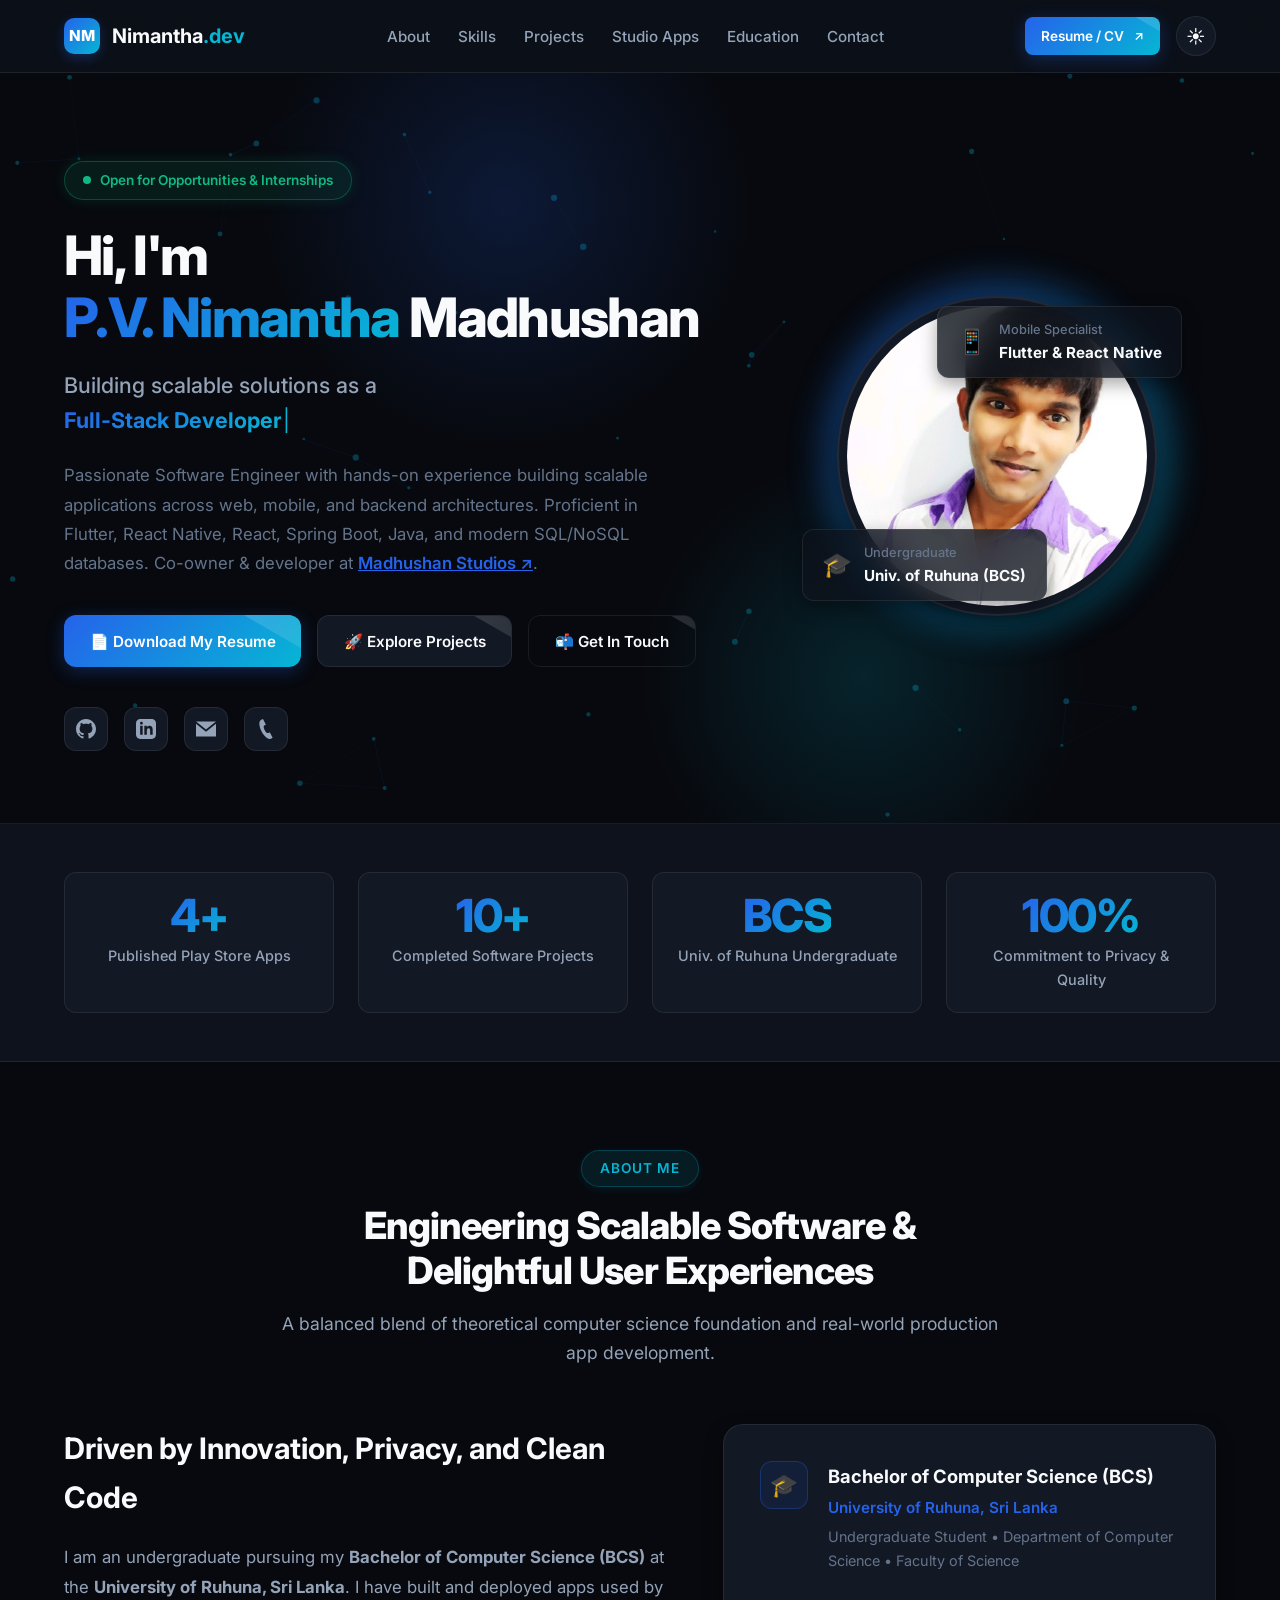
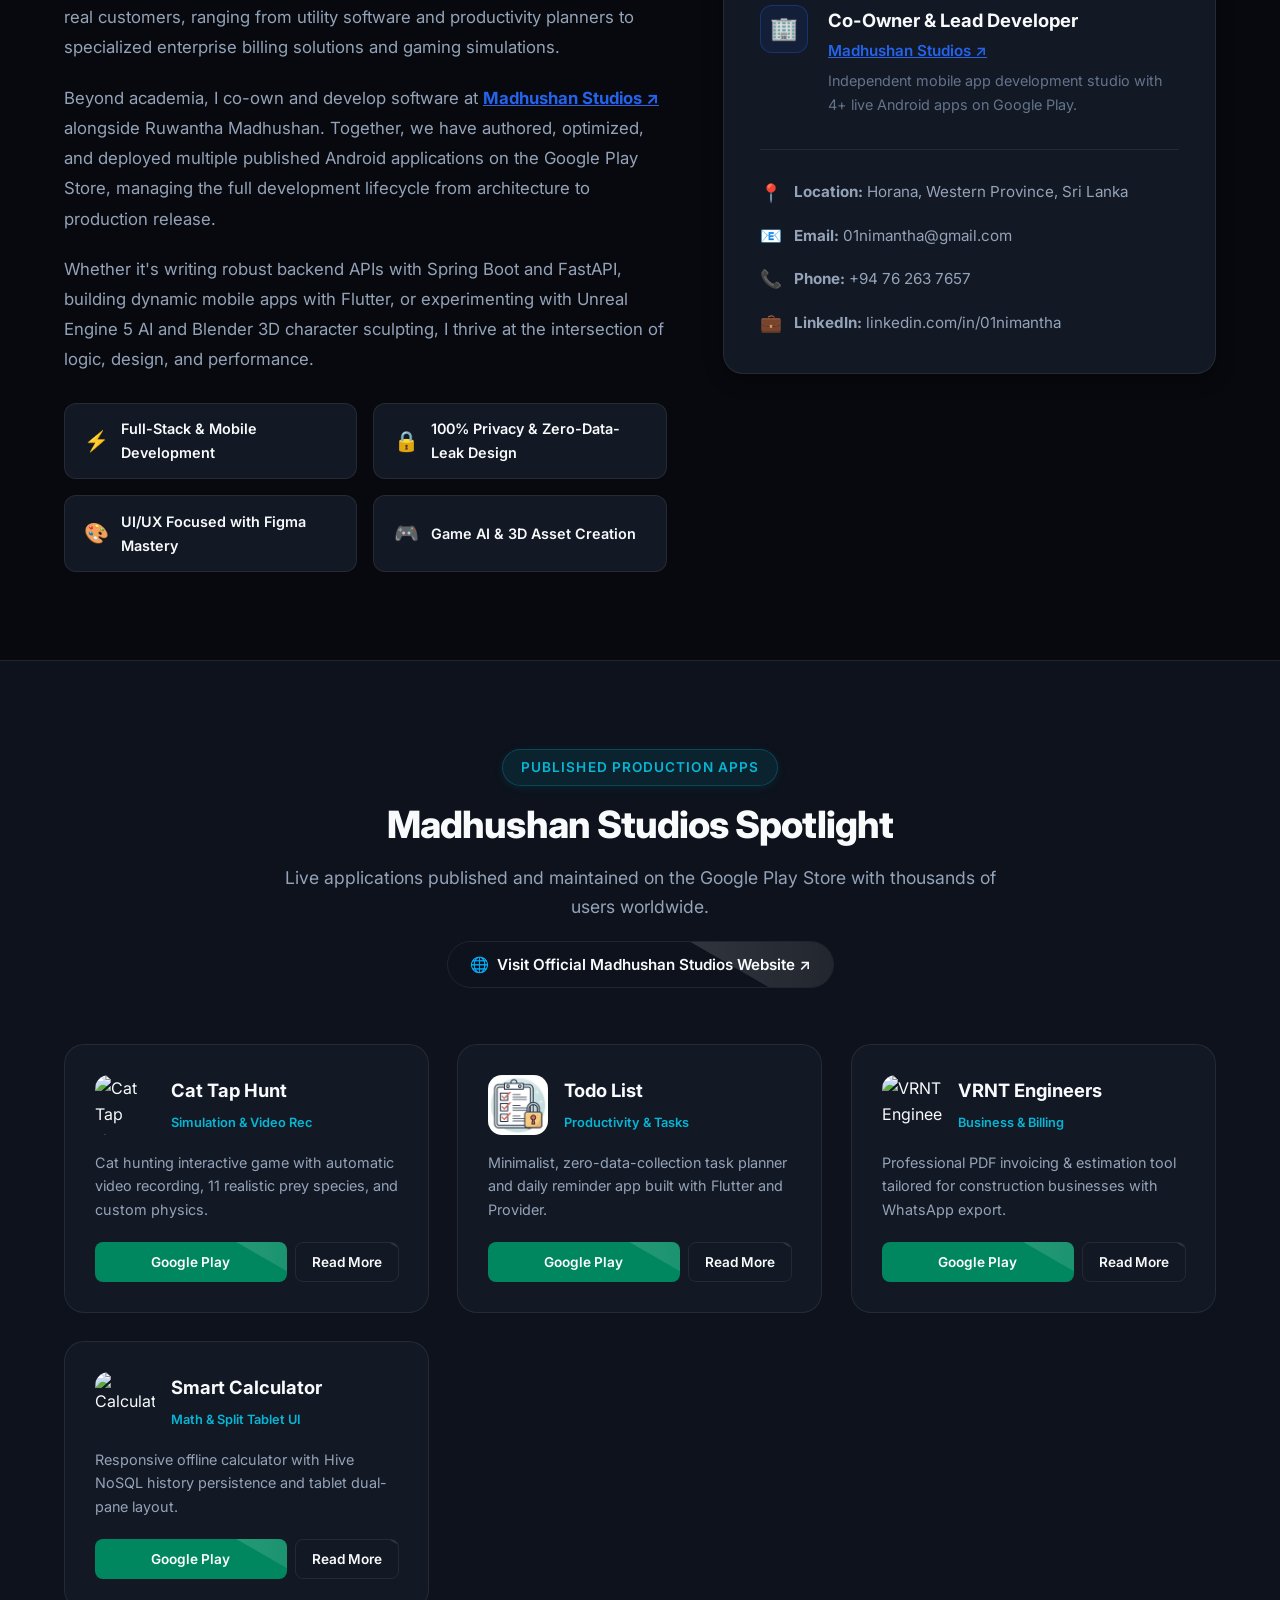
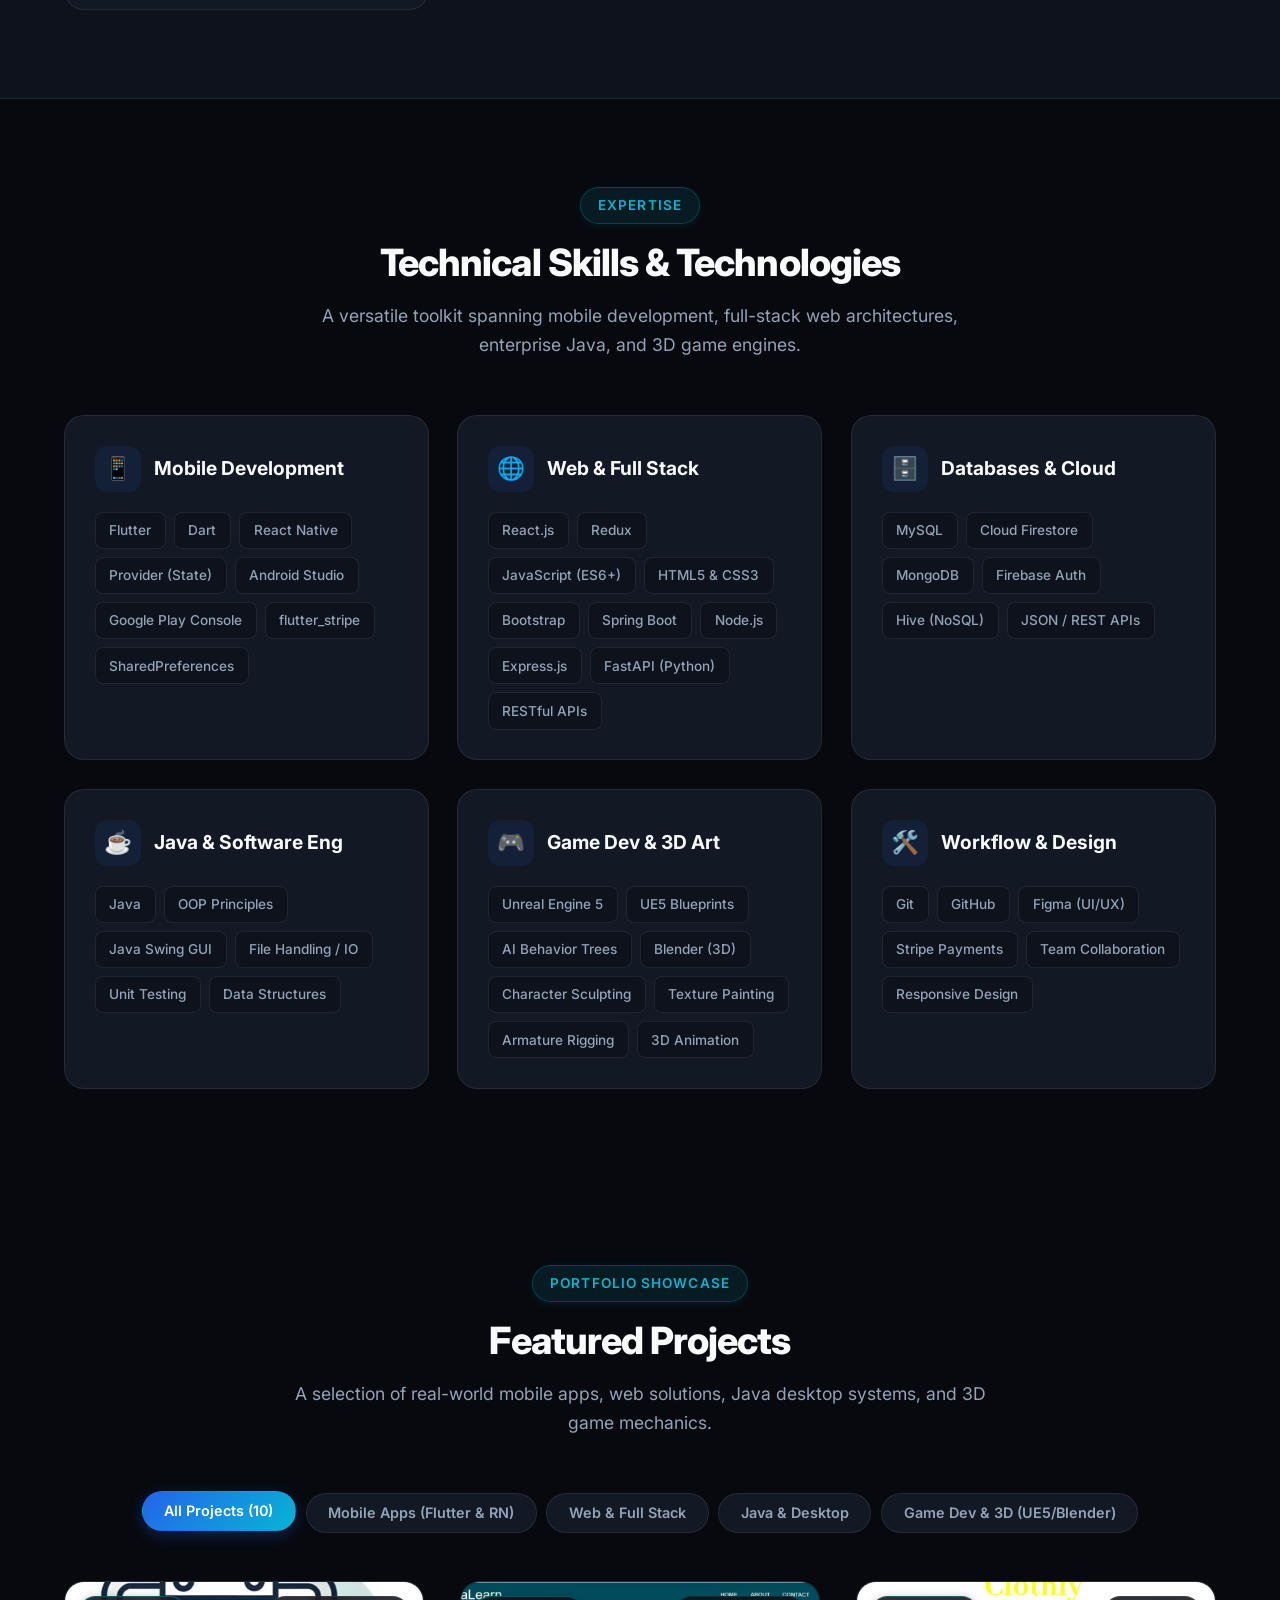
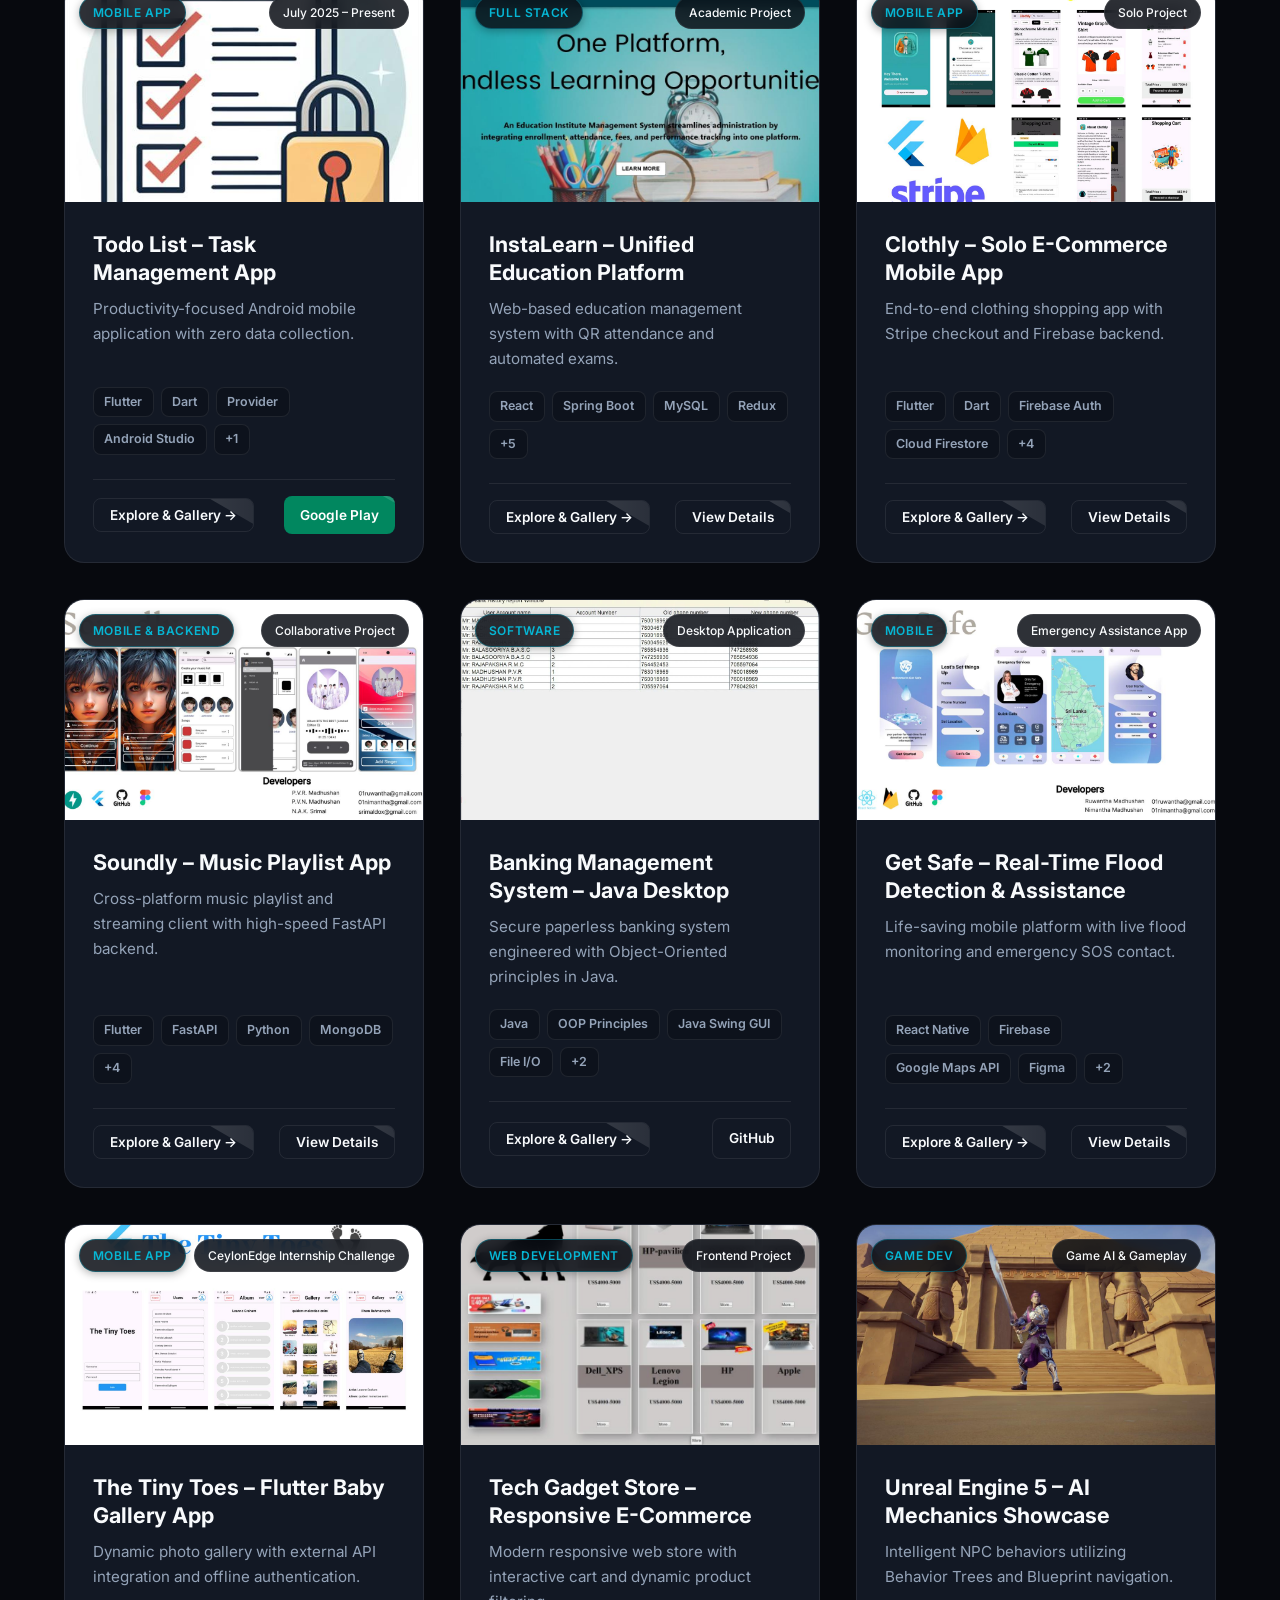
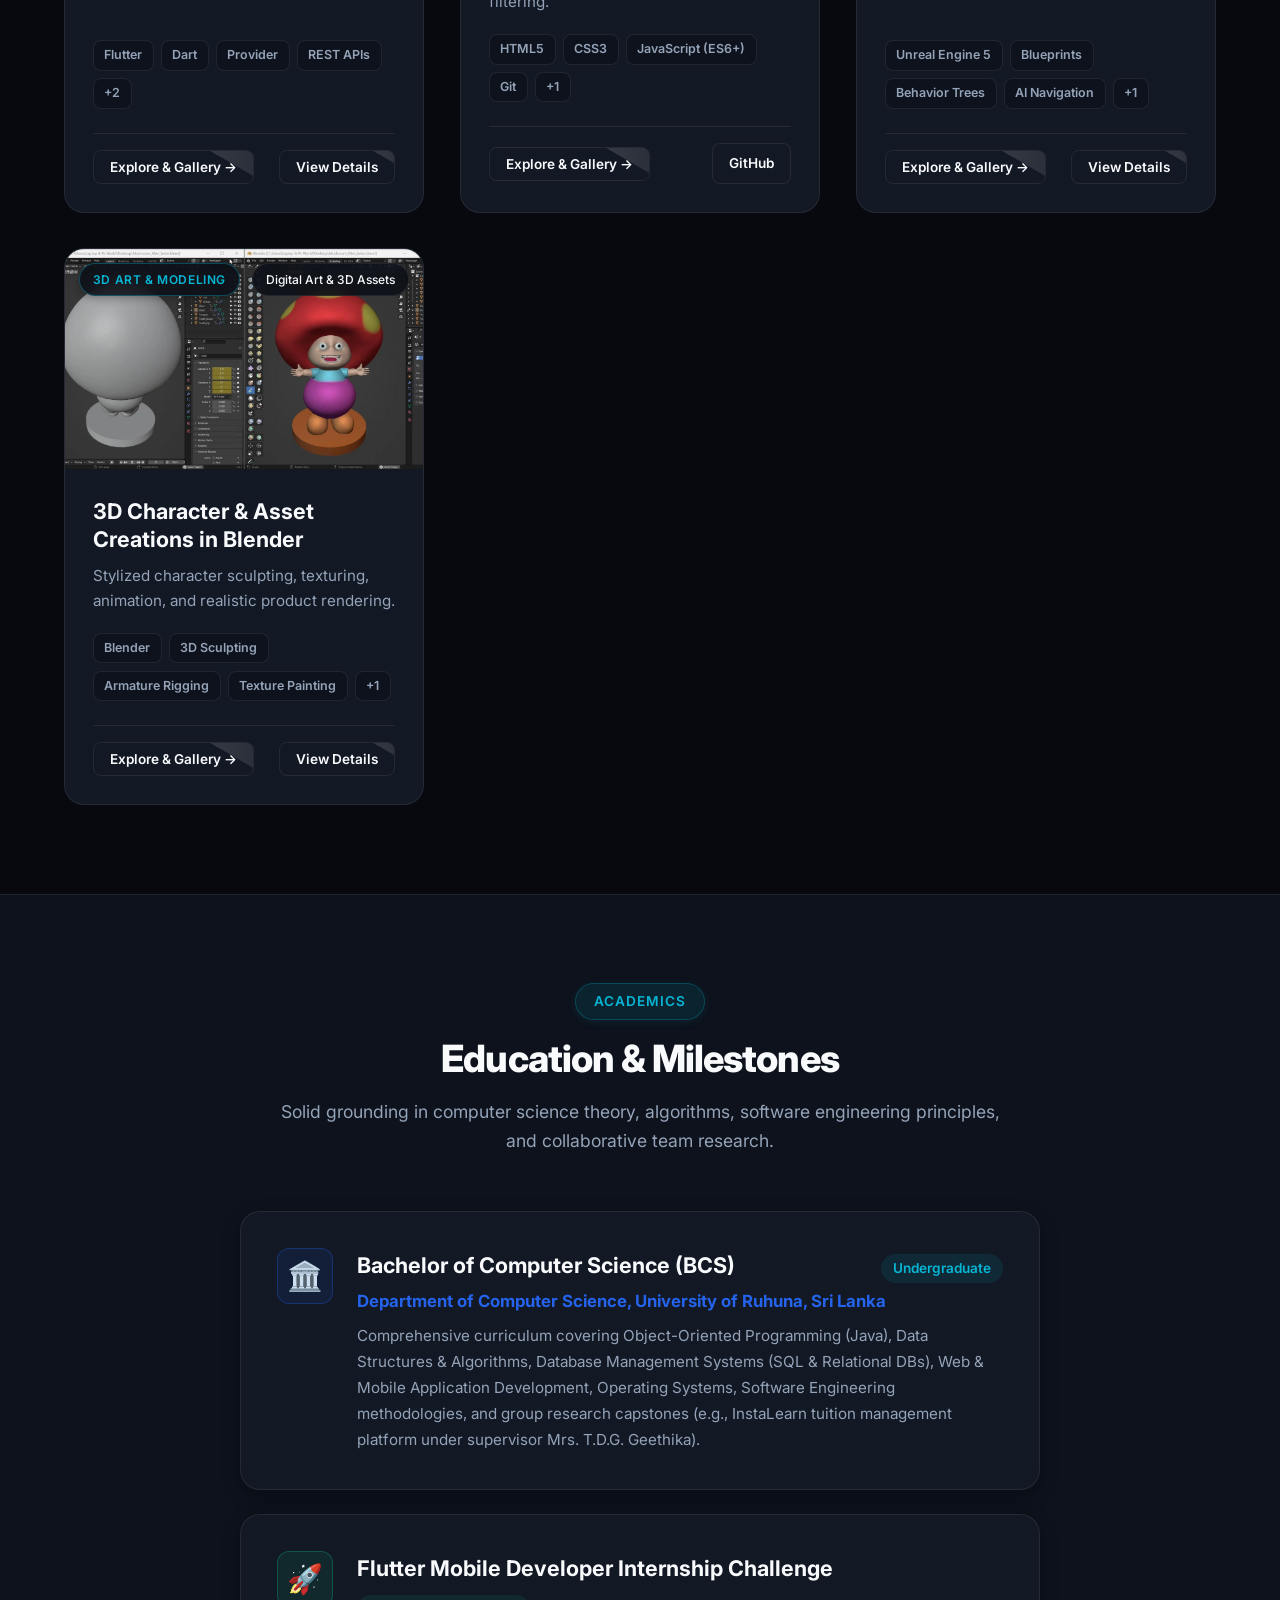
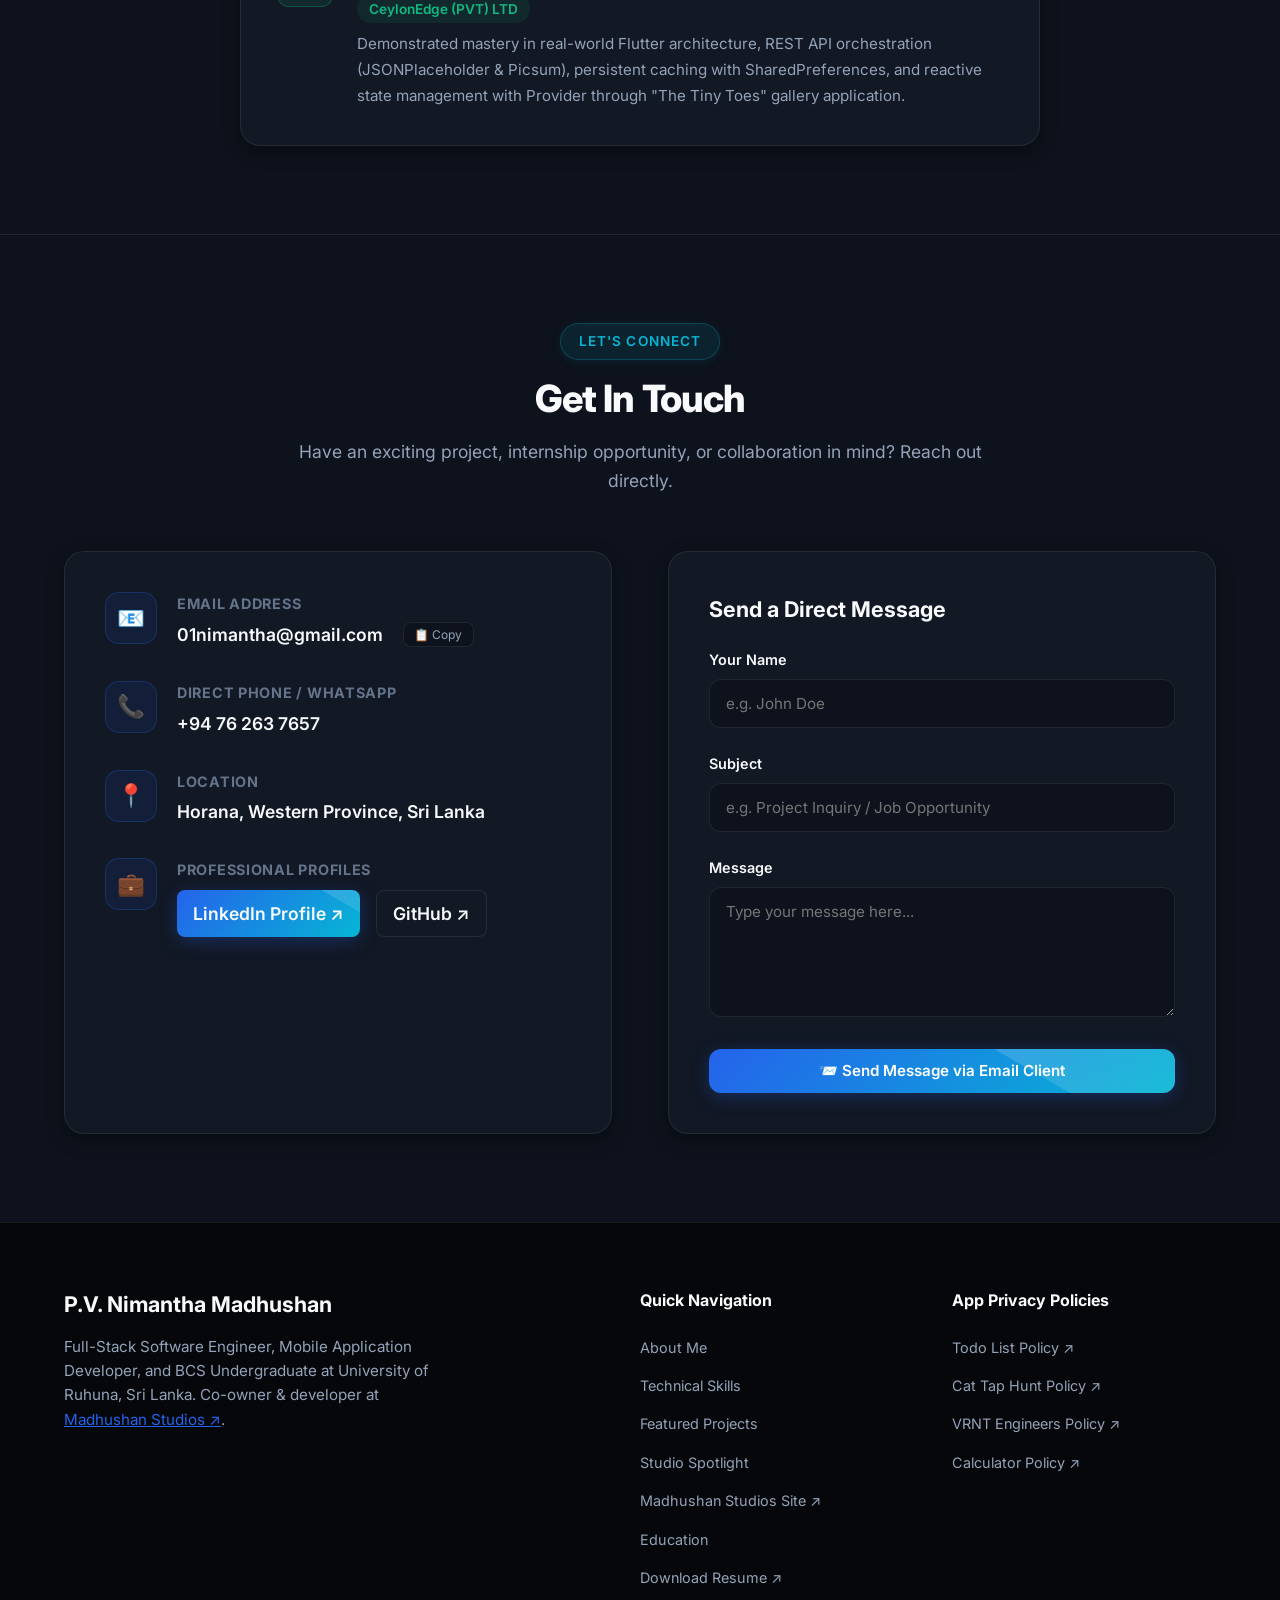
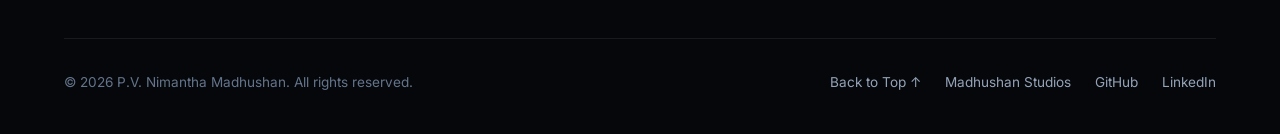
==== index.html @ 8c99e62e "fix portfolio" ====
<!DOCTYPE html>
<html lang="en" data-theme="dark">
<head>
  <meta charset="UTF-8" />
  <meta name="viewport" content="width=device-width, initial-scale=1.0" />
  <title>P.V. Nimantha Madhushan | Software Developer & Full Stack Engineer</title>
  
  <meta name="description" content="Portfolio of P.V. Nimantha Madhushan - Bachelor of Computer Science (BCS) Undergraduate at University of Ruhuna. Full Stack Developer, Mobile App Specialist (Flutter, React Native), Java Developer, Game & 3D Artist." />
  <meta name="keywords" content="Nimantha Madhushan, P.V. Nimantha Madhushan, Portfolio, Full Stack Developer, Flutter Developer, React Native, Spring Boot, Java, University of Ruhuna, Madhushan Studios, Sri Lanka" />
  <meta name="author" content="P.V. Nimantha Madhushan" />

  <!-- Open Graph / Social Sharing -->
  <meta property="og:type" content="website" />
  <meta property="og:title" content="P.V. Nimantha Madhushan | Software Developer & Full Stack Engineer" />
  <meta property="og:description" content="Passionate Full-Stack Developer & Mobile Engineer. Skilled in Flutter, React, Spring Boot, Java, and Unreal Engine." />
  <meta property="og:image" content="assets/images/Profile photo/1691471467073.jpeg" />

  <!-- Google Fonts -->
  <link rel="preconnect" href="https://fonts.googleapis.com" />
  <link rel="preconnect" href="https://fonts.gstatic.com" crossorigin />
  <link href="https://fonts.googleapis.com/css2?family=Inter:wght@300;400;500;600;700;800&family=Plus+Jakarta+Sans:wght@500;600;700;800&display=swap" rel="stylesheet" />

  <!-- Custom Stylesheet -->
  <link rel="stylesheet" href="assets/css/style.css" />

  <link rel="icon" href="data:image/svg+xml,<svg xmlns=%22http://www.w3.org/2000/svg%22 viewBox=%220 0 100 100%22><text y=%22.9em%22 font-size=%2290%22>⚡</text></svg>">
</head>
<body>

  <!-- Top Scroll Progress Bar -->
  <div class="scroll-progress-bar" id="scrollProgressBar"></div>

  <!-- Navigation Bar -->
  <header class="navbar">
    <div class="nav-container">
      <a href="#hero" class="nav-logo">
        <div class="nav-logo-badge">NM</div>
        <span>Nimantha<span style="color: var(--accent-cyan);">.dev</span></span>
      </a>

      <ul class="nav-links" id="navLinks">
        <li><a href="#about">About</a></li>
        <li><a href="#skills">Skills</a></li>
        <li><a href="#projects">Projects</a></li>
        <li><a href="#studio">Studio Apps</a></li>
        <li><a href="#education">Education</a></li>
        <li><a href="#contact">Contact</a></li>
      </ul>

      <div class="nav-actions">
        <!-- Resume / CV Download Button -->
        <a href="https://01nimantha.github.io/CV/" target="_blank" class="btn btn-sm btn-primary">
          <span>Resume / CV</span>
          <span style="font-size: 0.8rem;">↗</span>
        </a>

        <!-- Theme Toggle -->
        <button class="theme-toggle" id="themeToggle" aria-label="Toggle Color Theme">☀️</button>

        <!-- Mobile Menu Hamburger -->
        <button class="mobile-menu-btn" id="mobileMenuBtn" aria-label="Open Navigation Menu">☰</button>
      </div>
    </div>
  </header>

  <!-- Hero Section with Interactive Tech Node Canvas -->
  <section class="hero-section" id="hero">
    <canvas id="heroCanvas" class="hero-canvas"></canvas>
    <div class="hero-glow-1"></div>
    <div class="hero-glow-2"></div>

    <div class="container hero-grid">
      <!-- Left Content -->
      <div class="hero-content reveal">
        <div class="status-badge">
          <span class="status-dot"></span>
          <span>Open for Opportunities & Internships</span>
        </div>

        <h1 class="hero-title">
          Hi, I'm <br />
          <span class="gradient-text">P.V. Nimantha</span> Madhushan
        </h1>

        <p class="hero-headline">
          Building scalable solutions as a <br />
          <span class="typing-role gradient-text" id="typingRole">Full-Stack Developer</span><span class="typing-cursor">|</span>
        </p>

        <p class="hero-bio">
          Passionate Software Engineer with hands-on experience building scalable applications across 
          web, mobile, and backend architectures. Proficient in Flutter, React Native, React, Spring Boot, Java, and modern SQL/NoSQL databases. Co-owner & developer at <a href="https://01nimantha.github.io/madhushan-studios/" target="_blank" rel="noopener noreferrer" style="color: var(--accent-primary); font-weight: 600; text-decoration: underline;">Madhushan Studios ↗</a>.
        </p>

        <!-- Call to Actions -->
        <div class="hero-actions">
          <a href="https://01nimantha.github.io/CV/" target="_blank" class="btn btn-primary">
            <span>📄 Download My Resume</span>
          </a>
          <a href="#projects" class="btn btn-secondary">
            <span>🚀 Explore Projects</span>
          </a>
          <a href="#contact" class="btn btn-outline">
            <span>📬 Get In Touch</span>
          </a>
        </div>

        <!-- Social Media / Connect Icons -->
        <div class="hero-socials">
          <a href="https://github.com/01nimantha" target="_blank" class="social-link" title="GitHub Profile">
            <svg width="20" height="20" fill="currentColor" viewBox="0 0 24 24"><path d="M12 0c-6.626 0-12 5.373-12 12 0 5.302 3.438 9.8 8.207 11.387.599.111.793-.261.793-.577v-2.234c-3.338.726-4.033-1.416-4.033-1.416-.546-1.387-1.333-1.756-1.333-1.756-1.089-.745.083-.729.083-.729 1.205.084 1.839 1.237 1.839 1.237 1.07 1.834 2.807 1.304 3.492.997.107-.775.418-1.305.762-1.604-2.665-.305-5.467-1.334-5.467-5.931 0-1.311.469-2.381 1.236-3.221-.124-.303-.535-1.524.117-3.176 0 0 1.008-.322 3.301 1.23.957-.266 1.983-.399 3.003-.404 1.02.005 2.047.138 3.006.404 2.291-1.552 3.297-1.23 3.297-1.23.653 1.653.242 2.874.118 3.176.77.84 1.235 1.911 1.235 3.221 0 4.609-2.807 5.624-5.479 5.921.43.372.823 1.102.823 2.222v3.293c0 .319.192.694.801.576 4.765-1.589 8.199-6.086 8.199-11.386 0-6.627-5.373-12-12-12z"/></svg>
          </a>
          <a href="https://www.linkedin.com/in/01nimantha/" target="_blank" class="social-link" title="LinkedIn Profile">
            <svg width="20" height="20" fill="currentColor" viewBox="0 0 24 24"><path d="M19 0h-14c-2.761 0-5 2.239-5 5v14c0 2.761 2.239 5 5 5h14c2.762 0 5-2.239 5-5v-14c0-2.761-2.238-5-5-5zm-11 19h-3v-11h3v11zm-1.5-12.268c-.966 0-1.75-.79-1.75-1.764s.784-1.764 1.75-1.764 1.75.79 1.75 1.764-.783 1.764-1.75 1.764zm13.5 12.268h-3v-5.604c0-3.368-4-3.113-4 0v5.604h-3v-11h3v1.765c1.396-2.586 7-2.777 7 2.476v6.759z"/></svg>
          </a>
          <a href="mailto:01nimantha@gmail.com" class="social-link" title="Email Nimantha">
            <svg width="20" height="20" fill="currentColor" viewBox="0 0 24 24"><path d="M12 12.713l-11.985-9.713h23.97l-11.985 9.713zm0 2.574l-12-9.725v15.438h24v-15.438l-12 9.725z"/></svg>
          </a>
          <a href="tel:+94762637657" class="social-link" title="Call / WhatsApp">
            <svg width="20" height="20" fill="currentColor" viewBox="0 0 24 24"><path d="M20 22.621l-3.521-6.795c-.008.004-1.974.97-2.064 1.011-2.24 1.086-6.799-7.82-4.609-8.994l2.083-1.026-3.493-6.817-2.106 1.039c-7.202 3.755 4.233 25.982 11.6 22.615l2.104-1.033z"/></svg>
          </a>
        </div>
      </div>

      <!-- Right Avatar Visual -->
      <div class="hero-visual reveal reveal-delay-2">
        <div class="avatar-wrapper">
          <div class="avatar-ring"></div>
          <div class="avatar-container">
            <img 
              src="assets/images/Profile photo/1691471467073.jpeg" 
              alt="P.V. Nimantha Madhushan" 
              class="avatar-img"
              loading="eager"
            />
          </div>

          <!-- Floating Badges -->
          <div class="hero-float-card top-right">
            <span class="float-icon">📱</span>
            <div>
              <div class="float-title">Mobile Specialist</div>
              <div class="float-val">Flutter & React Native</div>
            </div>
          </div>

          <div class="hero-float-card bottom-left">
            <span class="float-icon">🎓</span>
            <div>
              <div class="float-title">Undergraduate</div>
              <div class="float-val">Univ. of Ruhuna (BCS)</div>
            </div>
          </div>
        </div>
      </div>
    </div>
  </section>

  <!-- Quick Metrics / Stats Bar with Counter Animation -->
  <div class="stats-section">
    <div class="container stats-grid">
      <div class="stat-card reveal">
        <div class="stat-number gradient-text" data-count="4" data-suffix="+">4+</div>
        <div class="stat-label">Published Play Store Apps</div>
      </div>
      <div class="stat-card reveal reveal-delay-1">
        <div class="stat-number gradient-text" data-count="10" data-suffix="+">10+</div>
        <div class="stat-label">Completed Software Projects</div>
      </div>
      <div class="stat-card reveal reveal-delay-2">
        <div class="stat-number gradient-text" data-text="BCS">BCS</div>
        <div class="stat-label">Univ. of Ruhuna Undergraduate</div>
      </div>
      <div class="stat-card reveal reveal-delay-3">
        <div class="stat-number gradient-text" data-count="100" data-suffix="%">100%</div>
        <div class="stat-label">Commitment to Privacy & Quality</div>
      </div>
    </div>
  </div>

  <!-- About Me Section -->
  <section id="about">
    <div class="container">
      <div class="section-header reveal">
        <span class="section-tag">About Me</span>
        <h2 class="section-title">Engineering Scalable Software & Delightful User Experiences</h2>
        <p class="section-description">
          A balanced blend of theoretical computer science foundation and real-world production app development.
        </p>
      </div>

      <div class="about-grid">
        <!-- Bio & Philosophy -->
        <div class="about-content reveal">
          <h3>Driven by Innovation, Privacy, and Clean Code</h3>
          <p>
            I am an undergraduate pursuing my <strong>Bachelor of Computer Science (BCS)</strong> at the 
            <strong>University of Ruhuna, Sri Lanka</strong>. I have built and deployed apps used by real customers, ranging from utility software and productivity planners to specialized enterprise billing solutions and gaming simulations.
          </p>
          <p>
            Beyond academia, I co-own and develop software at <strong><a href="https://01nimantha.github.io/madhushan-studios/" target="_blank" rel="noopener noreferrer" style="color: var(--accent-primary); text-decoration: underline;">Madhushan Studios ↗</a></strong> alongside Ruwantha Madhushan. Together, we have authored, optimized, and deployed multiple published Android applications on the Google Play Store, managing the full development lifecycle from architecture to production release.
          </p>
          <p>
            Whether it's writing robust backend APIs with Spring Boot and FastAPI, building dynamic mobile apps with Flutter, or experimenting with Unreal Engine 5 AI and Blender 3D character sculpting, I thrive at the intersection of logic, design, and performance.
          </p>

          <div class="about-highlights">
            <div class="about-pill">
              <span class="pill-icon">⚡</span>
              <span>Full-Stack & Mobile Development</span>
            </div>
            <div class="about-pill">
              <span class="pill-icon">🔒</span>
              <span>100% Privacy & Zero-Data-Leak Design</span>
            </div>
            <div class="about-pill">
              <span class="pill-icon">🎨</span>
              <span>UI/UX Focused with Figma Mastery</span>
            </div>
            <div class="about-pill">
              <span class="pill-icon">🎮</span>
              <span>Game AI & 3D Asset Creation</span>
            </div>
          </div>
        </div>

        <!-- Academic & Quick Details Card -->
        <div class="about-card-box reveal reveal-delay-2">
          <div class="edu-item">
            <div class="edu-icon">🎓</div>
            <div class="edu-details">
              <h4>Bachelor of Computer Science (BCS)</h4>
              <div class="edu-school">University of Ruhuna, Sri Lanka</div>
              <div class="edu-desc">Undergraduate Student • Department of Computer Science • Faculty of Science</div>
            </div>
          </div>

          <div class="edu-item">
            <div class="edu-icon">🏢</div>
            <div class="edu-details">
              <h4>Co-Owner & Lead Developer</h4>
              <div class="edu-school"><a href="https://01nimantha.github.io/madhushan-studios/" target="_blank" rel="noopener noreferrer" style="color: inherit; text-decoration: underline;">Madhushan Studios ↗</a></div>
              <div class="edu-desc">Independent mobile app development studio with 4+ live Android apps on Google Play.</div>
            </div>
          </div>

          <div class="contact-quick-list">
            <div class="contact-quick-item">
              <span class="item-icon">📍</span>
              <span><strong>Location:</strong> Horana, Western Province, Sri Lanka</span>
            </div>
            <div class="contact-quick-item">
              <span class="item-icon">📧</span>
              <span><strong>Email:</strong> <a href="mailto:01nimantha@gmail.com">01nimantha@gmail.com</a></span>
            </div>
            <div class="contact-quick-item">
              <span class="item-icon">📞</span>
              <span><strong>Phone:</strong> <a href="tel:+94762637657">+94 76 263 7657</a></span>
            </div>
            <div class="contact-quick-item">
              <span class="item-icon">💼</span>
              <span><strong>LinkedIn:</strong> <a href="https://www.linkedin.com/in/01nimantha/" target="_blank">linkedin.com/in/01nimantha</a></span>
            </div>
          </div>
        </div>
      </div>
    </div>
  </section>

  <!-- Madhushan Studios Published Apps Spotlight -->
  <section id="studio" style="background: var(--bg-secondary); border-top: 1px solid var(--border-color); border-bottom: 1px solid var(--border-color);">
    <div class="container">
      <div class="section-header reveal">
        <span class="section-tag">Published Production Apps</span>
        <h2 class="section-title">Madhushan Studios Spotlight</h2>
        <p class="section-description">
          Live applications published and maintained on the Google Play Store with thousands of users worldwide.
        </p>
        <div style="margin-top: 1.25rem;">
          <a href="https://01nimantha.github.io/madhushan-studios/" target="_blank" rel="noopener noreferrer" class="btn btn-outline" style="display: inline-flex; align-items: center; gap: 8px; padding: 10px 22px; font-weight: 600; border-radius: var(--radius-full);">
            <span>🌐</span> Visit Official Madhushan Studios Website ↗
          </a>
        </div>
      </div>

      <!-- Studio Apps Grid -->
      <div class="skills-grid" style="grid-template-columns: repeat(auto-fit, minmax(270px, 1fr));">
        
        <!-- App 1: Cat Tap Hunt -->
        <div class="skill-category-card reveal reveal-delay-1">
          <div style="display: flex; gap: 1rem; align-items: center; margin-bottom: 1rem;">
            <img src="https://play-lh.googleusercontent.com/gN1oqKE8nEvq8OIjdAtISeunBxRYI-Ml1g57eKESDc8C-OZGkPZ-DJiLQkNEncwmNgzqjTQRo-6cKK5vfy3j=w480-h960-rw" alt="Cat Tap Hunt" style="width: 60px; height: 60px; border-radius: 14px; object-fit: cover;" />
            <div>
              <h4 style="font-size: 1.15rem; color: var(--text-primary); margin-bottom: 0.2rem;">Cat Tap Hunt</h4>
              <span style="font-size: 0.8rem; color: var(--accent-cyan); font-weight: 600;">Simulation & Video Rec</span>
            </div>
          </div>
          <p style="font-size: 0.9rem; color: var(--text-secondary); margin-bottom: 1.25rem;">
            Cat hunting interactive game with automatic video recording, 11 realistic prey species, and custom physics.
          </p>
          <div style="display: flex; gap: 0.5rem; flex-wrap: wrap;">
            <a href="https://play.google.com/store/apps/details?id=com.vrnt.cat_tap_hunt_kitty_game" target="_blank" class="btn btn-sm btn-playstore" style="flex:1;">Google Play</a>
            <a href="cat-tap-hunt.html" class="btn btn-sm btn-outline">Read More</a>
          </div>
        </div>

        <!-- App 2: Todo List -->
        <div class="skill-category-card reveal reveal-delay-2">
          <div style="display: flex; gap: 1rem; align-items: center; margin-bottom: 1rem;">
            <img src="assets/images/Todo List/1754559609910.jpeg" alt="Todo List" style="width: 60px; height: 60px; border-radius: 14px; object-fit: cover;" onerror="this.onerror=null; this.src='https://play-lh.googleusercontent.com/VMR6_UUwS9ABCM4vSwOJ-vAzoeyW_CvWBXtwa_FwvtP8-VIpZjMp_d6HTRlzdtipg4bOJ2V2gnKrwXPkAV-R=w480-h960-rw';" />
            <div>
              <h4 style="font-size: 1.15rem; color: var(--text-primary); margin-bottom: 0.2rem;">Todo List</h4>
              <span style="font-size: 0.8rem; color: var(--accent-cyan); font-weight: 600;">Productivity & Tasks</span>
            </div>
          </div>
          <p style="font-size: 0.9rem; color: var(--text-secondary); margin-bottom: 1.25rem;">
            Minimalist, zero-data-collection task planner and daily reminder app built with Flutter and Provider.
          </p>
          <div style="display: flex; gap: 0.5rem; flex-wrap: wrap;">
            <a href="https://play.google.com/store/apps/details?id=com.todolist.todo_list" target="_blank" class="btn btn-sm btn-playstore" style="flex:1;">Google Play</a>
            <a href="todo-list.html" class="btn btn-sm btn-outline">Read More</a>
          </div>
        </div>

        <!-- App 3: VRNT Engineers -->
        <div class="skill-category-card reveal reveal-delay-3">
          <div style="display: flex; gap: 1rem; align-items: center; margin-bottom: 1rem;">
            <img src="https://play-lh.googleusercontent.com/yTdKci_R2glOmmrDUkj8o8CcdIXVUa71w2Qwu2hYG4BSekzktZvcxeFp7NBDb1IisqE8-wZqx0t-JGCyQ2YQ6w=w480-h960-rw" alt="VRNT Engineers" style="width: 60px; height: 60px; border-radius: 14px; object-fit: cover;" />
            <div>
              <h4 style="font-size: 1.15rem; color: var(--text-primary); margin-bottom: 0.2rem;">VRNT Engineers</h4>
              <span style="font-size: 0.8rem; color: var(--accent-cyan); font-weight: 600;">Business & Billing</span>
            </div>
          </div>
          <p style="font-size: 0.9rem; color: var(--text-secondary); margin-bottom: 1.25rem;">
            Professional PDF invoicing & estimation tool tailored for construction businesses with WhatsApp export.
          </p>
          <div style="display: flex; gap: 0.5rem; flex-wrap: wrap;">
            <a href="https://play.google.com/store/apps/details?id=com.vrnt.engineers" target="_blank" class="btn btn-sm btn-playstore" style="flex:1;">Google Play</a>
            <a href="vrnt-engineers.html" class="btn btn-sm btn-outline">Read More</a>
          </div>
        </div>

        <!-- App 4: Calculator -->
        <div class="skill-category-card reveal reveal-delay-4">
          <div style="display: flex; gap: 1rem; align-items: center; margin-bottom: 1rem;">
            <img src="https://play-lh.googleusercontent.com/PtxNgNKT23-IsUpOwoau_nxvtO8b5XHUNEH9175s--U64Wd_5QungrkMrY_1Y2QB9esIhLaWr0MbjTyLMNNI=w480-h960-rw" alt="Calculator" style="width: 60px; height: 60px; border-radius: 14px; object-fit: cover;" />
            <div>
              <h4 style="font-size: 1.15rem; color: var(--text-primary); margin-bottom: 0.2rem;">Smart Calculator</h4>
              <span style="font-size: 0.8rem; color: var(--accent-cyan); font-weight: 600;">Math & Split Tablet UI</span>
            </div>
          </div>
          <p style="font-size: 0.9rem; color: var(--text-secondary); margin-bottom: 1.25rem;">
            Responsive offline calculator with Hive NoSQL history persistence and tablet dual-pane layout.
          </p>
          <div style="display: flex; gap: 0.5rem; flex-wrap: wrap;">
            <a href="https://play.google.com/store/apps/details?id=com.ceynext.calculator_app" target="_blank" class="btn btn-sm btn-playstore" style="flex:1;">Google Play</a>
            <a href="calculator.html" class="btn btn-sm btn-outline">Read More</a>
          </div>
        </div>

      </div>
    </div>
  </section>

  <!-- Technical Skills Section -->
  <section id="skills">
    <div class="container">
      <div class="section-header reveal">
        <span class="section-tag">Expertise</span>
        <h2 class="section-title">Technical Skills & Technologies</h2>
        <p class="section-description">
          A versatile toolkit spanning mobile development, full-stack web architectures, enterprise Java, and 3D game engines.
        </p>
      </div>

      <div class="skills-grid">
        <!-- Mobile App Development -->
        <div class="skill-category-card reveal reveal-delay-1">
          <div class="skill-cat-header">
            <div class="skill-cat-icon">📱</div>
            <h4>Mobile Development</h4>
          </div>
          <div class="skill-tags">
            <span class="skill-tag">Flutter</span>
            <span class="skill-tag">Dart</span>
            <span class="skill-tag">React Native</span>
            <span class="skill-tag">Provider (State)</span>
            <span class="skill-tag">Android Studio</span>
            <span class="skill-tag">Google Play Console</span>
            <span class="skill-tag">flutter_stripe</span>
            <span class="skill-tag">SharedPreferences</span>
          </div>
        </div>

        <!-- Full Stack & Web -->
        <div class="skill-category-card reveal reveal-delay-2">
          <div class="skill-cat-header">
            <div class="skill-cat-icon">🌐</div>
            <h4>Web & Full Stack</h4>
          </div>
          <div class="skill-tags">
            <span class="skill-tag">React.js</span>
            <span class="skill-tag">Redux</span>
            <span class="skill-tag">JavaScript (ES6+)</span>
            <span class="skill-tag">HTML5 & CSS3</span>
            <span class="skill-tag">Bootstrap</span>
            <span class="skill-tag">Spring Boot</span>
            <span class="skill-tag">Node.js</span>
            <span class="skill-tag">Express.js</span>
            <span class="skill-tag">FastAPI (Python)</span>
            <span class="skill-tag">RESTful APIs</span>
          </div>
        </div>

        <!-- Databases & Cloud Backend -->
        <div class="skill-category-card reveal reveal-delay-3">
          <div class="skill-cat-header">
            <div class="skill-cat-icon">🗄️</div>
            <h4>Databases & Cloud</h4>
          </div>
          <div class="skill-tags">
            <span class="skill-tag">MySQL</span>
            <span class="skill-tag">Cloud Firestore</span>
            <span class="skill-tag">MongoDB</span>
            <span class="skill-tag">Firebase Auth</span>
            <span class="skill-tag">Hive (NoSQL)</span>
            <span class="skill-tag">JSON / REST APIs</span>
          </div>
        </div>

        <!-- Software Engineering & Java -->
        <div class="skill-category-card reveal reveal-delay-1">
          <div class="skill-cat-header">
            <div class="skill-cat-icon">☕</div>
            <h4>Java & Software Eng</h4>
          </div>
          <div class="skill-tags">
            <span class="skill-tag">Java</span>
            <span class="skill-tag">OOP Principles</span>
            <span class="skill-tag">Java Swing GUI</span>
            <span class="skill-tag">File Handling / IO</span>
            <span class="skill-tag">Unit Testing</span>
            <span class="skill-tag">Data Structures</span>
          </div>
        </div>

        <!-- Game Dev & 3D Art -->
        <div class="skill-category-card reveal reveal-delay-2">
          <div class="skill-cat-header">
            <div class="skill-cat-icon">🎮</div>
            <h4>Game Dev & 3D Art</h4>
          </div>
          <div class="skill-tags">
            <span class="skill-tag">Unreal Engine 5</span>
            <span class="skill-tag">UE5 Blueprints</span>
            <span class="skill-tag">AI Behavior Trees</span>
            <span class="skill-tag">Blender (3D)</span>
            <span class="skill-tag">Character Sculpting</span>
            <span class="skill-tag">Texture Painting</span>
            <span class="skill-tag">Armature Rigging</span>
            <span class="skill-tag">3D Animation</span>
          </div>
        </div>

        <!-- Engineering Workflow & Tools -->
        <div class="skill-category-card reveal reveal-delay-3">
          <div class="skill-cat-header">
            <div class="skill-cat-icon">🛠️</div>
            <h4>Workflow & Design</h4>
          </div>
          <div class="skill-tags">
            <span class="skill-tag">Git</span>
            <span class="skill-tag">GitHub</span>
            <span class="skill-tag">Figma (UI/UX)</span>
            <span class="skill-tag">Stripe Payments</span>
            <span class="skill-tag">Team Collaboration</span>
            <span class="skill-tag">Responsive Design</span>
          </div>
        </div>
      </div>
    </div>
  </section>

  <!-- Projects Showcase Section -->
  <section id="projects">
    <div class="container">
      <div class="section-header reveal">
        <span class="section-tag">Portfolio Showcase</span>
        <h2 class="section-title">Featured Projects</h2>
        <p class="section-description">
          A selection of real-world mobile apps, web solutions, Java desktop systems, and 3D game mechanics.
        </p>
      </div>

      <!-- Filter Tabs -->
      <div class="projects-filter-bar reveal">
        <button class="filter-btn active" data-filter="all">All Projects (10)</button>
        <button class="filter-btn" data-filter="mobile">Mobile Apps (Flutter & RN)</button>
        <button class="filter-btn" data-filter="web">Web & Full Stack</button>
        <button class="filter-btn" data-filter="software">Java & Desktop</button>
        <button class="filter-btn" data-filter="gamedev">Game Dev & 3D (UE5/Blender)</button>
      </div>

      <!-- Projects Grid (Populated dynamically via main.js) -->
      <div class="projects-grid" id="projectsContainer">
        <!-- Rendered via main.js -->
      </div>
    </div>
  </section>

  <!-- Education & Academic Foundation -->
  <section id="education" style="background: var(--bg-secondary); border-top: 1px solid var(--border-color);">
    <div class="container">
      <div class="section-header reveal">
        <span class="section-tag">Academics</span>
        <h2 class="section-title">Education & Milestones</h2>
        <p class="section-description">
          Solid grounding in computer science theory, algorithms, software engineering principles, and collaborative team research.
        </p>
      </div>

      <div style="max-width: 800px; margin: 0 auto; display: flex; flex-direction: column; gap: 1.5rem;">
        
        <!-- University Degree -->
        <div class="about-card-box reveal" style="display: flex; gap: 1.5rem; align-items: flex-start;">
          <div class="edu-icon" style="width: 56px; height: 56px; font-size: 1.8rem;">🏛️</div>
          <div style="flex-grow: 1;">
            <div style="display: flex; justify-content: space-between; align-items: baseline; flex-wrap: wrap; gap: 0.5rem; margin-bottom: 0.25rem;">
              <h3 style="font-size: 1.35rem; color: var(--text-primary);">Bachelor of Computer Science (BCS)</h3>
              <span style="font-size: 0.85rem; font-weight: 600; color: var(--accent-cyan); background: rgba(6, 182, 212, 0.1); padding: 0.2rem 0.75rem; border-radius: var(--radius-full);">Undergraduate</span>
            </div>
            <h4 style="font-size: 1.05rem; color: var(--accent-primary); margin-bottom: 0.5rem;">Department of Computer Science, University of Ruhuna, Sri Lanka</h4>
            <p style="color: var(--text-secondary); line-height: 1.7; font-size: 0.95rem;">
              Comprehensive curriculum covering Object-Oriented Programming (Java), Data Structures & Algorithms, Database Management Systems (SQL & Relational DBs), Web & Mobile Application Development, Operating Systems, Software Engineering methodologies, and group research capstones (e.g., InstaLearn tuition management platform under supervisor Mrs. T.D.G. Geethika).
            </p>
          </div>
        </div>

        <!-- CeylonEdge Internship Challenge -->
        <div class="about-card-box reveal reveal-delay-1" style="display: flex; gap: 1.5rem; align-items: flex-start;">
          <div class="edu-icon" style="width: 56px; height: 56px; font-size: 1.8rem; background: rgba(16, 185, 129, 0.1); border-color: rgba(16, 185, 129, 0.3); color: var(--accent-emerald);">🚀</div>
          <div style="flex-grow: 1;">
            <div style="display: flex; justify-content: space-between; align-items: baseline; flex-wrap: wrap; gap: 0.5rem; margin-bottom: 0.25rem;">
              <h3 style="font-size: 1.35rem; color: var(--text-primary);">Flutter Mobile Developer Internship Challenge</h3>
              <span style="font-size: 0.85rem; font-weight: 600; color: var(--accent-emerald); background: rgba(16, 185, 129, 0.1); padding: 0.2rem 0.75rem; border-radius: var(--radius-full);">CeylonEdge (PVT) LTD</span>
            </div>
            <p style="color: var(--text-secondary); line-height: 1.7; font-size: 0.95rem; margin-top: 0.5rem;">
              Demonstrated mastery in real-world Flutter architecture, REST API orchestration (JSONPlaceholder & Picsum), persistent caching with SharedPreferences, and reactive state management with Provider through "The Tiny Toes" gallery application.
            </p>
          </div>
        </div>

      </div>
    </div>
  </section>

  <!-- Contact & Connect Section -->
  <section id="contact" class="contact-section">
    <div class="container">
      <div class="section-header reveal">
        <span class="section-tag">Let's Connect</span>
        <h2 class="section-title">Get In Touch</h2>
        <p class="section-description">
          Have an exciting project, internship opportunity, or collaboration in mind? Reach out directly.
        </p>
      </div>

      <div class="contact-grid">
        <!-- Direct Contact Details -->
        <div class="contact-info-card reveal">
          <div class="contact-item">
            <div class="contact-icon-box">📧</div>
            <div class="contact-text">
              <h5>Email Address</h5>
              <div style="display: flex; align-items: center; flex-wrap: wrap; gap: 0.5rem;">
                <a href="mailto:01nimantha@gmail.com">01nimantha@gmail.com</a>
                <button class="copy-btn" id="copyEmailBtn" title="Copy to clipboard">📋 Copy</button>
              </div>
            </div>
          </div>

          <div class="contact-item">
            <div class="contact-icon-box">📞</div>
            <div class="contact-text">
              <h5>Direct Phone / WhatsApp</h5>
              <p><a href="tel:+94762637657">+94 76 263 7657</a></p>
            </div>
          </div>

          <div class="contact-item">
            <div class="contact-icon-box">📍</div>
            <div class="contact-text">
              <h5>Location</h5>
              <p>Horana, Western Province, Sri Lanka</p>
            </div>
          </div>

          <div class="contact-item" style="margin-bottom: 0;">
            <div class="contact-icon-box">💼</div>
            <div class="contact-text">
              <h5>Professional Profiles</h5>
              <div style="display: flex; gap: 1rem; margin-top: 0.5rem;">
                <a href="https://www.linkedin.com/in/01nimantha/" target="_blank" class="btn btn-sm btn-primary">LinkedIn Profile ↗</a>
                <a href="https://github.com/01nimantha" target="_blank" class="btn btn-sm btn-secondary">GitHub ↗</a>
              </div>
            </div>
          </div>
        </div>

        <!-- Quick Email Form -->
        <div class="contact-form-box reveal reveal-delay-2">
          <h3 style="font-size: 1.35rem; color: var(--text-primary); margin-bottom: 1.25rem;">Send a Direct Message</h3>
          <form id="quickContactForm">
            <div class="form-group">
              <label for="formName">Your Name</label>
              <input type="text" id="formName" class="form-control" placeholder="e.g. John Doe" required />
            </div>
            <div class="form-group">
              <label for="formSubject">Subject</label>
              <input type="text" id="formSubject" class="form-control" placeholder="e.g. Project Inquiry / Job Opportunity" required />
            </div>
            <div class="form-group">
              <label for="formMessage">Message</label>
              <textarea id="formMessage" class="form-control" placeholder="Type your message here..." required></textarea>
            </div>
            <button type="submit" class="btn btn-primary" style="width: 100%;">
              <span>📨 Send Message via Email Client</span>
            </button>
          </form>
        </div>
      </div>
    </div>
  </section>

  <!-- Project Deep View Modal -->
  <div class="modal-overlay" id="projectModalOverlay">
    <div class="modal-container">
      <div class="modal-header">
        <div>
          <h3 id="modalTitle" style="font-size: 1.35rem; color: var(--text-primary);">Project Title</h3>
          <span id="modalCategory" style="font-size: 0.85rem; color: var(--accent-cyan); font-weight: 500;">Category</span>
        </div>
        <button class="modal-close-btn" id="modalCloseBtn" aria-label="Close Project Modal">✕</button>
      </div>
      <div class="modal-body" id="modalBodyContent">
        <!-- Injected via JavaScript -->
      </div>
    </div>
  </div>

  <!-- Fullscreen Image Lightbox with Left & Right Arrows -->
  <div class="image-lightbox" id="imageLightbox">
    <span class="lightbox-close" id="lightboxClose">&times;</span>
    <button class="lightbox-nav-btn lightbox-prev" id="lightboxPrev" aria-label="Previous image">‹</button>
    <img src="" alt="" class="image-lightbox-img" id="lightboxImg" referrerpolicy="no-referrer" />
    <button class="lightbox-nav-btn lightbox-next" id="lightboxNext" aria-label="Next image">›</button>
  </div>

  <!-- Toast Notification -->
  <div class="toast-notice" id="toastNotice">
    <span>✓</span>
    <span class="toast-text">Notification</span>
  </div>

  <!-- Floating Back to Top Button -->
  <button class="back-to-top" id="backToTop" aria-label="Back to top" title="Scroll to top">↑</button>

  <!-- Footer -->
  <footer>
    <div class="container">
      <div class="footer-grid">
        <div class="footer-brand">
          <h4>P.V. Nimantha Madhushan</h4>
          <p>
            Full-Stack Software Engineer, Mobile Application Developer, and BCS Undergraduate at University of Ruhuna, Sri Lanka. Co-owner & developer at <a href="https://01nimantha.github.io/madhushan-studios/" target="_blank" rel="noopener noreferrer" style="color: var(--accent-primary); text-decoration: underline;">Madhushan Studios ↗</a>.
          </p>
        </div>

        <div class="footer-col">
          <h5>Quick Navigation</h5>
          <ul class="footer-links">
            <li><a href="#about">About Me</a></li>
            <li><a href="#skills">Technical Skills</a></li>
            <li><a href="#projects">Featured Projects</a></li>
            <li><a href="#studio">Studio Spotlight</a></li>
            <li><a href="https://01nimantha.github.io/madhushan-studios/" target="_blank" rel="noopener noreferrer">Madhushan Studios Site ↗</a></li>
            <li><a href="#education">Education</a></li>
            <li><a href="https://01nimantha.github.io/CV/" target="_blank">Download Resume ↗</a></li>
          </ul>
        </div>

        <div class="footer-col">
          <h5>App Privacy Policies</h5>
          <ul class="footer-links">
            <li><a href="https://01nimantha.github.io/Todo-List-Privacy-Policy/" target="_blank">Todo List Policy ↗</a></li>
            <li><a href="https://01nimantha.github.io/Cat-Tap-Hunt-Kitty-Game-Privacy-Policy/" target="_blank">Cat Tap Hunt Policy ↗</a></li>
            <li><a href="https://01nimantha.github.io/VRNT-Engineers-Privacy-Policy/" target="_blank">VRNT Engineers Policy ↗</a></li>
            <li><a href="https://01ruwantha.github.io/calculator-privacy-policy/" target="_blank">Calculator Policy ↗</a></li>
          </ul>
        </div>
      </div>

      <div class="footer-bottom">
        <div>
          &copy; <span id="currentYear">2026</span> P.V. Nimantha Madhushan. All rights reserved.
        </div>
        <div style="display: flex; gap: 1.5rem; flex-wrap: wrap;">
          <a href="#hero">Back to Top ↑</a>
          <a href="https://01nimantha.github.io/madhushan-studios/" target="_blank" rel="noopener noreferrer">Madhushan Studios</a>
          <a href="https://github.com/01nimantha" target="_blank" rel="noopener noreferrer">GitHub</a>
          <a href="https://www.linkedin.com/in/01nimantha/" target="_blank" rel="noopener noreferrer">LinkedIn</a>
        </div>
      </div>
    </div>
  </footer>

  <!-- Main JavaScript File -->
  <script src="assets/js/main.js"></script>
</body>
</html>
---- assets/css/style.css ----
/* ===================================================================
   P.V. Nimantha Madhushan - Portfolio Stylesheet
   Modern, Sleek, Responsive, Performance-Optimized & Animated
   =================================================================== */

:root,
[data-theme="dark"] {
  /* Color Palette - Dark Mode Default (Tech Modern Obsidian) */
  --bg-primary: #07090e;
  --bg-secondary: #0d121c;
  --bg-card: #121824;
  --bg-card-hover: #182234;
  --bg-glass: rgba(13, 18, 28, 0.78);
  --border-color: rgba(255, 255, 255, 0.08);
  --border-hover: rgba(59, 130, 246, 0.55);

  --text-primary: #f8fafc;
  --text-secondary: #94a3b8;
  --text-muted: #64748b;

  --footer-bg: #05070a;
  --footer-border: rgba(255, 255, 255, 0.08);

  --accent-primary: #2563eb;
  --accent-primary-hover: #1d4ed8;
  --accent-glow: rgba(37, 99, 235, 0.3);
  --accent-cyan: #06b6d4;
  --accent-emerald: #10b981;
  --accent-amber: #f59e0b;
  --accent-purple: #8b5cf6;

  --gradient-brand: linear-gradient(135deg, #2563eb 0%, #06b6d4 100%);
  --gradient-accent: linear-gradient(135deg, #8b5cf6 0%, #ec4899 100%);
  --gradient-shine: linear-gradient(120deg, rgba(255,255,255,0) 0%, rgba(255,255,255,0.06) 50%, rgba(255,255,255,0) 100%);
  --gradient-card: linear-gradient(180deg, rgba(255, 255, 255, 0.03) 0%, rgba(255, 255, 255, 0) 100%);

  --shadow-sm: 0 2px 6px rgba(0, 0, 0, 0.25);
  --shadow-md: 0 6px 18px rgba(0, 0, 0, 0.35);
  --shadow-lg: 0 14px 35px -5px rgba(0, 0, 0, 0.5), 0 8px 12px -6px rgba(0, 0, 0, 0.4);
  --shadow-glow: 0 0 30px rgba(37, 99, 235, 0.35);

  --radius-sm: 8px;
  --radius-md: 12px;
  --radius-lg: 20px;
  --radius-full: 9999px;

  --font-sans: 'Inter', -apple-system, BlinkMacSystemFont, 'Segoe UI', Roboto, sans-serif;
  --transition: all 0.3s cubic-bezier(0.16, 1, 0.3, 1);
  --transition-fast: all 0.15s ease;
}

/* Light Mode Overrides */
[data-theme="light"] {
  --bg-primary: #f8fafc;
  --bg-secondary: #ffffff;
  --bg-card: #ffffff;
  --bg-card-hover: #f1f5f9;
  --bg-glass: rgba(255, 255, 255, 0.88);
  --border-color: #e2e8f0;
  --border-hover: rgba(37, 99, 235, 0.45);

  --text-primary: #0f172a;
  --text-secondary: #475569;
  --text-muted: #64748b;

  --footer-bg: #f1f5f9;
  --footer-border: #e2e8f0;

  --accent-glow: rgba(37, 99, 235, 0.15);
  --shadow-sm: 0 2px 6px rgba(0, 0, 0, 0.04);
  --shadow-md: 0 6px 16px rgba(0, 0, 0, 0.06);
  --shadow-lg: 0 14px 30px -5px rgba(0, 0, 0, 0.08);
  --shadow-glow: 0 0 25px rgba(37, 99, 235, 0.18);
}

/* Base Reset & Smooth Scroll */
*, *::before, *::after {
  margin: 0;
  padding: 0;
  box-sizing: border-box;
}

html {
  scroll-behavior: smooth;
  font-size: 16px;
}

body {
  font-family: var(--font-sans);
  background-color: var(--bg-primary);
  color: var(--text-primary);
  line-height: 1.65;
  overflow-x: hidden;
  transition: background-color 0.4s ease, color 0.4s ease;
  -webkit-font-smoothing: antialiased;
}

/* Custom Sleek Scrollbar */
::-webkit-scrollbar {
  width: 9px;
}

::-webkit-scrollbar-track {
  background: var(--bg-primary);
}

::-webkit-scrollbar-thumb {
  background: var(--bg-card-hover);
  border-radius: var(--radius-full);
  border: 2px solid var(--bg-primary);
}

::-webkit-scrollbar-thumb:hover {
  background: var(--accent-primary);
}

/* Top Scroll Progress Bar */
.scroll-progress-bar {
  position: fixed;
  top: 0;
  left: 0;
  height: 3px;
  width: 0%;
  background: var(--gradient-brand);
  z-index: 9999;
  transition: width 0.1s ease-out;
  box-shadow: 0 0 10px rgba(6, 182, 212, 0.7);
}

a {
  text-decoration: none;
  color: inherit;
  transition: var(--transition);
}

img {
  max-width: 100%;
  height: auto;
  display: block;
}

button {
  font-family: inherit;
  cursor: pointer;
  border: none;
  background: none;
  outline: none;
}

/* Container */
.container {
  max-width: 1200px;
  margin: 0 auto;
  padding: 0 1.5rem;
}

/* Typography Helpers */
.gradient-text {
  background: var(--gradient-brand);
  -webkit-background-clip: text;
  -webkit-text-fill-color: transparent;
  display: inline-block;
}

.gradient-text-alt {
  background: var(--gradient-accent);
  -webkit-background-clip: text;
  -webkit-text-fill-color: transparent;
  display: inline-block;
}

.section-header {
  text-align: center;
  max-width: 720px;
  margin: 0 auto 3.5rem auto;
}

.section-tag {
  display: inline-flex;
  align-items: center;
  gap: 0.5rem;
  font-size: 0.85rem;
  font-weight: 600;
  text-transform: uppercase;
  letter-spacing: 0.08em;
  color: var(--accent-cyan);
  background: rgba(6, 182, 212, 0.1);
  padding: 0.4rem 1.1rem;
  border-radius: var(--radius-full);
  margin-bottom: 1rem;
  border: 1px solid rgba(6, 182, 212, 0.25);
  box-shadow: 0 2px 10px rgba(6, 182, 212, 0.1);
}

.section-title {
  font-size: 2.35rem;
  font-weight: 800;
  letter-spacing: -0.025em;
  margin-bottom: 1rem;
  color: var(--text-primary);
  line-height: 1.2;
}

.section-description {
  font-size: 1.1rem;
  color: var(--text-secondary);
}

/* Scroll Reveal Animation Framework */
.reveal {
  opacity: 0;
  transform: translateY(32px);
  transition: opacity 0.75s cubic-bezier(0.16, 1, 0.3, 1), transform 0.75s cubic-bezier(0.16, 1, 0.3, 1);
  will-change: opacity, transform;
}

.reveal.active {
  opacity: 1;
  transform: translateY(0);
}

.reveal-delay-1 { transition-delay: 0.1s; }
.reveal-delay-2 { transition-delay: 0.2s; }
.reveal-delay-3 { transition-delay: 0.3s; }
.reveal-delay-4 { transition-delay: 0.4s; }

/* Buttons */
.btn {
  display: inline-flex;
  align-items: center;
  justify-content: center;
  gap: 0.6rem;
  padding: 0.8rem 1.6rem;
  border-radius: var(--radius-md);
  font-weight: 600;
  font-size: 0.95rem;
  transition: var(--transition);
  cursor: pointer;
  white-space: nowrap;
  position: relative;
  overflow: hidden;
}

.btn::after {
  content: '';
  position: absolute;
  top: -50%;
  left: -50%;
  width: 200%;
  height: 200%;
  background: linear-gradient(60deg, transparent, rgba(255,255,255,0.15), transparent);
  transform: rotate(30deg) translateY(-100%);
  transition: transform 0.6s ease;
  pointer-events: none;
}

.btn:hover::after {
  transform: rotate(30deg) translateY(100%);
}

.btn-primary {
  background: var(--gradient-brand);
  color: #ffffff;
  box-shadow: 0 4px 18px var(--accent-glow);
}

.btn-primary:hover {
  transform: translateY(-2px);
  box-shadow: 0 8px 25px rgba(37, 99, 235, 0.45);
  color: #ffffff;
}

.btn-secondary {
  background: var(--bg-card);
  color: var(--text-primary);
  border: 1px solid var(--border-color);
}

.btn-secondary:hover {
  background: var(--bg-card-hover);
  border-color: var(--border-hover);
  transform: translateY(-2px);
  box-shadow: var(--shadow-sm);
}

.btn-outline {
  background: transparent;
  color: var(--text-primary);
  border: 1px solid var(--border-color);
}

.btn-outline:hover {
  border-color: var(--accent-primary);
  color: var(--accent-primary);
  background: rgba(37, 99, 235, 0.08);
  transform: translateY(-2px);
}

.btn-sm {
  padding: 0.5rem 1rem;
  font-size: 0.85rem;
  border-radius: var(--radius-sm);
}

.btn-playstore {
  background: #01875f;
  color: #ffffff;
}

.btn-playstore:hover {
  background: #00704e;
  color: #ffffff;
  transform: translateY(-2px);
  box-shadow: 0 6px 18px rgba(1, 135, 95, 0.4);
}

/* Header & Navigation */
.navbar {
  position: sticky;
  top: 0;
  left: 0;
  right: 0;
  background: var(--bg-glass);
  backdrop-filter: blur(14px);
  -webkit-backdrop-filter: blur(14px);
  border-bottom: 1px solid var(--border-color);
  z-index: 1000;
  transition: var(--transition);
}

.nav-container {
  display: flex;
  align-items: center;
  justify-content: space-between;
  padding: 1rem 1.5rem;
  max-width: 1200px;
  margin: 0 auto;
}

.nav-logo {
  display: flex;
  align-items: center;
  gap: 0.75rem;
  font-weight: 700;
  font-size: 1.25rem;
  color: var(--text-primary);
}

.nav-logo-badge {
  background: var(--gradient-brand);
  color: #ffffff;
  width: 36px;
  height: 36px;
  border-radius: 10px;
  display: flex;
  align-items: center;
  justify-content: center;
  font-size: 0.95rem;
  font-weight: 800;
  box-shadow: 0 4px 12px var(--accent-glow);
  transition: var(--transition);
}

.nav-logo:hover .nav-logo-badge {
  transform: rotate(8deg) scale(1.08);
}

.nav-links {
  display: flex;
  align-items: center;
  gap: 1.75rem;
  list-style: none;
}

.nav-links a {
  color: var(--text-secondary);
  font-weight: 500;
  font-size: 0.95rem;
  position: relative;
  padding: 0.35rem 0;
}

.nav-links a:hover,
.nav-links a.active {
  color: var(--text-primary);
}

.nav-links a::after {
  content: '';
  position: absolute;
  bottom: 0;
  left: 0;
  width: 0%;
  height: 2px;
  background: var(--gradient-brand);
  border-radius: 2px;
  transition: var(--transition);
}

.nav-links a:hover::after,
.nav-links a.active::after {
  width: 100%;
}

.nav-actions {
  display: flex;
  align-items: center;
  gap: 1rem;
}

.theme-toggle {
  width: 40px;
  height: 40px;
  border-radius: 50%;
  background: var(--bg-card);
  border: 1px solid var(--border-color);
  color: var(--text-primary);
  display: flex;
  align-items: center;
  justify-content: center;
  font-size: 1.15rem;
  transition: var(--transition);
}

.theme-toggle:hover {
  background: var(--bg-card-hover);
  border-color: var(--border-hover);
  color: var(--accent-primary);
  transform: rotate(25deg);
}

.mobile-menu-btn {
  display: none;
  width: 40px;
  height: 40px;
  border-radius: var(--radius-sm);
  background: var(--bg-card);
  border: 1px solid var(--border-color);
  color: var(--text-primary);
  font-size: 1.25rem;
}

/* Hero Section */
.hero-section {
  position: relative;
  padding: 5.5rem 0 4.5rem 0;
  overflow: hidden;
  border-bottom: 1px solid var(--border-color);
}

/* Interactive Background Particle Canvas */
.hero-canvas {
  position: absolute;
  inset: 0;
  width: 100%;
  height: 100%;
  pointer-events: none;
  z-index: 0;
  opacity: 0.45;
}

.hero-glow-1 {
  position: absolute;
  top: -120px;
  left: 20%;
  width: 500px;
  height: 500px;
  background: radial-gradient(circle, rgba(37, 99, 235, 0.18) 0%, rgba(0,0,0,0) 70%);
  pointer-events: none;
  z-index: 0;
  animation: pulseGlow 8s ease-in-out infinite alternate;
}

.hero-glow-2 {
  position: absolute;
  bottom: -80px;
  right: 15%;
  width: 450px;
  height: 450px;
  background: radial-gradient(circle, rgba(6, 182, 212, 0.15) 0%, rgba(0,0,0,0) 70%);
  pointer-events: none;
  z-index: 0;
  animation: pulseGlow 10s ease-in-out infinite alternate-reverse;
}

@keyframes pulseGlow {
  0% { transform: scale(0.9); opacity: 0.6; }
  100% { transform: scale(1.15); opacity: 1; }
}

.hero-grid {
  display: grid;
  grid-template-columns: 1.2fr 0.8fr;
  gap: 3.5rem;
  align-items: center;
  position: relative;
  z-index: 1;
}

.status-badge {
  display: inline-flex;
  align-items: center;
  gap: 0.6rem;
  background: rgba(16, 185, 129, 0.1);
  border: 1px solid rgba(16, 185, 129, 0.3);
  color: var(--accent-emerald);
  padding: 0.45rem 1.1rem;
  border-radius: var(--radius-full);
  font-size: 0.85rem;
  font-weight: 600;
  margin-bottom: 1.5rem;
  box-shadow: 0 0 15px rgba(16, 185, 129, 0.15);
}

.status-dot {
  width: 8px;
  height: 8px;
  background-color: var(--accent-emerald);
  border-radius: 50%;
  animation: pulse 2s infinite;
}

@keyframes pulse {
  0% { transform: scale(0.95); box-shadow: 0 0 0 0 rgba(16, 185, 129, 0.7); }
  70% { transform: scale(1); box-shadow: 0 0 0 8px rgba(16, 185, 129, 0); }
  100% { transform: scale(0.95); box-shadow: 0 0 0 0 rgba(16, 185, 129, 0); }
}

.hero-title {
  font-size: 3.4rem;
  font-weight: 800;
  line-height: 1.15;
  letter-spacing: -0.03em;
  margin-bottom: 1.2rem;
}

.hero-headline {
  font-size: 1.35rem;
  font-weight: 500;
  color: var(--text-secondary);
  line-height: 1.6;
  margin-bottom: 1.5rem;
  min-height: 2.2rem;
}

.typing-role {
  font-weight: 700;
  display: inline-block;
  color: var(--accent-cyan);
}

.typing-cursor {
  display: inline-block;
  color: var(--accent-cyan);
  font-weight: 400;
  animation: blink 0.8s infinite;
  margin-left: 2px;
}

@keyframes blink {
  0%, 100% { opacity: 1; }
  50% { opacity: 0; }
}

.hero-bio {
  font-size: 1.05rem;
  color: var(--text-muted);
  line-height: 1.75;
  margin-bottom: 2.25rem;
  max-width: 600px;
}

.hero-actions {
  display: flex;
  flex-wrap: wrap;
  gap: 1rem;
  margin-bottom: 2.5rem;
}

.hero-socials {
  display: flex;
  align-items: center;
  gap: 1rem;
}

.social-link {
  width: 44px;
  height: 44px;
  border-radius: var(--radius-md);
  background: var(--bg-card);
  border: 1px solid var(--border-color);
  color: var(--text-secondary);
  display: flex;
  align-items: center;
  justify-content: center;
  font-size: 1.2rem;
  transition: var(--transition);
}

.social-link:hover {
  color: var(--accent-primary);
  border-color: var(--border-hover);
  background: var(--bg-card-hover);
  transform: translateY(-4px) scale(1.05);
  box-shadow: 0 6px 16px var(--accent-glow);
}

/* Hero Avatar Card */
.hero-visual {
  display: flex;
  justify-content: center;
  align-items: center;
}

.avatar-wrapper {
  position: relative;
  width: 320px;
  height: 320px;
  perspective: 1000px;
}

.avatar-ring {
  position: absolute;
  inset: -14px;
  border-radius: 50%;
  background: var(--gradient-brand);
  opacity: 0.45;
  filter: blur(18px);
  animation: spin 16s linear infinite;
}

@keyframes spin {
  from { transform: rotate(0deg); }
  to { transform: rotate(360deg); }
}

.avatar-container {
  position: relative;
  width: 100%;
  height: 100%;
  border-radius: 50%;
  padding: 8px;
  background: var(--bg-card);
  border: 2px solid var(--border-color);
  box-shadow: var(--shadow-lg);
  overflow: hidden;
  transition: transform 0.4s ease;
}

.avatar-container:hover {
  transform: scale(1.03);
}

.avatar-img {
  width: 100%;
  height: 100%;
  object-fit: cover;
  border-radius: 50%;
  background-color: var(--bg-secondary);
}

.hero-float-card {
  position: absolute;
  background: var(--bg-glass);
  backdrop-filter: blur(16px);
  -webkit-backdrop-filter: blur(16px);
  padding: 0.75rem 1.2rem;
  border-radius: var(--radius-md);
  border: 1px solid var(--border-color);
  box-shadow: var(--shadow-md);
  display: flex;
  align-items: center;
  gap: 0.75rem;
  z-index: 2;
  animation: float 4.5s ease-in-out infinite alternate;
  transition: transform 0.3s ease;
}

.hero-float-card:hover {
  transform: scale(1.08) translateY(-5px);
  border-color: var(--border-hover);
  box-shadow: var(--shadow-glow);
}

.hero-float-card.top-right {
  top: 10px;
  right: -25px;
}

.hero-float-card.bottom-left {
  bottom: 15px;
  left: -35px;
  animation-delay: -2.25s;
}

@keyframes float {
  from { transform: translateY(0px); }
  to { transform: translateY(-12px); }
}

.float-icon {
  font-size: 1.5rem;
}

.float-title {
  font-size: 0.8rem;
  color: var(--text-muted);
  font-weight: 500;
}

.float-val {
  font-size: 0.95rem;
  font-weight: 700;
  color: var(--text-primary);
}

/* Quick Stats Bar */
.stats-section {
  padding: 3rem 0;
  background: var(--bg-secondary);
  border-bottom: 1px solid var(--border-color);
  position: relative;
}

.stats-grid {
  display: grid;
  grid-template-columns: repeat(4, 1fr);
  gap: 1.5rem;
}

.stat-card {
  text-align: center;
  padding: 1.25rem;
  border-radius: var(--radius-md);
  background: var(--bg-card);
  border: 1px solid var(--border-color);
  transition: var(--transition);
}

.stat-card:hover {
  transform: translateY(-4px);
  border-color: var(--border-hover);
  box-shadow: var(--shadow-md);
}

.stat-number {
  font-size: 2.85rem;
  font-weight: 800;
  letter-spacing: -0.03em;
  color: var(--text-primary);
  margin-bottom: 0.35rem;
  line-height: 1;
}

.stat-label {
  font-size: 0.9rem;
  color: var(--text-secondary);
  font-weight: 500;
}

/* Studio Highlight Banner */
.studio-highlight {
  margin: 3.5rem 0 2rem 0;
  background: linear-gradient(135deg, rgba(37, 99, 235, 0.12) 0%, rgba(6, 182, 212, 0.09) 100%);
  border: 1px solid rgba(37, 99, 235, 0.3);
  border-radius: var(--radius-lg);
  padding: 2.25rem 2.75rem;
  display: flex;
  align-items: center;
  justify-content: space-between;
  gap: 2rem;
  box-shadow: var(--shadow-sm);
  position: relative;
  overflow: hidden;
}

.studio-highlight::after {
  content: '';
  position: absolute;
  top: 0;
  right: -50px;
  width: 250px;
  height: 250px;
  background: radial-gradient(circle, rgba(37, 99, 235, 0.15) 0%, transparent 70%);
  pointer-events: none;
}

.studio-info {
  display: flex;
  align-items: center;
  gap: 1.5rem;
}

.studio-badge {
  font-size: 2.5rem;
  background: var(--bg-card);
  width: 72px;
  height: 72px;
  border-radius: 20px;
  display: flex;
  align-items: center;
  justify-content: center;
  border: 1px solid var(--border-color);
  flex-shrink: 0;
  box-shadow: var(--shadow-sm);
}

.studio-text h4 {
  font-size: 1.35rem;
  margin-bottom: 0.35rem;
  color: var(--text-primary);
}

.studio-text p {
  color: var(--text-secondary);
  font-size: 0.95rem;
  max-width: 650px;
}

/* Sections Common */
section {
  padding: 5.5rem 0;
}

/* About Section */
.about-grid {
  display: grid;
  grid-template-columns: 1.1fr 0.9fr;
  gap: 3.5rem;
  align-items: start;
}

.about-content h3 {
  font-size: 1.85rem;
  font-weight: 700;
  margin-bottom: 1.25rem;
  color: var(--text-primary);
}

.about-content p {
  color: var(--text-secondary);
  font-size: 1.05rem;
  line-height: 1.8;
  margin-bottom: 1.25rem;
}

.about-highlights {
  display: grid;
  grid-template-columns: repeat(2, 1fr);
  gap: 1rem;
  margin-top: 1.75rem;
}

.about-pill {
  background: var(--bg-card);
  border: 1px solid var(--border-color);
  padding: 0.85rem 1.2rem;
  border-radius: var(--radius-md);
  display: flex;
  align-items: center;
  gap: 0.75rem;
  font-weight: 600;
  font-size: 0.9rem;
  color: var(--text-primary);
  transition: var(--transition);
}

.about-pill:hover {
  transform: translateY(-3px);
  border-color: var(--accent-cyan);
  box-shadow: 0 4px 14px rgba(6, 182, 212, 0.15);
}

.about-pill .pill-icon {
  font-size: 1.25rem;
  color: var(--accent-cyan);
}

/* Education & Info Card */
.about-card-box {
  background: var(--bg-card);
  border: 1px solid var(--border-color);
  border-radius: var(--radius-lg);
  padding: 2.25rem;
  box-shadow: var(--shadow-md);
  position: relative;
  overflow: hidden;
  transition: var(--transition);
}

.about-card-box:hover {
  border-color: var(--border-hover);
  box-shadow: var(--shadow-lg);
}

.edu-item {
  display: flex;
  gap: 1.25rem;
  margin-bottom: 2rem;
}

.edu-icon {
  width: 48px;
  height: 48px;
  background: rgba(37, 99, 235, 0.1);
  border: 1px solid rgba(37, 99, 235, 0.3);
  color: var(--accent-primary);
  border-radius: 12px;
  display: flex;
  align-items: center;
  justify-content: center;
  font-size: 1.4rem;
  flex-shrink: 0;
  transition: var(--transition);
}

.edu-item:hover .edu-icon {
  transform: scale(1.1) rotate(5deg);
}

.edu-details h4 {
  font-size: 1.15rem;
  font-weight: 700;
  color: var(--text-primary);
  margin-bottom: 0.2rem;
}

.edu-school {
  color: var(--accent-primary);
  font-weight: 600;
  font-size: 0.95rem;
  margin-bottom: 0.35rem;
}

.edu-desc {
  font-size: 0.9rem;
  color: var(--text-muted);
}

.contact-quick-list {
  border-top: 1px solid var(--border-color);
  padding-top: 1.75rem;
  display: flex;
  flex-direction: column;
  gap: 0.9rem;
}

.contact-quick-item {
  display: flex;
  align-items: center;
  gap: 0.75rem;
  font-size: 0.95rem;
  color: var(--text-secondary);
}

.contact-quick-item .item-icon {
  font-size: 1.1rem;
  color: var(--accent-cyan);
}

/* Skills Section */
.skills-grid {
  display: grid;
  grid-template-columns: repeat(auto-fit, minmax(280px, 1fr));
  gap: 1.75rem;
}

.skill-category-card {
  background: var(--bg-card);
  border: 1px solid var(--border-color);
  border-radius: var(--radius-lg);
  padding: 1.85rem;
  transition: var(--transition);
  position: relative;
  overflow: hidden;
}

.skill-category-card::before {
  content: '';
  position: absolute;
  top: 0;
  left: 0;
  width: 100%;
  height: 3px;
  background: var(--gradient-brand);
  opacity: 0;
  transition: var(--transition);
}

.skill-category-card:hover {
  transform: translateY(-5px);
  border-color: var(--border-hover);
  box-shadow: var(--shadow-lg);
}

.skill-category-card:hover::before {
  opacity: 1;
}

.skill-cat-header {
  display: flex;
  align-items: center;
  gap: 0.85rem;
  margin-bottom: 1.25rem;
}

.skill-cat-icon {
  width: 46px;
  height: 46px;
  border-radius: 12px;
  background: rgba(37, 99, 235, 0.1);
  color: var(--accent-primary);
  display: flex;
  align-items: center;
  justify-content: center;
  font-size: 1.4rem;
  transition: var(--transition);
}

.skill-category-card:hover .skill-cat-icon {
  transform: scale(1.1);
  background: rgba(37, 99, 235, 0.2);
}

.skill-cat-header h4 {
  font-size: 1.2rem;
  font-weight: 700;
  color: var(--text-primary);
}

.skill-tags {
  display: flex;
  flex-wrap: wrap;
  gap: 0.5rem;
}

.skill-tag {
  background: var(--bg-secondary);
  border: 1px solid var(--border-color);
  color: var(--text-secondary);
  padding: 0.4rem 0.85rem;
  border-radius: var(--radius-sm);
  font-size: 0.85rem;
  font-weight: 500;
  transition: var(--transition);
}

.skill-tag:hover {
  color: var(--accent-primary);
  border-color: var(--accent-primary);
  background: rgba(37, 99, 235, 0.08);
  transform: translateY(-2px);
}

/* Projects Section & Filter Tabs */
.projects-filter-bar {
  display: flex;
  justify-content: center;
  flex-wrap: wrap;
  gap: 0.6rem;
  margin-bottom: 3rem;
}

.filter-btn {
  padding: 0.65rem 1.35rem;
  border-radius: var(--radius-full);
  font-size: 0.9rem;
  font-weight: 600;
  background: var(--bg-card);
  border: 1px solid var(--border-color);
  color: var(--text-secondary);
  transition: var(--transition);
  cursor: pointer;
}

.filter-btn:hover {
  color: var(--text-primary);
  border-color: var(--border-hover);
  transform: translateY(-2px);
}

.filter-btn.active {
  background: var(--gradient-brand);
  color: #ffffff;
  border-color: transparent;
  box-shadow: 0 4px 15px var(--accent-glow);
  transform: translateY(-2px);
}

/* Project Cards Grid with 3D Tilt Support */
.projects-grid {
  display: grid;
  grid-template-columns: repeat(auto-fill, minmax(360px, 1fr));
  gap: 2.25rem;
  perspective: 1200px;
}

.project-card {
  background: var(--bg-card);
  border: 1px solid var(--border-color);
  border-radius: var(--radius-lg);
  overflow: hidden;
  display: flex;
  flex-direction: column;
  transition: transform 0.4s cubic-bezier(0.16, 1, 0.3, 1), box-shadow 0.4s ease, border-color 0.4s ease;
  position: relative;
  transform-style: preserve-3d;
}

.project-card:hover {
  transform: translateY(-8px);
  border-color: var(--border-hover);
  box-shadow: var(--shadow-lg), var(--shadow-glow);
}

.project-card.fade-in {
  animation: cardPop 0.45s cubic-bezier(0.16, 1, 0.3, 1) forwards;
}

@keyframes cardPop {
  0% { opacity: 0; transform: scale(0.95) translateY(15px); }
  100% { opacity: 1; transform: scale(1) translateY(0); }
}

.project-thumb-box {
  position: relative;
  width: 100%;
  height: 220px;
  background: var(--bg-secondary);
  overflow: hidden;
}

.project-thumb-img {
  width: 100%;
  height: 100%;
  object-fit: cover;
  transition: transform 0.6s cubic-bezier(0.16, 1, 0.3, 1);
}

.project-card:hover .project-thumb-img {
  transform: scale(1.07);
}

.project-category-badge {
  position: absolute;
  top: 14px;
  left: 14px;
  background: rgba(10, 13, 20, 0.85);
  backdrop-filter: blur(8px);
  color: var(--accent-cyan);
  border: 1px solid rgba(6, 182, 212, 0.35);
  font-size: 0.75rem;
  font-weight: 600;
  padding: 0.35rem 0.8rem;
  border-radius: var(--radius-full);
  text-transform: uppercase;
  letter-spacing: 0.05em;
  z-index: 2;
  box-shadow: 0 2px 8px rgba(0,0,0,0.3);
}

.project-meta-pill {
  position: absolute;
  top: 14px;
  right: 14px;
  background: rgba(10, 13, 20, 0.85);
  backdrop-filter: blur(8px);
  color: var(--text-primary);
  border: 1px solid var(--border-color);
  font-size: 0.75rem;
  font-weight: 500;
  padding: 0.35rem 0.8rem;
  border-radius: var(--radius-full);
  z-index: 2;
}

.project-body {
  padding: 1.75rem;
  display: flex;
  flex-direction: column;
  flex-grow: 1;
}

.project-title {
  font-size: 1.35rem;
  font-weight: 700;
  margin-bottom: 0.6rem;
  color: var(--text-primary);
  line-height: 1.3;
  transition: color 0.25s ease;
}

.project-title:hover {
  color: var(--accent-cyan);
}

.project-desc {
  font-size: 0.95rem;
  color: var(--text-secondary);
  line-height: 1.65;
  margin-bottom: 1.25rem;
  display: -webkit-box;
  -webkit-line-clamp: 3;
  -webkit-box-orient: vertical;
  overflow: hidden;
  flex-grow: 1;
}

.project-tech-stack {
  display: flex;
  flex-wrap: wrap;
  gap: 0.45rem;
  margin-bottom: 1.5rem;
}

.tech-tag {
  font-size: 0.78rem;
  font-weight: 600;
  color: var(--text-secondary);
  background: var(--bg-secondary);
  border: 1px solid var(--border-color);
  padding: 0.25rem 0.65rem;
  border-radius: var(--radius-sm);
  transition: var(--transition);
}

.tech-tag:hover {
  border-color: var(--accent-primary);
  color: var(--text-primary);
}

.project-footer {
  display: flex;
  align-items: center;
  justify-content: space-between;
  gap: 0.75rem;
  padding-top: 1rem;
  border-top: 1px solid var(--border-color);
  margin-top: auto;
}

.project-links {
  display: flex;
  align-items: center;
  gap: 0.6rem;
}

/* Modals for Project Deep View */
.modal-overlay {
  position: fixed;
  inset: 0;
  background: rgba(0, 0, 0, 0.78);
  backdrop-filter: blur(10px);
  -webkit-backdrop-filter: blur(10px);
  z-index: 2000;
  display: flex;
  align-items: center;
  justify-content: center;
  padding: 1.5rem;
  opacity: 0;
  visibility: hidden;
  transition: opacity 0.35s ease, visibility 0.35s ease;
}

.modal-overlay.active {
  opacity: 1;
  visibility: visible;
}

.modal-container {
  background: var(--bg-card);
  border: 1px solid var(--border-color);
  border-radius: var(--radius-lg);
  max-width: 860px;
  width: 100%;
  max-height: 90vh;
  overflow-y: auto;
  position: relative;
  box-shadow: 0 25px 60px rgba(0, 0, 0, 0.6);
  transform: translateY(30px) scale(0.96);
  transition: transform 0.4s cubic-bezier(0.34, 1.56, 0.64, 1);
}

.modal-overlay.active .modal-container {
  transform: translateY(0) scale(1);
}

.modal-header {
  position: sticky;
  top: 0;
  background: var(--bg-glass);
  backdrop-filter: blur(14px);
  -webkit-backdrop-filter: blur(14px);
  border-bottom: 1px solid var(--border-color);
  padding: 1.25rem 1.75rem;
  display: flex;
  align-items: center;
  justify-content: space-between;
  z-index: 10;
}

.modal-close-btn {
  width: 36px;
  height: 36px;
  border-radius: 50%;
  background: var(--bg-secondary);
  border: 1px solid var(--border-color);
  color: var(--text-primary);
  display: flex;
  align-items: center;
  justify-content: center;
  font-size: 1.25rem;
  transition: var(--transition);
}

.modal-close-btn:hover {
  background: rgba(239, 68, 68, 0.2);
  color: #ef4444;
  border-color: rgba(239, 68, 68, 0.4);
  transform: rotate(90deg);
}

.modal-body {
  padding: 2rem 1.75rem;
}

/* Lightbox Gallery Inside Modal */
.gallery-section-title {
  font-size: 1.15rem;
  font-weight: 700;
  margin: 1.75rem 0 1rem 0;
  color: var(--text-primary);
}

.modal-screenshots-scroll {
  display: flex;
  gap: 1rem;
  overflow-x: auto;
  padding: 0.5rem 0 1rem 0;
  scroll-snap-type: x mandatory;
}

.modal-screenshots-scroll::-webkit-scrollbar {
  height: 8px;
}

.modal-screenshots-scroll::-webkit-scrollbar-track {
  background: var(--bg-secondary);
  border-radius: 4px;
}

.modal-screenshots-scroll::-webkit-scrollbar-thumb {
  background: var(--border-hover);
  border-radius: 4px;
}

.modal-shot-card {
  flex: 0 0 auto;
  height: 280px;
  border-radius: var(--radius-md);
  overflow: hidden;
  border: 1px solid var(--border-color);
  background: var(--bg-secondary);
  cursor: pointer;
  transition: var(--transition);
}

.modal-shot-card:hover {
  transform: translateY(-5px) scale(1.02);
  border-color: var(--accent-cyan);
  box-shadow: 0 8px 24px rgba(6, 182, 212, 0.25);
}

.modal-shot-card img {
  height: 100%;
  width: auto;
  object-fit: contain;
  display: block;
}

/* Image Fullscreen Lightbox */
.image-lightbox {
  position: fixed;
  inset: 0;
  background: rgba(0, 0, 0, 0.94);
  backdrop-filter: blur(8px);
  z-index: 3000;
  display: flex;
  align-items: center;
  justify-content: center;
  opacity: 0;
  visibility: hidden;
  transition: opacity 0.3s ease;
  padding: 2rem;
}

.image-lightbox.active {
  opacity: 1;
  visibility: visible;
}

.image-lightbox-img {
  max-width: 90vw;
  max-height: 85vh;
  object-fit: contain;
  border-radius: var(--radius-md);
  box-shadow: 0 15px 50px rgba(0, 0, 0, 0.8);
  animation: zoomIn 0.3s cubic-bezier(0.16, 1, 0.3, 1);
}

@keyframes zoomIn {
  from { transform: scale(0.92); opacity: 0; }
  to { transform: scale(1); opacity: 1; }
}

.lightbox-close {
  position: absolute;
  top: 25px;
  right: 30px;
  color: #ffffff;
  font-size: 2.2rem;
  cursor: pointer;
  transition: var(--transition);
}

.lightbox-close:hover {
  color: #ef4444;
  transform: scale(1.15);
}

.lightbox-nav-btn {
  position: absolute;
  top: 50%;
  transform: translateY(-50%);
  background: rgba(255, 255, 255, 0.1);
  border: 1px solid rgba(255, 255, 255, 0.2);
  color: #ffffff;
  width: 50px;
  height: 50px;
  border-radius: 50%;
  display: flex;
  align-items: center;
  justify-content: center;
  font-size: 1.5rem;
  cursor: pointer;
  transition: var(--transition);
  backdrop-filter: blur(6px);
}

.lightbox-nav-btn:hover {
  background: var(--accent-primary);
  transform: translateY(-50%) scale(1.1);
}

.lightbox-prev { left: 25px; }
.lightbox-next { right: 25px; }

/* Contact Section */
.contact-section {
  background: var(--bg-secondary);
  border-top: 1px solid var(--border-color);
}

.contact-grid {
  display: grid;
  grid-template-columns: 1fr 1fr;
  gap: 3.5rem;
}

.contact-info-card {
  background: var(--bg-card);
  border: 1px solid var(--border-color);
  border-radius: var(--radius-lg);
  padding: 2.5rem;
  box-shadow: var(--shadow-md);
}

.contact-item {
  display: flex;
  align-items: flex-start;
  gap: 1.25rem;
  margin-bottom: 2rem;
}

.contact-icon-box {
  width: 52px;
  height: 52px;
  border-radius: 14px;
  background: rgba(37, 99, 235, 0.1);
  color: var(--accent-primary);
  display: flex;
  align-items: center;
  justify-content: center;
  font-size: 1.4rem;
  flex-shrink: 0;
  border: 1px solid rgba(37, 99, 235, 0.25);
  transition: var(--transition);
}

.contact-item:hover .contact-icon-box {
  transform: scale(1.1) rotate(6deg);
  background: rgba(37, 99, 235, 0.2);
}

.contact-text h5 {
  font-size: 0.9rem;
  color: var(--text-muted);
  text-transform: uppercase;
  letter-spacing: 0.05em;
  margin-bottom: 0.25rem;
}

.contact-text a, .contact-text p {
  font-size: 1.1rem;
  font-weight: 600;
  color: var(--text-primary);
}

.contact-text a:hover {
  color: var(--accent-primary);
}

.copy-btn {
  margin-left: 0.75rem;
  padding: 0.25rem 0.65rem;
  font-size: 0.75rem;
  background: var(--bg-secondary);
  border: 1px solid var(--border-color);
  border-radius: var(--radius-sm);
  color: var(--text-secondary);
  cursor: pointer;
  transition: var(--transition);
}

.copy-btn:hover {
  color: var(--accent-primary);
  border-color: var(--accent-primary);
  transform: scale(1.05);
}

/* Contact Form / Quick Message */
.contact-form-box {
  background: var(--bg-card);
  border: 1px solid var(--border-color);
  border-radius: var(--radius-lg);
  padding: 2.5rem;
  box-shadow: var(--shadow-md);
}

.form-group {
  margin-bottom: 1.5rem;
}

.form-group label {
  display: block;
  font-size: 0.9rem;
  font-weight: 600;
  margin-bottom: 0.5rem;
  color: var(--text-primary);
}

.form-control {
  width: 100%;
  padding: 0.85rem 1rem;
  border-radius: var(--radius-md);
  background: var(--bg-secondary);
  border: 1px solid var(--border-color);
  color: var(--text-primary);
  font-family: inherit;
  font-size: 0.95rem;
  transition: var(--transition);
}

.form-control:focus {
  border-color: var(--accent-primary);
  outline: none;
  box-shadow: 0 0 0 3px rgba(37, 99, 235, 0.18);
  background: var(--bg-card);
}

textarea.form-control {
  resize: vertical;
  min-height: 130px;
}

/* Toast Notification */
.toast-notice {
  position: fixed;
  bottom: 25px;
  right: 25px;
  background: #10b981;
  color: #ffffff;
  padding: 0.85rem 1.5rem;
  border-radius: var(--radius-md);
  font-weight: 600;
  font-size: 0.95rem;
  box-shadow: var(--shadow-lg);
  display: flex;
  align-items: center;
  gap: 0.6rem;
  transform: translateY(100px);
  opacity: 0;
  transition: transform 0.35s cubic-bezier(0.16, 1, 0.3, 1), opacity 0.35s ease;
  z-index: 4000;
}

.toast-notice.show {
  transform: translateY(0);
  opacity: 1;
}

/* Floating Back to Top Button */
.back-to-top {
  position: fixed;
  bottom: 30px;
  right: 30px;
  width: 46px;
  height: 46px;
  border-radius: 50%;
  background: var(--bg-card);
  border: 1px solid var(--border-color);
  color: var(--text-primary);
  display: flex;
  align-items: center;
  justify-content: center;
  font-size: 1.25rem;
  box-shadow: var(--shadow-md);
  opacity: 0;
  visibility: hidden;
  transform: translateY(20px);
  transition: all 0.35s cubic-bezier(0.16, 1, 0.3, 1);
  z-index: 1500;
}

.back-to-top.visible {
  opacity: 1;
  visibility: visible;
  transform: translateY(0);
}

.back-to-top:hover {
  background: var(--gradient-brand);
  color: #ffffff;
  border-color: transparent;
  transform: translateY(-4px);
  box-shadow: 0 8px 20px var(--accent-glow);
}

/* Footer */
footer {
  background: var(--footer-bg);
  border-top: 1px solid var(--footer-border);
  padding: 4rem 0 2.5rem 0;
  color: var(--text-muted);
  transition: background-color 0.4s ease, border-color 0.4s ease, color 0.4s ease;
}

.footer-grid {
  display: grid;
  grid-template-columns: 2fr 1fr 1fr;
  gap: 3rem;
  margin-bottom: 3rem;
}

.footer-brand h4 {
  font-size: 1.35rem;
  color: var(--text-primary);
  margin-bottom: 0.75rem;
  transition: color 0.4s ease;
}

.footer-brand p {
  color: var(--text-secondary);
  font-size: 0.95rem;
  max-width: 400px;
  line-height: 1.6;
  transition: color 0.4s ease;
}

.footer-col h5 {
  font-size: 1rem;
  font-weight: 700;
  color: var(--text-primary);
  margin-bottom: 1.25rem;
  transition: color 0.4s ease;
}

.footer-links {
  list-style: none;
  display: flex;
  flex-direction: column;
  gap: 0.75rem;
}

.footer-links a {
  color: var(--text-secondary);
  font-size: 0.9rem;
  transition: color 0.25s ease, transform 0.25s ease;
}

.footer-links a:hover {
  color: var(--accent-primary);
  transform: translateX(4px);
}

.footer-bottom {
  border-top: 1px solid var(--footer-border);
  padding-top: 2rem;
  display: flex;
  align-items: center;
  justify-content: space-between;
  flex-wrap: wrap;
  gap: 1rem;
  font-size: 0.85rem;
  color: var(--text-muted);
  transition: border-color 0.4s ease, color 0.4s ease;
}

.footer-bottom a {
  color: var(--text-secondary);
  transition: color 0.25s ease;
}

.footer-bottom a:hover {
  color: var(--accent-primary);
}

/* Responsive Media Queries */
@media (max-width: 1024px) {
  .hero-title {
    font-size: 2.75rem;
  }
  .about-grid, .contact-grid {
    grid-template-columns: 1fr;
    gap: 2.5rem;
  }
  .stats-grid {
    grid-template-columns: repeat(2, 1fr);
  }
  .footer-grid {
    grid-template-columns: 1fr;
    gap: 2rem;
  }
}

@media (max-width: 768px) {
  .hero-grid {
    grid-template-columns: 1fr;
    text-align: center;
    gap: 2.5rem;
  }
  .hero-actions, .hero-socials {
    justify-content: center;
  }
  .hero-bio {
    margin-left: auto;
    margin-right: auto;
  }
  .hero-visual {
    order: -1;
  }
  .avatar-wrapper {
    width: 250px;
    height: 250px;
  }
  .hero-float-card.top-right {
    right: -10px;
  }
  .hero-float-card.bottom-left {
    left: -10px;
  }
  .nav-links {
    position: fixed;
    top: 72px;
    left: 0;
    right: 0;
    background: var(--bg-card);
    border-bottom: 1px solid var(--border-color);
    flex-direction: column;
    padding: 1.5rem;
    gap: 1.25rem;
    transform: translateY(-150%);
    transition: transform 0.3s ease;
    box-shadow: var(--shadow-lg);
  }
  .nav-links.active {
    transform: translateY(0);
  }
  .mobile-menu-btn {
    display: flex;
    align-items: center;
    justify-content: center;
  }
  .studio-highlight {
    flex-direction: column;
    text-align: center;
    padding: 1.75rem 1.25rem;
  }
  .studio-info {
    flex-direction: column;
  }
  .projects-grid {
    grid-template-columns: 1fr;
  }
  .section-title {
    font-size: 2rem;
  }
}

@media (max-width: 480px) {
  .hero-title {
    font-size: 2.2rem;
  }
  .stats-grid {
    grid-template-columns: 1fr;
  }
  .about-highlights {
    grid-template-columns: 1fr;
  }
}
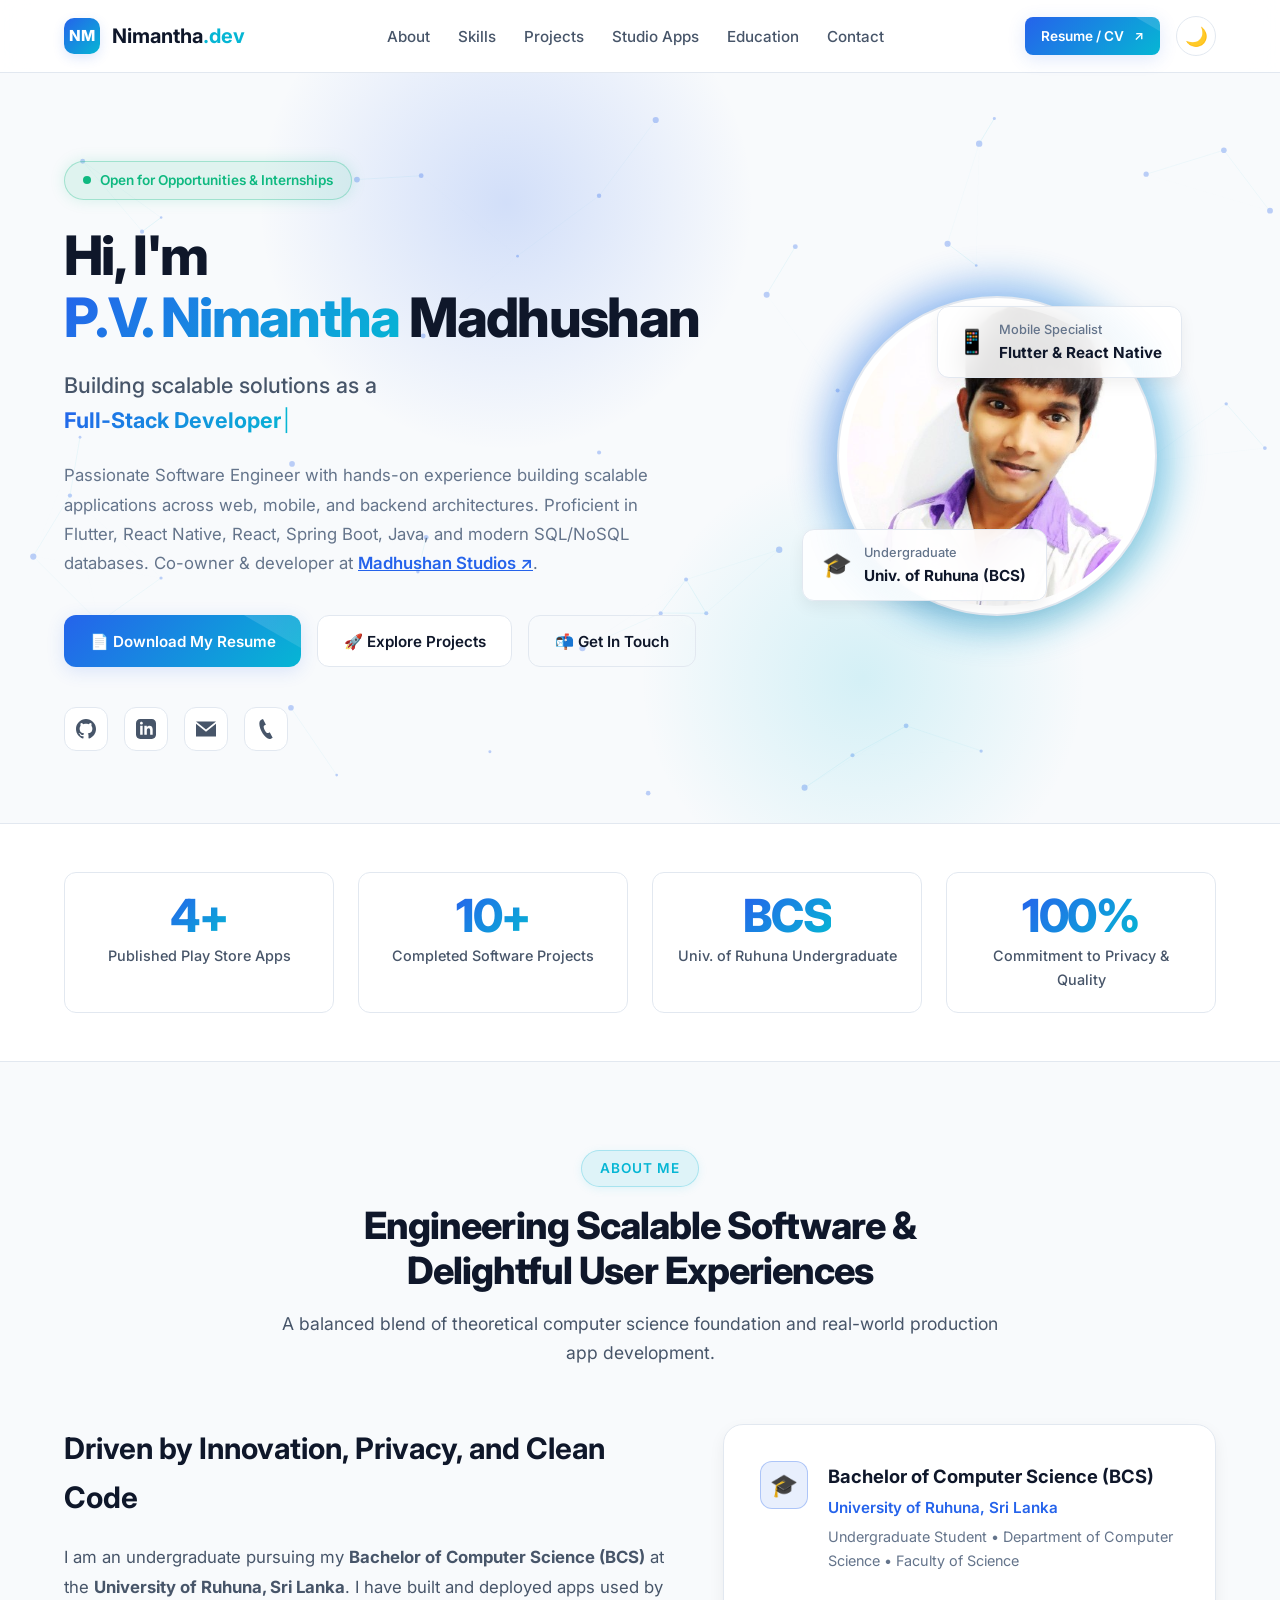
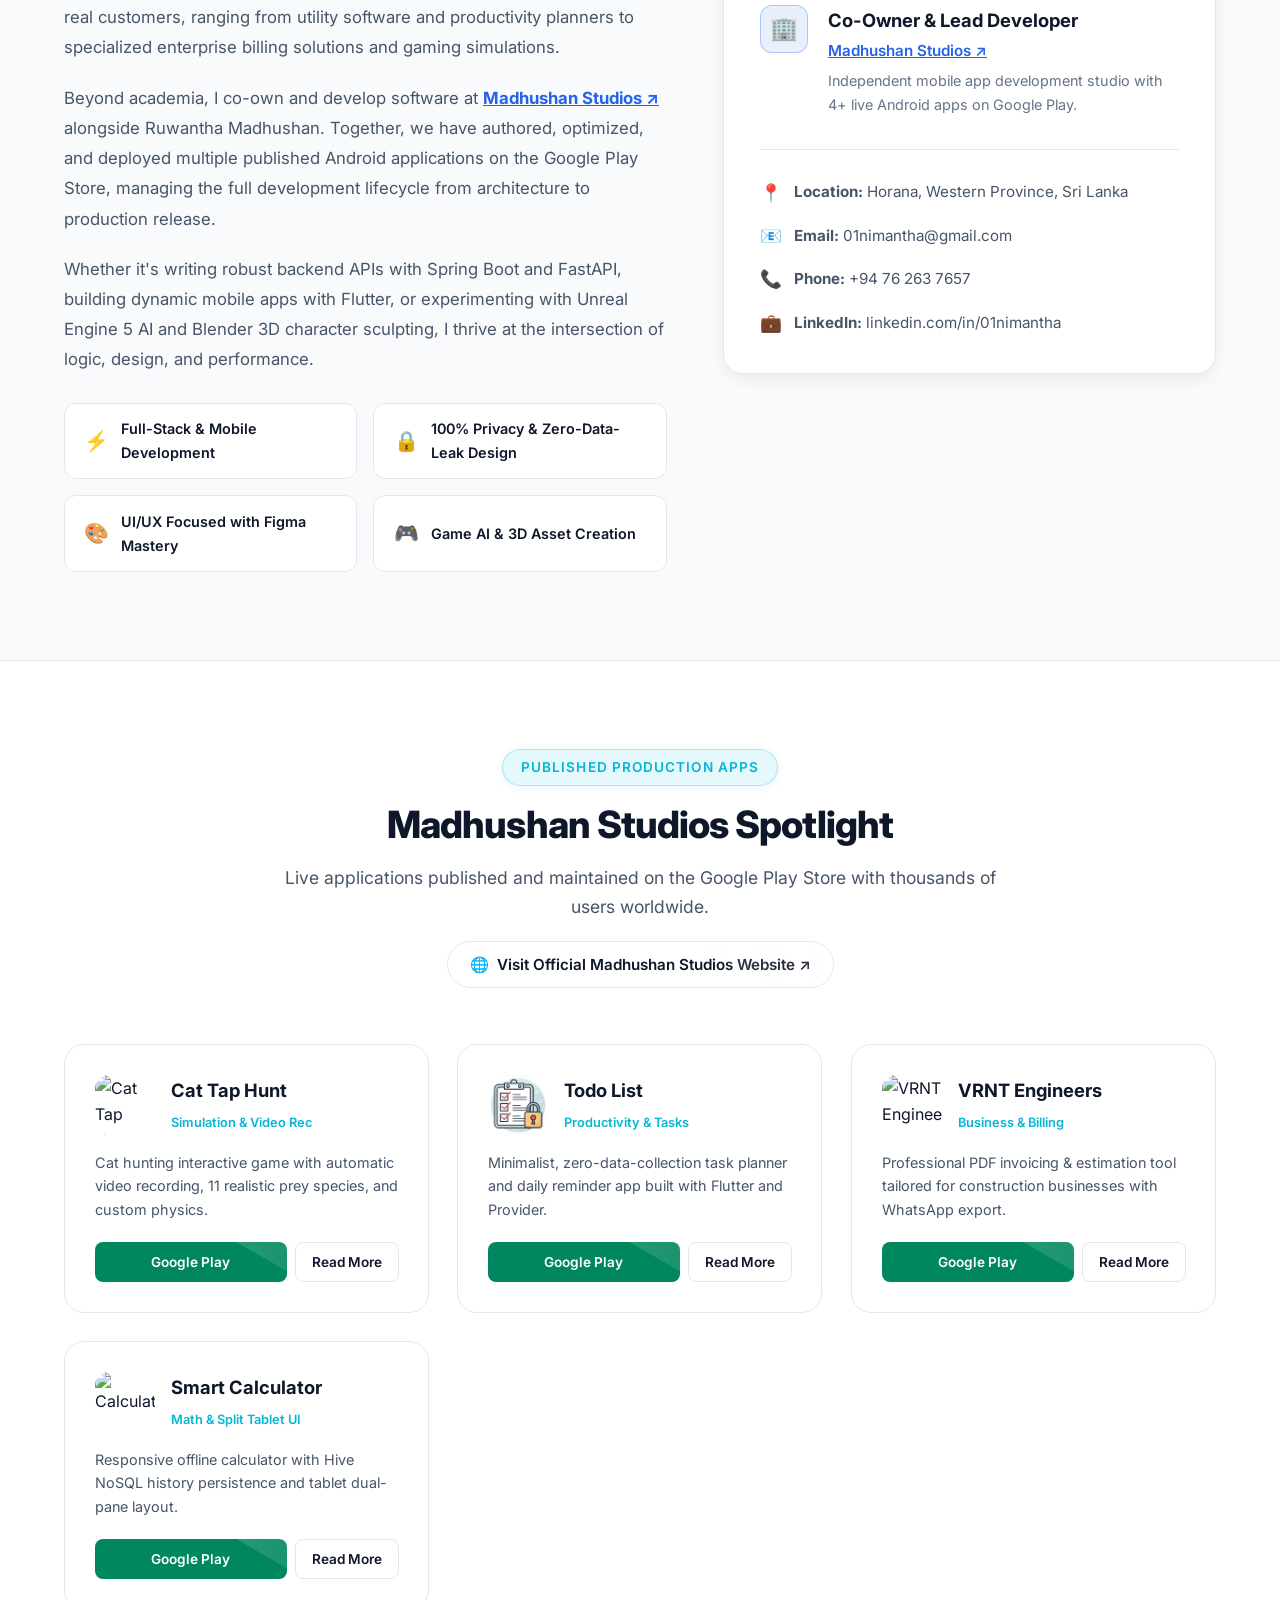
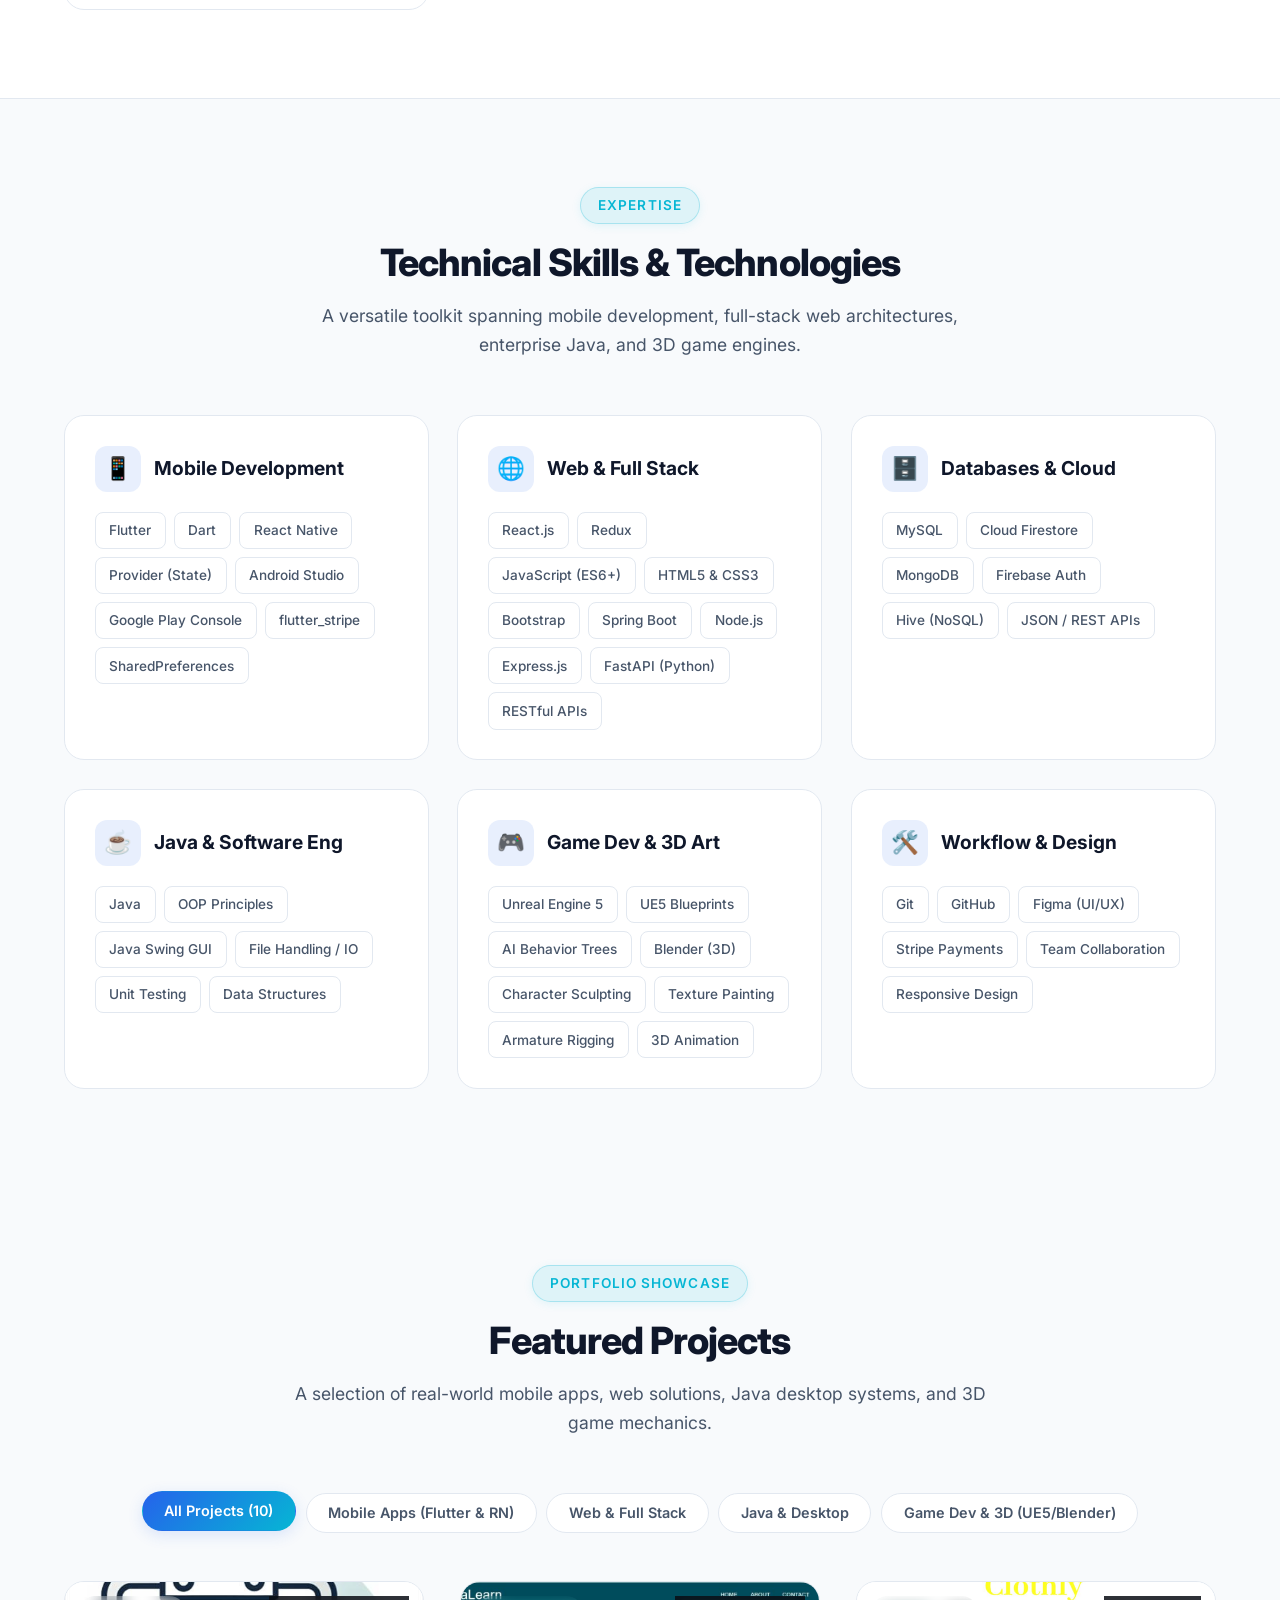
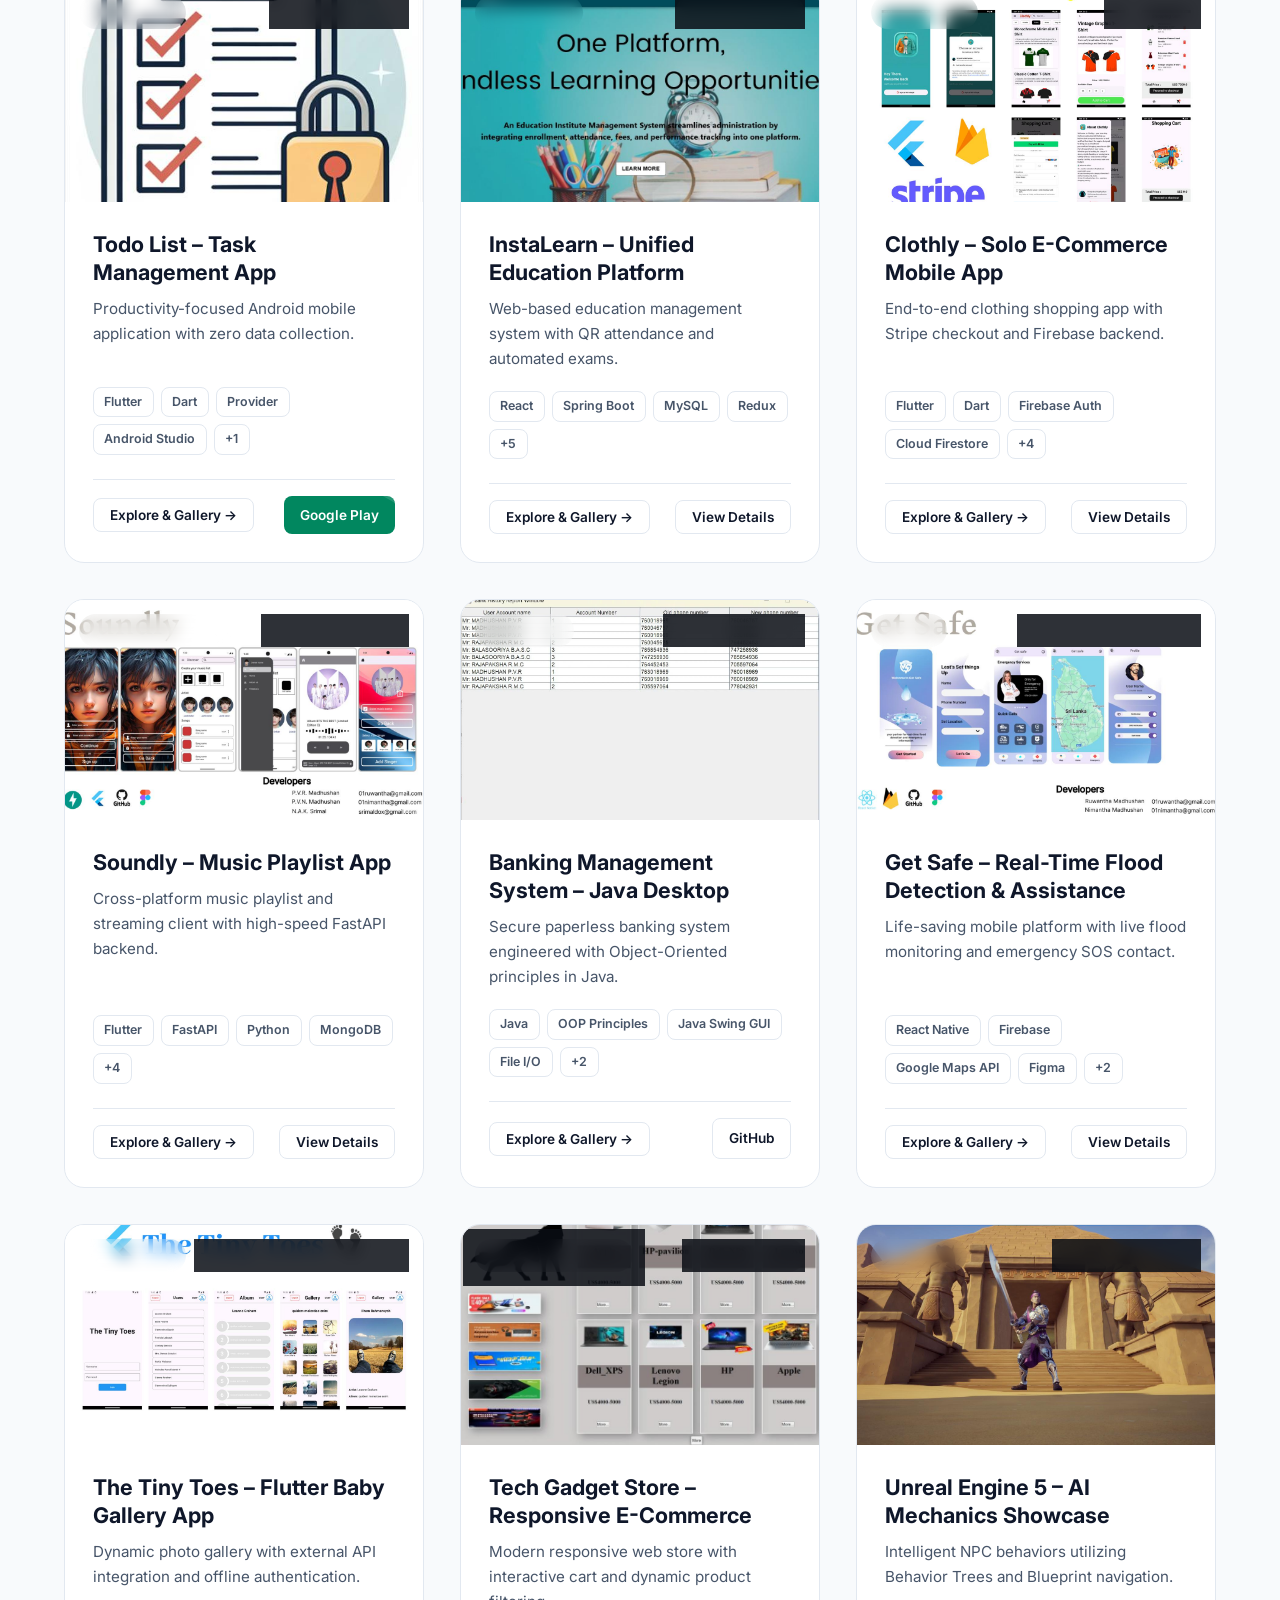
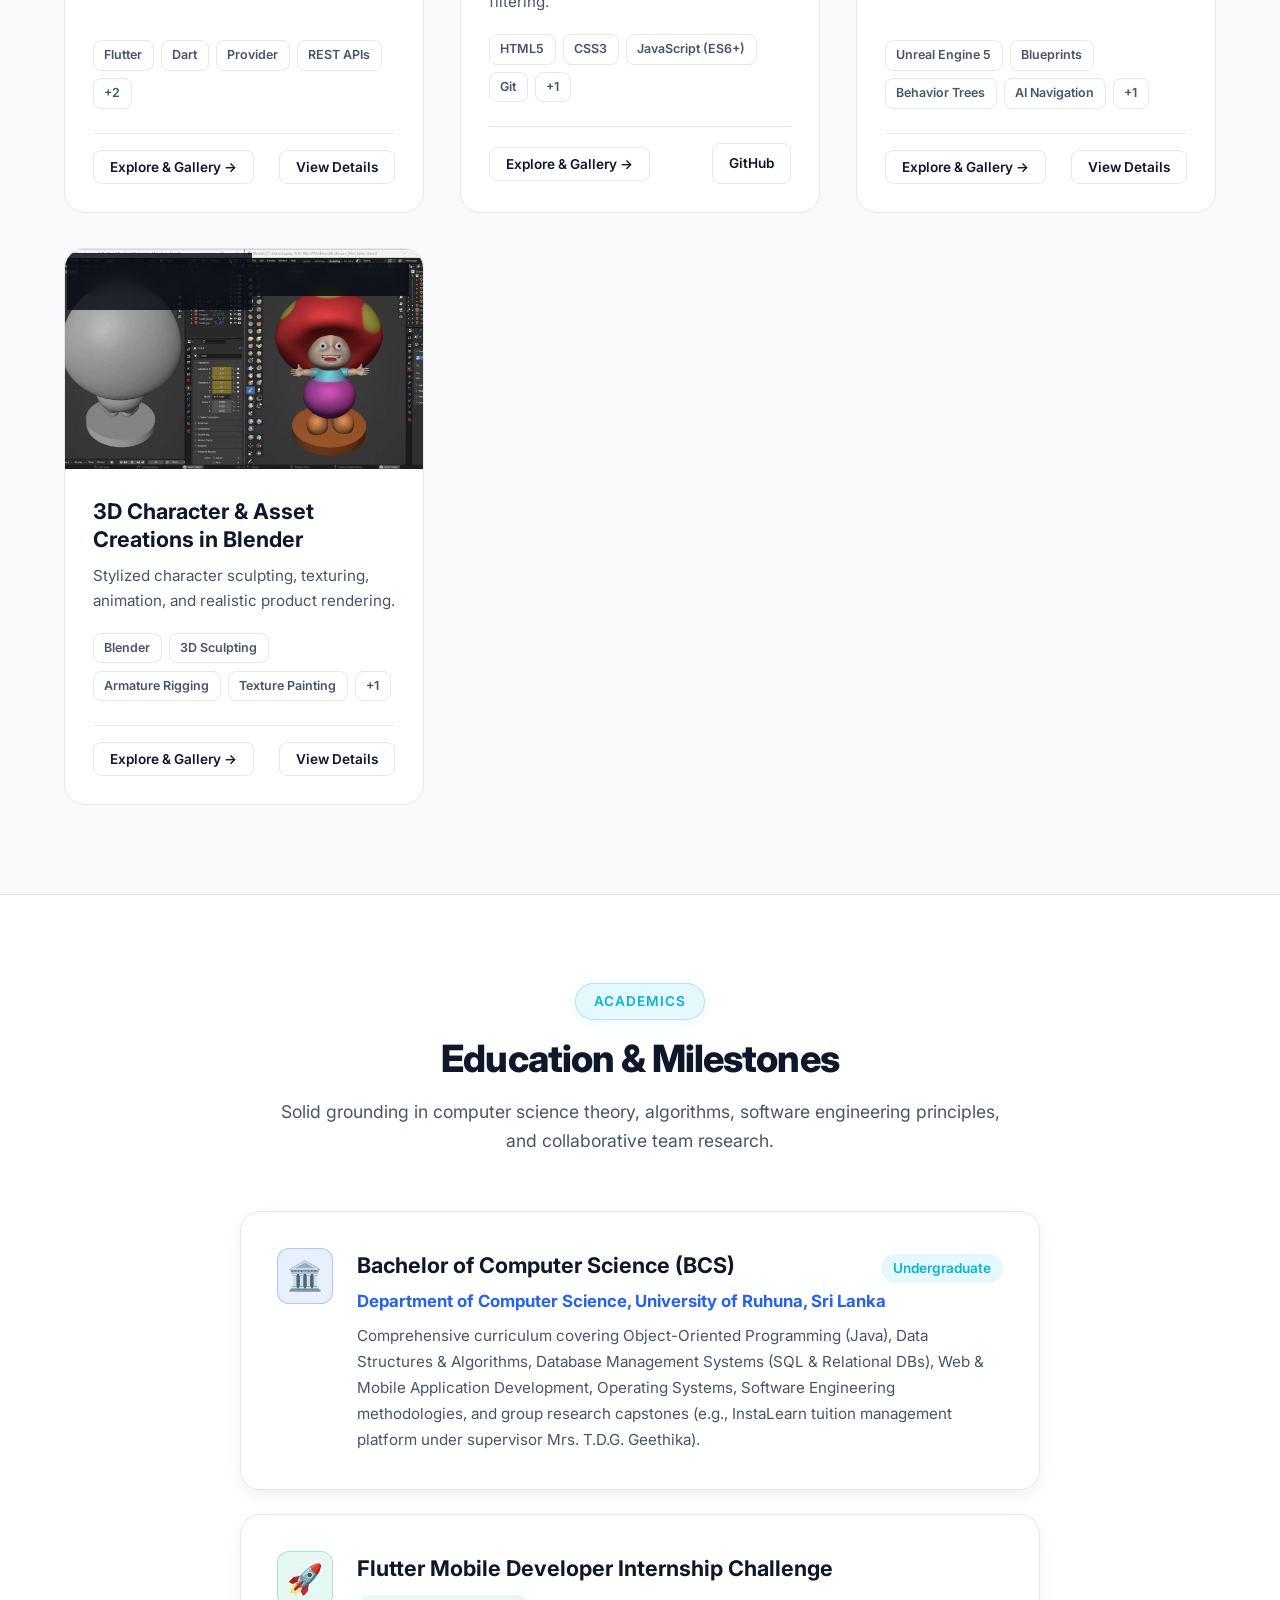
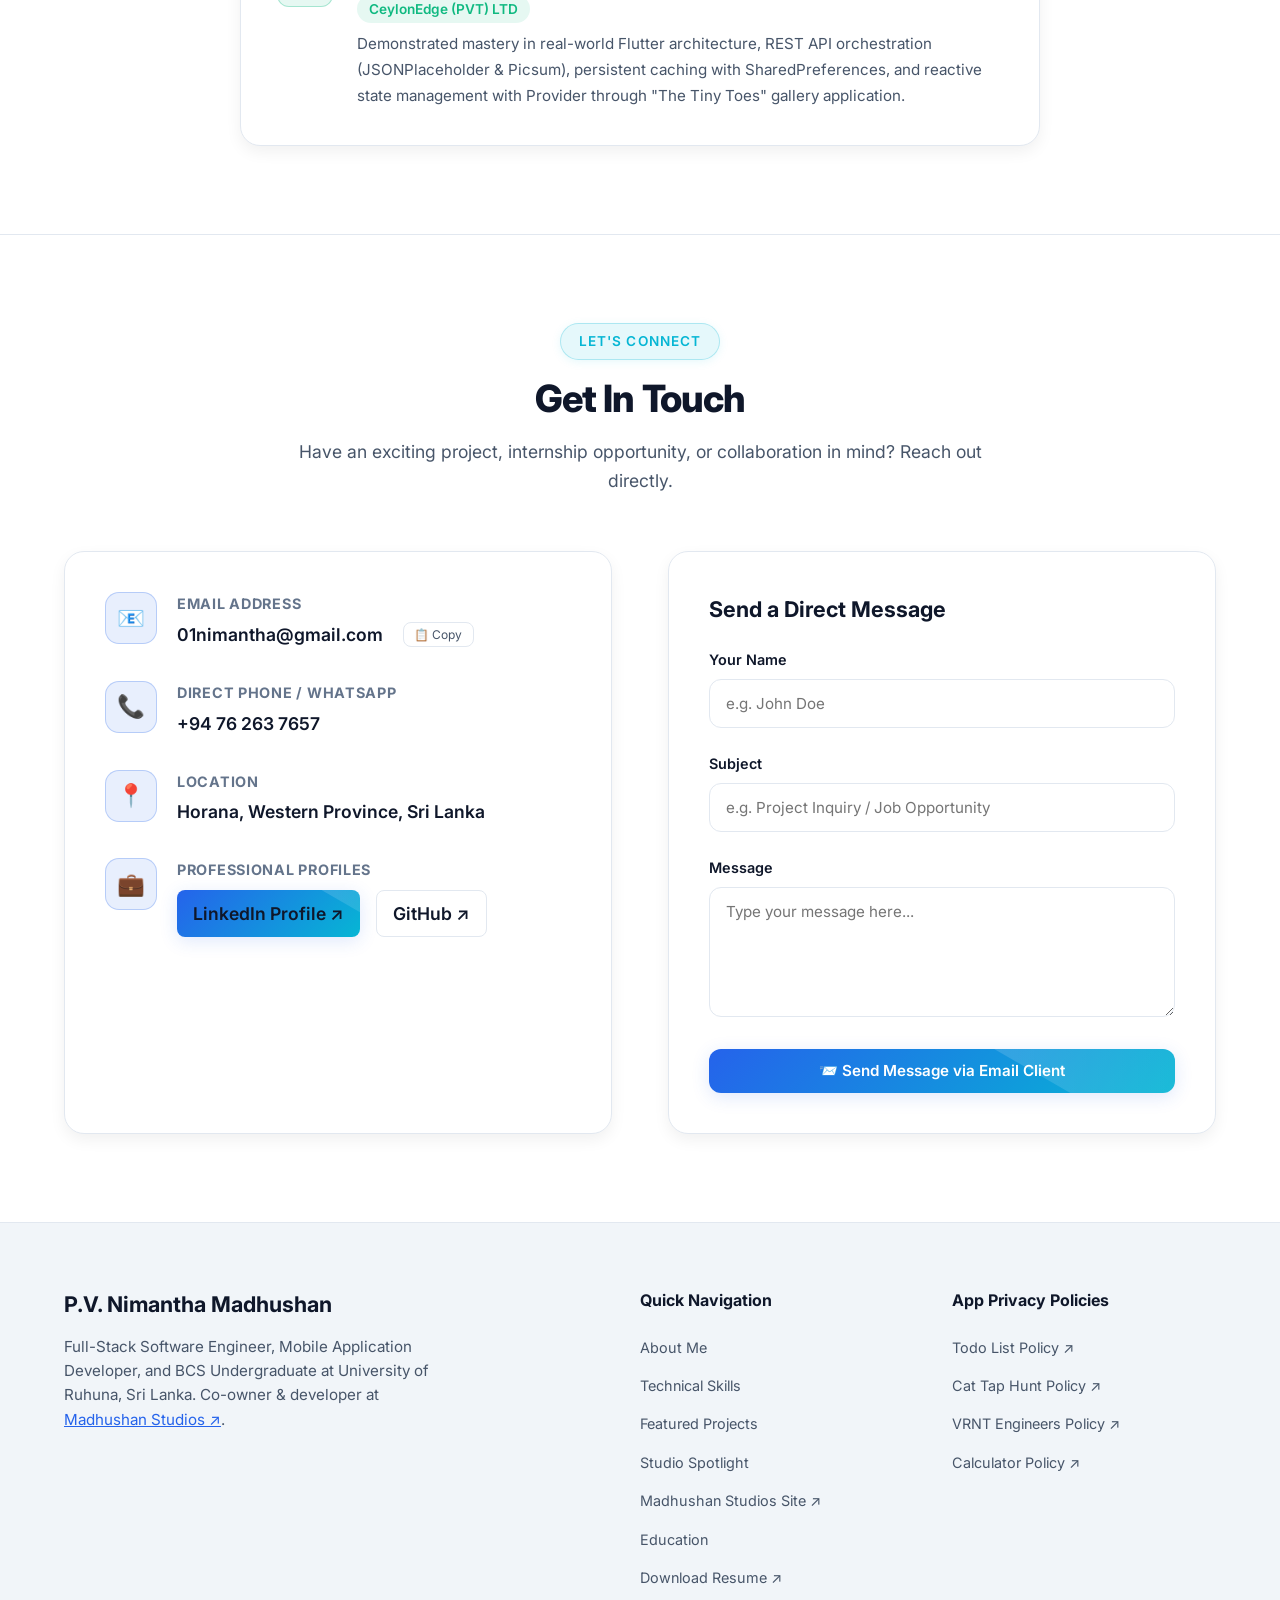
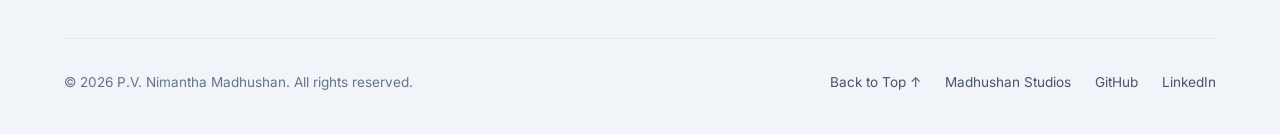
==== commit 7ddd2093: "fix light mode is always displayed first" ====
--- a/index.html
+++ b/index.html
@@ -1,720 +1,1405 @@
-<!DOCTYPE html>
-<html lang="en" data-theme="dark">
-<head>
-  <meta charset="UTF-8" />
-  <meta name="viewport" content="width=device-width, initial-scale=1.0" />
-  <title>P.V. Nimantha Madhushan | Software Developer & Full Stack Engineer</title>
-  
-  <meta name="description" content="Portfolio of P.V. Nimantha Madhushan - Bachelor of Computer Science (BCS) Undergraduate at University of Ruhuna. Full Stack Developer, Mobile App Specialist (Flutter, React Native), Java Developer, Game & 3D Artist." />
-  <meta name="keywords" content="Nimantha Madhushan, P.V. Nimantha Madhushan, Portfolio, Full Stack Developer, Flutter Developer, React Native, Spring Boot, Java, University of Ruhuna, Madhushan Studios, Sri Lanka" />
-  <meta name="author" content="P.V. Nimantha Madhushan" />
-
-  <!-- Open Graph / Social Sharing -->
-  <meta property="og:type" content="website" />
-  <meta property="og:title" content="P.V. Nimantha Madhushan | Software Developer & Full Stack Engineer" />
-  <meta property="og:description" content="Passionate Full-Stack Developer & Mobile Engineer. Skilled in Flutter, React, Spring Boot, Java, and Unreal Engine." />
-  <meta property="og:image" content="assets/images/Profile photo/1691471467073.jpeg" />
-
-  <!-- Google Fonts -->
-  <link rel="preconnect" href="https://fonts.googleapis.com" />
-  <link rel="preconnect" href="https://fonts.gstatic.com" crossorigin />
-  <link href="https://fonts.googleapis.com/css2?family=Inter:wght@300;400;500;600;700;800&family=Plus+Jakarta+Sans:wght@500;600;700;800&display=swap" rel="stylesheet" />
-
-  <!-- Custom Stylesheet -->
-  <link rel="stylesheet" href="assets/css/style.css" />
-
-  <link rel="icon" href="data:image/svg+xml,<svg xmlns=%22http://www.w3.org/2000/svg%22 viewBox=%220 0 100 100%22><text y=%22.9em%22 font-size=%2290%22>⚡</text></svg>">
-</head>
-<body>
-
-  <!-- Top Scroll Progress Bar -->
-  <div class="scroll-progress-bar" id="scrollProgressBar"></div>
-
-  <!-- Navigation Bar -->
-  <header class="navbar">
-    <div class="nav-container">
-      <a href="#hero" class="nav-logo">
-        <div class="nav-logo-badge">NM</div>
-        <span>Nimantha<span style="color: var(--accent-cyan);">.dev</span></span>
-      </a>
-
-      <ul class="nav-links" id="navLinks">
-        <li><a href="#about">About</a></li>
-        <li><a href="#skills">Skills</a></li>
-        <li><a href="#projects">Projects</a></li>
-        <li><a href="#studio">Studio Apps</a></li>
-        <li><a href="#education">Education</a></li>
-        <li><a href="#contact">Contact</a></li>
-      </ul>
-
-      <div class="nav-actions">
-        <!-- Resume / CV Download Button -->
-        <a href="https://01nimantha.github.io/CV/" target="_blank" class="btn btn-sm btn-primary">
-          <span>Resume / CV</span>
-          <span style="font-size: 0.8rem;">↗</span>
+<!doctype html>
+<html lang="en" data-theme="light">
+  <head>
+    <meta charset="UTF-8" />
+    <meta name="viewport" content="width=device-width, initial-scale=1.0" />
+    <title>
+      P.V. Nimantha Madhushan | Software Developer & Full Stack Engineer
+    </title>
+
+    <meta
+      name="description"
+      content="Portfolio of P.V. Nimantha Madhushan - Bachelor of Computer Science (BCS) Undergraduate at University of Ruhuna. Full Stack Developer, Mobile App Specialist (Flutter, React Native), Java Developer, Game & 3D Artist."
+    />
+    <meta
+      name="keywords"
+      content="Nimantha Madhushan, P.V. Nimantha Madhushan, Portfolio, Full Stack Developer, Flutter Developer, React Native, Spring Boot, Java, University of Ruhuna, Madhushan Studios, Sri Lanka"
+    />
+    <meta name="author" content="P.V. Nimantha Madhushan" />
+
+    <!-- Open Graph / Social Sharing -->
+    <meta property="og:type" content="website" />
+    <meta
+      property="og:title"
+      content="P.V. Nimantha Madhushan | Software Developer & Full Stack Engineer"
+    />
+    <meta
+      property="og:description"
+      content="Passionate Full-Stack Developer & Mobile Engineer. Skilled in Flutter, React, Spring Boot, Java, and Unreal Engine."
+    />
+    <meta
+      property="og:image"
+      content="assets/images/Profile photo/1691471467073.jpeg"
+    />
+
+    <!-- Google Fonts -->
+    <link rel="preconnect" href="https://fonts.googleapis.com" />
+    <link rel="preconnect" href="https://fonts.gstatic.com" crossorigin />
+    <link
+      href="https://fonts.googleapis.com/css2?family=Inter:wght@300;400;500;600;700;800&family=Plus+Jakarta+Sans:wght@500;600;700;800&display=swap"
+      rel="stylesheet"
+    />
+
+    <!-- Custom Stylesheet -->
+    <link rel="stylesheet" href="assets/css/style.css" />
+
+    <link
+      rel="icon"
+      href="data:image/svg+xml,<svg xmlns=%22http://www.w3.org/2000/svg%22 viewBox=%220 0 100 100%22><text y=%22.9em%22 font-size=%2290%22>⚡</text></svg>"
+    />
+
+    <!-- Immediate Light Mode Enforcer (Prevents Theme Flash) -->
+    <script>
+      (function () {
+        try {
+          var sessionTheme = sessionStorage.getItem("theme");
+          if (sessionTheme === "dark") {
+            document.documentElement.setAttribute("data-theme", "dark");
+          } else {
+            document.documentElement.setAttribute("data-theme", "light");
+          }
+        } catch (e) {
+          document.documentElement.setAttribute("data-theme", "light");
+        }
+      })();
+    </script>
+  </head>
+  <body>
+    <!-- Top Scroll Progress Bar -->
+    <div class="scroll-progress-bar" id="scrollProgressBar"></div>
+
+    <!-- Navigation Bar -->
+    <header class="navbar">
+      <div class="nav-container">
+        <a href="#hero" class="nav-logo">
+          <div class="nav-logo-badge">NM</div>
+          <span
+            >Nimantha<span style="color: var(--accent-cyan)">.dev</span></span
+          >
         </a>
 
-        <!-- Theme Toggle -->
-        <button class="theme-toggle" id="themeToggle" aria-label="Toggle Color Theme">☀️</button>
-
-        <!-- Mobile Menu Hamburger -->
-        <button class="mobile-menu-btn" id="mobileMenuBtn" aria-label="Open Navigation Menu">☰</button>
+        <ul class="nav-links" id="navLinks">
+          <li><a href="#about">About</a></li>
+          <li><a href="#skills">Skills</a></li>
+          <li><a href="#projects">Projects</a></li>
+          <li><a href="#studio">Studio Apps</a></li>
+          <li><a href="#education">Education</a></li>
+          <li><a href="#contact">Contact</a></li>
+        </ul>
+
+        <div class="nav-actions">
+          <!-- Resume / CV Download Button -->
+          <a
+            href="https://01nimantha.github.io/CV/"
+            target="_blank"
+            class="btn btn-sm btn-primary"
+          >
+            <span>Resume / CV</span>
+            <span style="font-size: 0.8rem">↗</span>
+          </a>
+
+          <!-- Theme Toggle (Defaults to Moon icon for Light Mode) -->
+          <button
+            class="theme-toggle"
+            id="themeToggle"
+            aria-label="Switch to Dark Mode"
+            title="Switch to Dark Mode"
+          >
+            🌙
+          </button>
+
+          <!-- Mobile Menu Hamburger -->
+          <button
+            class="mobile-menu-btn"
+            id="mobileMenuBtn"
+            aria-label="Open Navigation Menu"
+          >
+            ☰
+          </button>
+        </div>
+      </div>
+    </header>
+
+    <!-- Hero Section with Interactive Tech Node Canvas -->
+    <section class="hero-section" id="hero">
+      <canvas id="heroCanvas" class="hero-canvas"></canvas>
+      <div class="hero-glow-1"></div>
+      <div class="hero-glow-2"></div>
+
+      <div class="container hero-grid">
+        <!-- Left Content -->
+        <div class="hero-content reveal">
+          <div class="status-badge">
+            <span class="status-dot"></span>
+            <span>Open for Opportunities & Internships</span>
+          </div>
+
+          <h1 class="hero-title">
+            Hi, I'm <br />
+            <span class="gradient-text">P.V. Nimantha</span> Madhushan
+          </h1>
+
+          <p class="hero-headline">
+            Building scalable solutions as a <br />
+            <span class="typing-role gradient-text" id="typingRole"
+              >Full-Stack Developer</span
+            ><span class="typing-cursor">|</span>
+          </p>
+
+          <p class="hero-bio">
+            Passionate Software Engineer with hands-on experience building
+            scalable applications across web, mobile, and backend architectures.
+            Proficient in Flutter, React Native, React, Spring Boot, Java, and
+            modern SQL/NoSQL databases. Co-owner & developer at
+            <a
+              href="https://01nimantha.github.io/madhushan-studios/"
+              target="_blank"
+              rel="noopener noreferrer"
+              style="
+                color: var(--accent-primary);
+                font-weight: 600;
+                text-decoration: underline;
+              "
+              >Madhushan Studios ↗</a
+            >.
+          </p>
+
+          <!-- Call to Actions -->
+          <div class="hero-actions">
+            <a
+              href="https://01nimantha.github.io/CV/"
+              target="_blank"
+              class="btn btn-primary"
+            >
+              <span>📄 Download My Resume</span>
+            </a>
+            <a href="#projects" class="btn btn-secondary">
+              <span>🚀 Explore Projects</span>
+            </a>
+            <a href="#contact" class="btn btn-outline">
+              <span>📬 Get In Touch</span>
+            </a>
+          </div>
+
+          <!-- Social Media / Connect Icons -->
+          <div class="hero-socials">
+            <a
+              href="https://github.com/01nimantha"
+              target="_blank"
+              class="social-link"
+              title="GitHub Profile"
+            >
+              <svg
+                width="20"
+                height="20"
+                fill="currentColor"
+                viewBox="0 0 24 24"
+              >
+                <path
+                  d="M12 0c-6.626 0-12 5.373-12 12 0 5.302 3.438 9.8 8.207 11.387.599.111.793-.261.793-.577v-2.234c-3.338.726-4.033-1.416-4.033-1.416-.546-1.387-1.333-1.756-1.333-1.756-1.089-.745.083-.729.083-.729 1.205.084 1.839 1.237 1.839 1.237 1.07 1.834 2.807 1.304 3.492.997.107-.775.418-1.305.762-1.604-2.665-.305-5.467-1.334-5.467-5.931 0-1.311.469-2.381 1.236-3.221-.124-.303-.535-1.524.117-3.176 0 0 1.008-.322 3.301 1.23.957-.266 1.983-.399 3.003-.404 1.02.005 2.047.138 3.006.404 2.291-1.552 3.297-1.23 3.297-1.23.653 1.653.242 2.874.118 3.176.77.84 1.235 1.911 1.235 3.221 0 4.609-2.807 5.624-5.479 5.921.43.372.823 1.102.823 2.222v3.293c0 .319.192.694.801.576 4.765-1.589 8.199-6.086 8.199-11.386 0-6.627-5.373-12-12-12z"
+                />
+              </svg>
+            </a>
+            <a
+              href="https://www.linkedin.com/in/01nimantha/"
+              target="_blank"
+              class="social-link"
+              title="LinkedIn Profile"
+            >
+              <svg
+                width="20"
+                height="20"
+                fill="currentColor"
+                viewBox="0 0 24 24"
+              >
+                <path
+                  d="M19 0h-14c-2.761 0-5 2.239-5 5v14c0 2.761 2.239 5 5 5h14c2.762 0 5-2.239 5-5v-14c0-2.761-2.238-5-5-5zm-11 19h-3v-11h3v11zm-1.5-12.268c-.966 0-1.75-.79-1.75-1.764s.784-1.764 1.75-1.764 1.75.79 1.75 1.764-.783 1.764-1.75 1.764zm13.5 12.268h-3v-5.604c0-3.368-4-3.113-4 0v5.604h-3v-11h3v1.765c1.396-2.586 7-2.777 7 2.476v6.759z"
+                />
+              </svg>
+            </a>
+            <a
+              href="mailto:01nimantha@gmail.com"
+              class="social-link"
+              title="Email Nimantha"
+            >
+              <svg
+                width="20"
+                height="20"
+                fill="currentColor"
+                viewBox="0 0 24 24"
+              >
+                <path
+                  d="M12 12.713l-11.985-9.713h23.97l-11.985 9.713zm0 2.574l-12-9.725v15.438h24v-15.438l-12 9.725z"
+                />
+              </svg>
+            </a>
+            <a
+              href="tel:+94762637657"
+              class="social-link"
+              title="Call / WhatsApp"
+            >
+              <svg
+                width="20"
+                height="20"
+                fill="currentColor"
+                viewBox="0 0 24 24"
+              >
+                <path
+                  d="M20 22.621l-3.521-6.795c-.008.004-1.974.97-2.064 1.011-2.24 1.086-6.799-7.82-4.609-8.994l2.083-1.026-3.493-6.817-2.106 1.039c-7.202 3.755 4.233 25.982 11.6 22.615l2.104-1.033z"
+                />
+              </svg>
+            </a>
+          </div>
+        </div>
+
+        <!-- Right Avatar Visual -->
+        <div class="hero-visual reveal reveal-delay-2">
+          <div class="avatar-wrapper">
+            <div class="avatar-ring"></div>
+            <div class="avatar-container">
+              <img
+                src="assets/images/Profile photo/1691471467073.jpeg"
+                alt="P.V. Nimantha Madhushan"
+                class="avatar-img"
+                loading="eager"
+              />
+            </div>
+
+            <!-- Floating Badges -->
+            <div class="hero-float-card top-right">
+              <span class="float-icon">📱</span>
+              <div>
+                <div class="float-title">Mobile Specialist</div>
+                <div class="float-val">Flutter & React Native</div>
+              </div>
+            </div>
+
+            <div class="hero-float-card bottom-left">
+              <span class="float-icon">🎓</span>
+              <div>
+                <div class="float-title">Undergraduate</div>
+                <div class="float-val">Univ. of Ruhuna (BCS)</div>
+              </div>
+            </div>
+          </div>
+        </div>
+      </div>
+    </section>
+
+    <!-- Quick Metrics / Stats Bar with Counter Animation -->
+    <div class="stats-section">
+      <div class="container stats-grid">
+        <div class="stat-card reveal">
+          <div class="stat-number gradient-text" data-count="4" data-suffix="+">
+            4+
+          </div>
+          <div class="stat-label">Published Play Store Apps</div>
+        </div>
+        <div class="stat-card reveal reveal-delay-1">
+          <div
+            class="stat-number gradient-text"
+            data-count="10"
+            data-suffix="+"
+          >
+            10+
+          </div>
+          <div class="stat-label">Completed Software Projects</div>
+        </div>
+        <div class="stat-card reveal reveal-delay-2">
+          <div class="stat-number gradient-text" data-text="BCS">BCS</div>
+          <div class="stat-label">Univ. of Ruhuna Undergraduate</div>
+        </div>
+        <div class="stat-card reveal reveal-delay-3">
+          <div
+            class="stat-number gradient-text"
+            data-count="100"
+            data-suffix="%"
+          >
+            100%
+          </div>
+          <div class="stat-label">Commitment to Privacy & Quality</div>
+        </div>
       </div>
     </div>
-  </header>
-
-  <!-- Hero Section with Interactive Tech Node Canvas -->
-  <section class="hero-section" id="hero">
-    <canvas id="heroCanvas" class="hero-canvas"></canvas>
-    <div class="hero-glow-1"></div>
-    <div class="hero-glow-2"></div>
-
-    <div class="container hero-grid">
-      <!-- Left Content -->
-      <div class="hero-content reveal">
-        <div class="status-badge">
-          <span class="status-dot"></span>
-          <span>Open for Opportunities & Internships</span>
-        </div>
-
-        <h1 class="hero-title">
-          Hi, I'm <br />
-          <span class="gradient-text">P.V. Nimantha</span> Madhushan
-        </h1>
-
-        <p class="hero-headline">
-          Building scalable solutions as a <br />
-          <span class="typing-role gradient-text" id="typingRole">Full-Stack Developer</span><span class="typing-cursor">|</span>
-        </p>
-
-        <p class="hero-bio">
-          Passionate Software Engineer with hands-on experience building scalable applications across 
-          web, mobile, and backend architectures. Proficient in Flutter, React Native, React, Spring Boot, Java, and modern SQL/NoSQL databases. Co-owner & developer at <a href="https://01nimantha.github.io/madhushan-studios/" target="_blank" rel="noopener noreferrer" style="color: var(--accent-primary); font-weight: 600; text-decoration: underline;">Madhushan Studios ↗</a>.
-        </p>
-
-        <!-- Call to Actions -->
-        <div class="hero-actions">
-          <a href="https://01nimantha.github.io/CV/" target="_blank" class="btn btn-primary">
-            <span>📄 Download My Resume</span>
-          </a>
-          <a href="#projects" class="btn btn-secondary">
-            <span>🚀 Explore Projects</span>
-          </a>
-          <a href="#contact" class="btn btn-outline">
-            <span>📬 Get In Touch</span>
-          </a>
-        </div>
-
-        <!-- Social Media / Connect Icons -->
-        <div class="hero-socials">
-          <a href="https://github.com/01nimantha" target="_blank" class="social-link" title="GitHub Profile">
-            <svg width="20" height="20" fill="currentColor" viewBox="0 0 24 24"><path d="M12 0c-6.626 0-12 5.373-12 12 0 5.302 3.438 9.8 8.207 11.387.599.111.793-.261.793-.577v-2.234c-3.338.726-4.033-1.416-4.033-1.416-.546-1.387-1.333-1.756-1.333-1.756-1.089-.745.083-.729.083-.729 1.205.084 1.839 1.237 1.839 1.237 1.07 1.834 2.807 1.304 3.492.997.107-.775.418-1.305.762-1.604-2.665-.305-5.467-1.334-5.467-5.931 0-1.311.469-2.381 1.236-3.221-.124-.303-.535-1.524.117-3.176 0 0 1.008-.322 3.301 1.23.957-.266 1.983-.399 3.003-.404 1.02.005 2.047.138 3.006.404 2.291-1.552 3.297-1.23 3.297-1.23.653 1.653.242 2.874.118 3.176.77.84 1.235 1.911 1.235 3.221 0 4.609-2.807 5.624-5.479 5.921.43.372.823 1.102.823 2.222v3.293c0 .319.192.694.801.576 4.765-1.589 8.199-6.086 8.199-11.386 0-6.627-5.373-12-12-12z"/></svg>
-          </a>
-          <a href="https://www.linkedin.com/in/01nimantha/" target="_blank" class="social-link" title="LinkedIn Profile">
-            <svg width="20" height="20" fill="currentColor" viewBox="0 0 24 24"><path d="M19 0h-14c-2.761 0-5 2.239-5 5v14c0 2.761 2.239 5 5 5h14c2.762 0 5-2.239 5-5v-14c0-2.761-2.238-5-5-5zm-11 19h-3v-11h3v11zm-1.5-12.268c-.966 0-1.75-.79-1.75-1.764s.784-1.764 1.75-1.764 1.75.79 1.75 1.764-.783 1.764-1.75 1.764zm13.5 12.268h-3v-5.604c0-3.368-4-3.113-4 0v5.604h-3v-11h3v1.765c1.396-2.586 7-2.777 7 2.476v6.759z"/></svg>
-          </a>
-          <a href="mailto:01nimantha@gmail.com" class="social-link" title="Email Nimantha">
-            <svg width="20" height="20" fill="currentColor" viewBox="0 0 24 24"><path d="M12 12.713l-11.985-9.713h23.97l-11.985 9.713zm0 2.574l-12-9.725v15.438h24v-15.438l-12 9.725z"/></svg>
-          </a>
-          <a href="tel:+94762637657" class="social-link" title="Call / WhatsApp">
-            <svg width="20" height="20" fill="currentColor" viewBox="0 0 24 24"><path d="M20 22.621l-3.521-6.795c-.008.004-1.974.97-2.064 1.011-2.24 1.086-6.799-7.82-4.609-8.994l2.083-1.026-3.493-6.817-2.106 1.039c-7.202 3.755 4.233 25.982 11.6 22.615l2.104-1.033z"/></svg>
-          </a>
+
+    <!-- About Me Section -->
+    <section id="about">
+      <div class="container">
+        <div class="section-header reveal">
+          <span class="section-tag">About Me</span>
+          <h2 class="section-title">
+            Engineering Scalable Software & Delightful User Experiences
+          </h2>
+          <p class="section-description">
+            A balanced blend of theoretical computer science foundation and
+            real-world production app development.
+          </p>
+        </div>
+
+        <div class="about-grid">
+          <!-- Bio & Philosophy -->
+          <div class="about-content reveal">
+            <h3>Driven by Innovation, Privacy, and Clean Code</h3>
+            <p>
+              I am an undergraduate pursuing my
+              <strong>Bachelor of Computer Science (BCS)</strong> at the
+              <strong>University of Ruhuna, Sri Lanka</strong>. I have built and
+              deployed apps used by real customers, ranging from utility
+              software and productivity planners to specialized enterprise
+              billing solutions and gaming simulations.
+            </p>
+            <p>
+              Beyond academia, I co-own and develop software at
+              <strong
+                ><a
+                  href="https://01nimantha.github.io/madhushan-studios/"
+                  target="_blank"
+                  rel="noopener noreferrer"
+                  style="
+                    color: var(--accent-primary);
+                    text-decoration: underline;
+                  "
+                  >Madhushan Studios ↗</a
+                ></strong
+              >
+              alongside Ruwantha Madhushan. Together, we have authored,
+              optimized, and deployed multiple published Android applications on
+              the Google Play Store, managing the full development lifecycle
+              from architecture to production release.
+            </p>
+            <p>
+              Whether it's writing robust backend APIs with Spring Boot and
+              FastAPI, building dynamic mobile apps with Flutter, or
+              experimenting with Unreal Engine 5 AI and Blender 3D character
+              sculpting, I thrive at the intersection of logic, design, and
+              performance.
+            </p>
+
+            <div class="about-highlights">
+              <div class="about-pill">
+                <span class="pill-icon">⚡</span>
+                <span>Full-Stack & Mobile Development</span>
+              </div>
+              <div class="about-pill">
+                <span class="pill-icon">🔒</span>
+                <span>100% Privacy & Zero-Data-Leak Design</span>
+              </div>
+              <div class="about-pill">
+                <span class="pill-icon">🎨</span>
+                <span>UI/UX Focused with Figma Mastery</span>
+              </div>
+              <div class="about-pill">
+                <span class="pill-icon">🎮</span>
+                <span>Game AI & 3D Asset Creation</span>
+              </div>
+            </div>
+          </div>
+
+          <!-- Academic & Quick Details Card -->
+          <div class="about-card-box reveal reveal-delay-2">
+            <div class="edu-item">
+              <div class="edu-icon">🎓</div>
+              <div class="edu-details">
+                <h4>Bachelor of Computer Science (BCS)</h4>
+                <div class="edu-school">University of Ruhuna, Sri Lanka</div>
+                <div class="edu-desc">
+                  Undergraduate Student • Department of Computer Science •
+                  Faculty of Science
+                </div>
+              </div>
+            </div>
+
+            <div class="edu-item">
+              <div class="edu-icon">🏢</div>
+              <div class="edu-details">
+                <h4>Co-Owner & Lead Developer</h4>
+                <div class="edu-school">
+                  <a
+                    href="https://01nimantha.github.io/madhushan-studios/"
+                    target="_blank"
+                    rel="noopener noreferrer"
+                    style="color: inherit; text-decoration: underline"
+                    >Madhushan Studios ↗</a
+                  >
+                </div>
+                <div class="edu-desc">
+                  Independent mobile app development studio with 4+ live Android
+                  apps on Google Play.
+                </div>
+              </div>
+            </div>
+
+            <div class="contact-quick-list">
+              <div class="contact-quick-item">
+                <span class="item-icon">📍</span>
+                <span
+                  ><strong>Location:</strong> Horana, Western Province, Sri
+                  Lanka</span
+                >
+              </div>
+              <div class="contact-quick-item">
+                <span class="item-icon">📧</span>
+                <span
+                  ><strong>Email:</strong>
+                  <a href="mailto:01nimantha@gmail.com"
+                    >01nimantha@gmail.com</a
+                  ></span
+                >
+              </div>
+              <div class="contact-quick-item">
+                <span class="item-icon">📞</span>
+                <span
+                  ><strong>Phone:</strong>
+                  <a href="tel:+94762637657">+94 76 263 7657</a></span
+                >
+              </div>
+              <div class="contact-quick-item">
+                <span class="item-icon">💼</span>
+                <span
+                  ><strong>LinkedIn:</strong>
+                  <a
+                    href="https://www.linkedin.com/in/01nimantha/"
+                    target="_blank"
+                    >linkedin.com/in/01nimantha</a
+                  ></span
+                >
+              </div>
+            </div>
+          </div>
         </div>
       </div>
-
-      <!-- Right Avatar Visual -->
-      <div class="hero-visual reveal reveal-delay-2">
-        <div class="avatar-wrapper">
-          <div class="avatar-ring"></div>
-          <div class="avatar-container">
-            <img 
-              src="assets/images/Profile photo/1691471467073.jpeg" 
-              alt="P.V. Nimantha Madhushan" 
-              class="avatar-img"
-              loading="eager"
-            />
-          </div>
-
-          <!-- Floating Badges -->
-          <div class="hero-float-card top-right">
-            <span class="float-icon">📱</span>
-            <div>
-              <div class="float-title">Mobile Specialist</div>
-              <div class="float-val">Flutter & React Native</div>
-            </div>
-          </div>
-
-          <div class="hero-float-card bottom-left">
-            <span class="float-icon">🎓</span>
-            <div>
-              <div class="float-title">Undergraduate</div>
-              <div class="float-val">Univ. of Ruhuna (BCS)</div>
-            </div>
-          </div>
+    </section>
+
+    <!-- Madhushan Studios Published Apps Spotlight -->
+    <section
+      id="studio"
+      style="
+        background: var(--bg-secondary);
+        border-top: 1px solid var(--border-color);
+        border-bottom: 1px solid var(--border-color);
+      "
+    >
+      <div class="container">
+        <div class="section-header reveal">
+          <span class="section-tag">Published Production Apps</span>
+          <h2 class="section-title">Madhushan Studios Spotlight</h2>
+          <p class="section-description">
+            Live applications published and maintained on the Google Play Store
+            with thousands of users worldwide.
+          </p>
+          <div style="margin-top: 1.25rem">
+            <a
+              href="https://01nimantha.github.io/madhushan-studios/"
+              target="_blank"
+              rel="noopener noreferrer"
+              class="btn btn-outline"
+              style="
+                display: inline-flex;
+                align-items: center;
+                gap: 8px;
+                padding: 10px 22px;
+                font-weight: 600;
+                border-radius: var(--radius-full);
+              "
+            >
+              <span>🌐</span> Visit Official Madhushan Studios Website ↗
+            </a>
+          </div>
+        </div>
+
+        <!-- Studio Apps Grid -->
+        <div
+          class="skills-grid"
+          style="grid-template-columns: repeat(auto-fit, minmax(270px, 1fr))"
+        >
+          <!-- App 1: Cat Tap Hunt -->
+          <div class="skill-category-card reveal reveal-delay-1">
+            <div
+              style="
+                display: flex;
+                gap: 1rem;
+                align-items: center;
+                margin-bottom: 1rem;
+              "
+            >
+              <img
+                src="https://play-lh.googleusercontent.com/gN1oqKE8nEvq8OIjdAtISeunBxRYI-Ml1g57eKESDc8C-OZGkPZ-DJiLQkNEncwmNgzqjTQRo-6cKK5vfy3j=w480-h960-rw"
+                alt="Cat Tap Hunt"
+                style="
+                  width: 60px;
+                  height: 60px;
+                  border-radius: 14px;
+                  object-fit: cover;
+                "
+              />
+              <div>
+                <h4
+                  style="
+                    font-size: 1.15rem;
+                    color: var(--text-primary);
+                    margin-bottom: 0.2rem;
+                  "
+                >
+                  Cat Tap Hunt
+                </h4>
+                <span
+                  style="
+                    font-size: 0.8rem;
+                    color: var(--accent-cyan);
+                    font-weight: 600;
+                  "
+                  >Simulation & Video Rec</span
+                >
+              </div>
+            </div>
+            <p
+              style="
+                font-size: 0.9rem;
+                color: var(--text-secondary);
+                margin-bottom: 1.25rem;
+              "
+            >
+              Cat hunting interactive game with automatic video recording, 11
+              realistic prey species, and custom physics.
+            </p>
+            <div style="display: flex; gap: 0.5rem; flex-wrap: wrap">
+              <a
+                href="https://play.google.com/store/apps/details?id=com.vrnt.cat_tap_hunt_kitty_game"
+                target="_blank"
+                class="btn btn-sm btn-playstore"
+                style="flex: 1"
+                >Google Play</a
+              >
+              <a href="cat-tap-hunt.html" class="btn btn-sm btn-outline"
+                >Read More</a
+              >
+            </div>
+          </div>
+
+          <!-- App 2: Todo List -->
+          <div class="skill-category-card reveal reveal-delay-2">
+            <div
+              style="
+                display: flex;
+                gap: 1rem;
+                align-items: center;
+                margin-bottom: 1rem;
+              "
+            >
+              <img
+                src="assets/images/Todo List/1754559609910.jpeg"
+                alt="Todo List"
+                style="
+                  width: 60px;
+                  height: 60px;
+                  border-radius: 14px;
+                  object-fit: cover;
+                "
+                onerror="
+                  this.onerror = null;
+                  this.src =
+                    'https://play-lh.googleusercontent.com/VMR6_UUwS9ABCM4vSwOJ-vAzoeyW_CvWBXtwa_FwvtP8-VIpZjMp_d6HTRlzdtipg4bOJ2V2gnKrwXPkAV-R=w480-h960-rw';
+                "
+              />
+              <div>
+                <h4
+                  style="
+                    font-size: 1.15rem;
+                    color: var(--text-primary);
+                    margin-bottom: 0.2rem;
+                  "
+                >
+                  Todo List
+                </h4>
+                <span
+                  style="
+                    font-size: 0.8rem;
+                    color: var(--accent-cyan);
+                    font-weight: 600;
+                  "
+                  >Productivity & Tasks</span
+                >
+              </div>
+            </div>
+            <p
+              style="
+                font-size: 0.9rem;
+                color: var(--text-secondary);
+                margin-bottom: 1.25rem;
+              "
+            >
+              Minimalist, zero-data-collection task planner and daily reminder
+              app built with Flutter and Provider.
+            </p>
+            <div style="display: flex; gap: 0.5rem; flex-wrap: wrap">
+              <a
+                href="https://play.google.com/store/apps/details?id=com.todolist.todo_list"
+                target="_blank"
+                class="btn btn-sm btn-playstore"
+                style="flex: 1"
+                >Google Play</a
+              >
+              <a href="todo-list.html" class="btn btn-sm btn-outline"
+                >Read More</a
+              >
+            </div>
+          </div>
+
+          <!-- App 3: VRNT Engineers -->
+          <div class="skill-category-card reveal reveal-delay-3">
+            <div
+              style="
+                display: flex;
+                gap: 1rem;
+                align-items: center;
+                margin-bottom: 1rem;
+              "
+            >
+              <img
+                src="https://play-lh.googleusercontent.com/yTdKci_R2glOmmrDUkj8o8CcdIXVUa71w2Qwu2hYG4BSekzktZvcxeFp7NBDb1IisqE8-wZqx0t-JGCyQ2YQ6w=w480-h960-rw"
+                alt="VRNT Engineers"
+                style="
+                  width: 60px;
+                  height: 60px;
+                  border-radius: 14px;
+                  object-fit: cover;
+                "
+              />
+              <div>
+                <h4
+                  style="
+                    font-size: 1.15rem;
+                    color: var(--text-primary);
+                    margin-bottom: 0.2rem;
+                  "
+                >
+                  VRNT Engineers
+                </h4>
+                <span
+                  style="
+                    font-size: 0.8rem;
+                    color: var(--accent-cyan);
+                    font-weight: 600;
+                  "
+                  >Business & Billing</span
+                >
+              </div>
+            </div>
+            <p
+              style="
+                font-size: 0.9rem;
+                color: var(--text-secondary);
+                margin-bottom: 1.25rem;
+              "
+            >
+              Professional PDF invoicing & estimation tool tailored for
+              construction businesses with WhatsApp export.
+            </p>
+            <div style="display: flex; gap: 0.5rem; flex-wrap: wrap">
+              <a
+                href="https://play.google.com/store/apps/details?id=com.vrnt.engineers"
+                target="_blank"
+                class="btn btn-sm btn-playstore"
+                style="flex: 1"
+                >Google Play</a
+              >
+              <a href="vrnt-engineers.html" class="btn btn-sm btn-outline"
+                >Read More</a
+              >
+            </div>
+          </div>
+
+          <!-- App 4: Calculator -->
+          <div class="skill-category-card reveal reveal-delay-4">
+            <div
+              style="
+                display: flex;
+                gap: 1rem;
+                align-items: center;
+                margin-bottom: 1rem;
+              "
+            >
+              <img
+                src="https://play-lh.googleusercontent.com/PtxNgNKT23-IsUpOwoau_nxvtO8b5XHUNEH9175s--U64Wd_5QungrkMrY_1Y2QB9esIhLaWr0MbjTyLMNNI=w480-h960-rw"
+                alt="Calculator"
+                style="
+                  width: 60px;
+                  height: 60px;
+                  border-radius: 14px;
+                  object-fit: cover;
+                "
+              />
+              <div>
+                <h4
+                  style="
+                    font-size: 1.15rem;
+                    color: var(--text-primary);
+                    margin-bottom: 0.2rem;
+                  "
+                >
+                  Smart Calculator
+                </h4>
+                <span
+                  style="
+                    font-size: 0.8rem;
+                    color: var(--accent-cyan);
+                    font-weight: 600;
+                  "
+                  >Math & Split Tablet UI</span
+                >
+              </div>
+            </div>
+            <p
+              style="
+                font-size: 0.9rem;
+                color: var(--text-secondary);
+                margin-bottom: 1.25rem;
+              "
+            >
+              Responsive offline calculator with Hive NoSQL history persistence
+              and tablet dual-pane layout.
+            </p>
+            <div style="display: flex; gap: 0.5rem; flex-wrap: wrap">
+              <a
+                href="https://play.google.com/store/apps/details?id=com.ceynext.calculator_app"
+                target="_blank"
+                class="btn btn-sm btn-playstore"
+                style="flex: 1"
+                >Google Play</a
+              >
+              <a href="calculator.html" class="btn btn-sm btn-outline"
+                >Read More</a
+              >
+            </div>
+          </div>
+        </div>
+      </div>
+    </section>
+
+    <!-- Technical Skills Section -->
+    <section id="skills">
+      <div class="container">
+        <div class="section-header reveal">
+          <span class="section-tag">Expertise</span>
+          <h2 class="section-title">Technical Skills & Technologies</h2>
+          <p class="section-description">
+            A versatile toolkit spanning mobile development, full-stack web
+            architectures, enterprise Java, and 3D game engines.
+          </p>
+        </div>
+
+        <div class="skills-grid">
+          <!-- Mobile App Development -->
+          <div class="skill-category-card reveal reveal-delay-1">
+            <div class="skill-cat-header">
+              <div class="skill-cat-icon">📱</div>
+              <h4>Mobile Development</h4>
+            </div>
+            <div class="skill-tags">
+              <span class="skill-tag">Flutter</span>
+              <span class="skill-tag">Dart</span>
+              <span class="skill-tag">React Native</span>
+              <span class="skill-tag">Provider (State)</span>
+              <span class="skill-tag">Android Studio</span>
+              <span class="skill-tag">Google Play Console</span>
+              <span class="skill-tag">flutter_stripe</span>
+              <span class="skill-tag">SharedPreferences</span>
+            </div>
+          </div>
+
+          <!-- Full Stack & Web -->
+          <div class="skill-category-card reveal reveal-delay-2">
+            <div class="skill-cat-header">
+              <div class="skill-cat-icon">🌐</div>
+              <h4>Web & Full Stack</h4>
+            </div>
+            <div class="skill-tags">
+              <span class="skill-tag">React.js</span>
+              <span class="skill-tag">Redux</span>
+              <span class="skill-tag">JavaScript (ES6+)</span>
+              <span class="skill-tag">HTML5 & CSS3</span>
+              <span class="skill-tag">Bootstrap</span>
+              <span class="skill-tag">Spring Boot</span>
+              <span class="skill-tag">Node.js</span>
+              <span class="skill-tag">Express.js</span>
+              <span class="skill-tag">FastAPI (Python)</span>
+              <span class="skill-tag">RESTful APIs</span>
+            </div>
+          </div>
+
+          <!-- Databases & Cloud Backend -->
+          <div class="skill-category-card reveal reveal-delay-3">
+            <div class="skill-cat-header">
+              <div class="skill-cat-icon">🗄️</div>
+              <h4>Databases & Cloud</h4>
+            </div>
+            <div class="skill-tags">
+              <span class="skill-tag">MySQL</span>
+              <span class="skill-tag">Cloud Firestore</span>
+              <span class="skill-tag">MongoDB</span>
+              <span class="skill-tag">Firebase Auth</span>
+              <span class="skill-tag">Hive (NoSQL)</span>
+              <span class="skill-tag">JSON / REST APIs</span>
+            </div>
+          </div>
+
+          <!-- Software Engineering & Java -->
+          <div class="skill-category-card reveal reveal-delay-1">
+            <div class="skill-cat-header">
+              <div class="skill-cat-icon">☕</div>
+              <h4>Java & Software Eng</h4>
+            </div>
+            <div class="skill-tags">
+              <span class="skill-tag">Java</span>
+              <span class="skill-tag">OOP Principles</span>
+              <span class="skill-tag">Java Swing GUI</span>
+              <span class="skill-tag">File Handling / IO</span>
+              <span class="skill-tag">Unit Testing</span>
+              <span class="skill-tag">Data Structures</span>
+            </div>
+          </div>
+
+          <!-- Game Dev & 3D Art -->
+          <div class="skill-category-card reveal reveal-delay-2">
+            <div class="skill-cat-header">
+              <div class="skill-cat-icon">🎮</div>
+              <h4>Game Dev & 3D Art</h4>
+            </div>
+            <div class="skill-tags">
+              <span class="skill-tag">Unreal Engine 5</span>
+              <span class="skill-tag">UE5 Blueprints</span>
+              <span class="skill-tag">AI Behavior Trees</span>
+              <span class="skill-tag">Blender (3D)</span>
+              <span class="skill-tag">Character Sculpting</span>
+              <span class="skill-tag">Texture Painting</span>
+              <span class="skill-tag">Armature Rigging</span>
+              <span class="skill-tag">3D Animation</span>
+            </div>
+          </div>
+
+          <!-- Engineering Workflow & Tools -->
+          <div class="skill-category-card reveal reveal-delay-3">
+            <div class="skill-cat-header">
+              <div class="skill-cat-icon">🛠️</div>
+              <h4>Workflow & Design</h4>
+            </div>
+            <div class="skill-tags">
+              <span class="skill-tag">Git</span>
+              <span class="skill-tag">GitHub</span>
+              <span class="skill-tag">Figma (UI/UX)</span>
+              <span class="skill-tag">Stripe Payments</span>
+              <span class="skill-tag">Team Collaboration</span>
+              <span class="skill-tag">Responsive Design</span>
+            </div>
+          </div>
+        </div>
+      </div>
+    </section>
+
+    <!-- Projects Showcase Section -->
+    <section id="projects">
+      <div class="container">
+        <div class="section-header reveal">
+          <span class="section-tag">Portfolio Showcase</span>
+          <h2 class="section-title">Featured Projects</h2>
+          <p class="section-description">
+            A selection of real-world mobile apps, web solutions, Java desktop
+            systems, and 3D game mechanics.
+          </p>
+        </div>
+
+        <!-- Filter Tabs -->
+        <div class="projects-filter-bar reveal">
+          <button class="filter-btn active" data-filter="all">
+            All Projects (10)
+          </button>
+          <button class="filter-btn" data-filter="mobile">
+            Mobile Apps (Flutter & RN)
+          </button>
+          <button class="filter-btn" data-filter="web">Web & Full Stack</button>
+          <button class="filter-btn" data-filter="software">
+            Java & Desktop
+          </button>
+          <button class="filter-btn" data-filter="gamedev">
+            Game Dev & 3D (UE5/Blender)
+          </button>
+        </div>
+
+        <!-- Projects Grid (Populated dynamically via main.js) -->
+        <div class="projects-grid" id="projectsContainer">
+          <!-- Rendered via main.js -->
+        </div>
+      </div>
+    </section>
+
+    <!-- Education & Academic Foundation -->
+    <section
+      id="education"
+      style="
+        background: var(--bg-secondary);
+        border-top: 1px solid var(--border-color);
+      "
+    >
+      <div class="container">
+        <div class="section-header reveal">
+          <span class="section-tag">Academics</span>
+          <h2 class="section-title">Education & Milestones</h2>
+          <p class="section-description">
+            Solid grounding in computer science theory, algorithms, software
+            engineering principles, and collaborative team research.
+          </p>
+        </div>
+
+        <div
+          style="
+            max-width: 800px;
+            margin: 0 auto;
+            display: flex;
+            flex-direction: column;
+            gap: 1.5rem;
+          "
+        >
+          <!-- University Degree -->
+          <div
+            class="about-card-box reveal"
+            style="display: flex; gap: 1.5rem; align-items: flex-start"
+          >
+            <div
+              class="edu-icon"
+              style="width: 56px; height: 56px; font-size: 1.8rem"
+            >
+              🏛️
+            </div>
+            <div style="flex-grow: 1">
+              <div
+                style="
+                  display: flex;
+                  justify-content: space-between;
+                  align-items: baseline;
+                  flex-wrap: wrap;
+                  gap: 0.5rem;
+                  margin-bottom: 0.25rem;
+                "
+              >
+                <h3 style="font-size: 1.35rem; color: var(--text-primary)">
+                  Bachelor of Computer Science (BCS)
+                </h3>
+                <span
+                  style="
+                    font-size: 0.85rem;
+                    font-weight: 600;
+                    color: var(--accent-cyan);
+                    background: rgba(6, 182, 212, 0.1);
+                    padding: 0.2rem 0.75rem;
+                    border-radius: var(--radius-full);
+                  "
+                  >Undergraduate</span
+                >
+              </div>
+              <h4
+                style="
+                  font-size: 1.05rem;
+                  color: var(--accent-primary);
+                  margin-bottom: 0.5rem;
+                "
+              >
+                Department of Computer Science, University of Ruhuna, Sri Lanka
+              </h4>
+              <p
+                style="
+                  color: var(--text-secondary);
+                  line-height: 1.7;
+                  font-size: 0.95rem;
+                "
+              >
+                Comprehensive curriculum covering Object-Oriented Programming
+                (Java), Data Structures & Algorithms, Database Management
+                Systems (SQL & Relational DBs), Web & Mobile Application
+                Development, Operating Systems, Software Engineering
+                methodologies, and group research capstones (e.g., InstaLearn
+                tuition management platform under supervisor Mrs. T.D.G.
+                Geethika).
+              </p>
+            </div>
+          </div>
+
+          <!-- CeylonEdge Internship Challenge -->
+          <div
+            class="about-card-box reveal reveal-delay-1"
+            style="display: flex; gap: 1.5rem; align-items: flex-start"
+          >
+            <div
+              class="edu-icon"
+              style="
+                width: 56px;
+                height: 56px;
+                font-size: 1.8rem;
+                background: rgba(16, 185, 129, 0.1);
+                border-color: rgba(16, 185, 129, 0.3);
+                color: var(--accent-emerald);
+              "
+            >
+              🚀
+            </div>
+            <div style="flex-grow: 1">
+              <div
+                style="
+                  display: flex;
+                  justify-content: space-between;
+                  align-items: baseline;
+                  flex-wrap: wrap;
+                  gap: 0.5rem;
+                  margin-bottom: 0.25rem;
+                "
+              >
+                <h3 style="font-size: 1.35rem; color: var(--text-primary)">
+                  Flutter Mobile Developer Internship Challenge
+                </h3>
+                <span
+                  style="
+                    font-size: 0.85rem;
+                    font-weight: 600;
+                    color: var(--accent-emerald);
+                    background: rgba(16, 185, 129, 0.1);
+                    padding: 0.2rem 0.75rem;
+                    border-radius: var(--radius-full);
+                  "
+                  >CeylonEdge (PVT) LTD</span
+                >
+              </div>
+              <p
+                style="
+                  color: var(--text-secondary);
+                  line-height: 1.7;
+                  font-size: 0.95rem;
+                  margin-top: 0.5rem;
+                "
+              >
+                Demonstrated mastery in real-world Flutter architecture, REST
+                API orchestration (JSONPlaceholder & Picsum), persistent caching
+                with SharedPreferences, and reactive state management with
+                Provider through "The Tiny Toes" gallery application.
+              </p>
+            </div>
+          </div>
+        </div>
+      </div>
+    </section>
+
+    <!-- Contact & Connect Section -->
+    <section id="contact" class="contact-section">
+      <div class="container">
+        <div class="section-header reveal">
+          <span class="section-tag">Let's Connect</span>
+          <h2 class="section-title">Get In Touch</h2>
+          <p class="section-description">
+            Have an exciting project, internship opportunity, or collaboration
+            in mind? Reach out directly.
+          </p>
+        </div>
+
+        <div class="contact-grid">
+          <!-- Direct Contact Details -->
+          <div class="contact-info-card reveal">
+            <div class="contact-item">
+              <div class="contact-icon-box">📧</div>
+              <div class="contact-text">
+                <h5>Email Address</h5>
+                <div
+                  style="
+                    display: flex;
+                    align-items: center;
+                    flex-wrap: wrap;
+                    gap: 0.5rem;
+                  "
+                >
+                  <a href="mailto:01nimantha@gmail.com">01nimantha@gmail.com</a>
+                  <button
+                    class="copy-btn"
+                    id="copyEmailBtn"
+                    title="Copy to clipboard"
+                  >
+                    📋 Copy
+                  </button>
+                </div>
+              </div>
+            </div>
+
+            <div class="contact-item">
+              <div class="contact-icon-box">📞</div>
+              <div class="contact-text">
+                <h5>Direct Phone / WhatsApp</h5>
+                <p><a href="tel:+94762637657">+94 76 263 7657</a></p>
+              </div>
+            </div>
+
+            <div class="contact-item">
+              <div class="contact-icon-box">📍</div>
+              <div class="contact-text">
+                <h5>Location</h5>
+                <p>Horana, Western Province, Sri Lanka</p>
+              </div>
+            </div>
+
+            <div class="contact-item" style="margin-bottom: 0">
+              <div class="contact-icon-box">💼</div>
+              <div class="contact-text">
+                <h5>Professional Profiles</h5>
+                <div style="display: flex; gap: 1rem; margin-top: 0.5rem">
+                  <a
+                    href="https://www.linkedin.com/in/01nimantha/"
+                    target="_blank"
+                    class="btn btn-sm btn-primary"
+                    >LinkedIn Profile ↗</a
+                  >
+                  <a
+                    href="https://github.com/01nimantha"
+                    target="_blank"
+                    class="btn btn-sm btn-secondary"
+                    >GitHub ↗</a
+                  >
+                </div>
+              </div>
+            </div>
+          </div>
+
+          <!-- Quick Email Form -->
+          <div class="contact-form-box reveal reveal-delay-2">
+            <h3
+              style="
+                font-size: 1.35rem;
+                color: var(--text-primary);
+                margin-bottom: 1.25rem;
+              "
+            >
+              Send a Direct Message
+            </h3>
+            <form id="quickContactForm">
+              <div class="form-group">
+                <label for="formName">Your Name</label>
+                <input
+                  type="text"
+                  id="formName"
+                  class="form-control"
+                  placeholder="e.g. John Doe"
+                  required
+                />
+              </div>
+              <div class="form-group">
+                <label for="formSubject">Subject</label>
+                <input
+                  type="text"
+                  id="formSubject"
+                  class="form-control"
+                  placeholder="e.g. Project Inquiry / Job Opportunity"
+                  required
+                />
+              </div>
+              <div class="form-group">
+                <label for="formMessage">Message</label>
+                <textarea
+                  id="formMessage"
+                  class="form-control"
+                  placeholder="Type your message here..."
+                  required
+                ></textarea>
+              </div>
+              <button type="submit" class="btn btn-primary" style="width: 100%">
+                <span>📨 Send Message via Email Client</span>
+              </button>
+            </form>
+          </div>
+        </div>
+      </div>
+    </section>
+
+    <!-- Project Deep View Modal -->
+    <div class="modal-overlay" id="projectModalOverlay">
+      <div class="modal-container">
+        <div class="modal-header">
+          <div>
+            <h3
+              id="modalTitle"
+              style="font-size: 1.35rem; color: var(--text-primary)"
+            >
+              Project Title
+            </h3>
+            <span
+              id="modalCategory"
+              style="
+                font-size: 0.85rem;
+                color: var(--accent-cyan);
+                font-weight: 500;
+              "
+              >Category</span
+            >
+          </div>
+          <button
+            class="modal-close-btn"
+            id="modalCloseBtn"
+            aria-label="Close Project Modal"
+          >
+            ✕
+          </button>
+        </div>
+        <div class="modal-body" id="modalBodyContent">
+          <!-- Injected via JavaScript -->
         </div>
       </div>
     </div>
-  </section>
-
-  <!-- Quick Metrics / Stats Bar with Counter Animation -->
-  <div class="stats-section">
-    <div class="container stats-grid">
-      <div class="stat-card reveal">
-        <div class="stat-number gradient-text" data-count="4" data-suffix="+">4+</div>
-        <div class="stat-label">Published Play Store Apps</div>
+
+    <!-- Fullscreen Image Lightbox with Left & Right Arrows -->
+    <div class="image-lightbox" id="imageLightbox">
+      <span class="lightbox-close" id="lightboxClose">&times;</span>
+      <button
+        class="lightbox-nav-btn lightbox-prev"
+        id="lightboxPrev"
+        aria-label="Previous image"
+      >
+        ‹
+      </button>
+      <img
+        src=""
+        alt=""
+        class="image-lightbox-img"
+        id="lightboxImg"
+        referrerpolicy="no-referrer"
+      />
+      <button
+        class="lightbox-nav-btn lightbox-next"
+        id="lightboxNext"
+        aria-label="Next image"
+      >
+        ›
+      </button>
+    </div>
+
+    <!-- Toast Notification -->
+    <div class="toast-notice" id="toastNotice">
+      <span>✓</span>
+      <span class="toast-text">Notification</span>
+    </div>
+
+    <!-- Floating Back to Top Button -->
+    <button
+      class="back-to-top"
+      id="backToTop"
+      aria-label="Back to top"
+      title="Scroll to top"
+    >
+      ↑
+    </button>
+
+    <!-- Footer -->
+    <footer>
+      <div class="container">
+        <div class="footer-grid">
+          <div class="footer-brand">
+            <h4>P.V. Nimantha Madhushan</h4>
+            <p>
+              Full-Stack Software Engineer, Mobile Application Developer, and
+              BCS Undergraduate at University of Ruhuna, Sri Lanka. Co-owner &
+              developer at
+              <a
+                href="https://01nimantha.github.io/madhushan-studios/"
+                target="_blank"
+                rel="noopener noreferrer"
+                style="color: var(--accent-primary); text-decoration: underline"
+                >Madhushan Studios ↗</a
+              >.
+            </p>
+          </div>
+
+          <div class="footer-col">
+            <h5>Quick Navigation</h5>
+            <ul class="footer-links">
+              <li><a href="#about">About Me</a></li>
+              <li><a href="#skills">Technical Skills</a></li>
+              <li><a href="#projects">Featured Projects</a></li>
+              <li><a href="#studio">Studio Spotlight</a></li>
+              <li>
+                <a
+                  href="https://01nimantha.github.io/madhushan-studios/"
+                  target="_blank"
+                  rel="noopener noreferrer"
+                  >Madhushan Studios Site ↗</a
+                >
+              </li>
+              <li><a href="#education">Education</a></li>
+              <li>
+                <a href="https://01nimantha.github.io/CV/" target="_blank"
+                  >Download Resume ↗</a
+                >
+              </li>
+            </ul>
+          </div>
+
+          <div class="footer-col">
+            <h5>App Privacy Policies</h5>
+            <ul class="footer-links">
+              <li>
+                <a
+                  href="https://01nimantha.github.io/Todo-List-Privacy-Policy/"
+                  target="_blank"
+                  >Todo List Policy ↗</a
+                >
+              </li>
+              <li>
+                <a
+                  href="https://01nimantha.github.io/Cat-Tap-Hunt-Kitty-Game-Privacy-Policy/"
+                  target="_blank"
+                  >Cat Tap Hunt Policy ↗</a
+                >
+              </li>
+              <li>
+                <a
+                  href="https://01nimantha.github.io/VRNT-Engineers-Privacy-Policy/"
+                  target="_blank"
+                  >VRNT Engineers Policy ↗</a
+                >
+              </li>
+              <li>
+                <a
+                  href="https://01ruwantha.github.io/calculator-privacy-policy/"
+                  target="_blank"
+                  >Calculator Policy ↗</a
+                >
+              </li>
+            </ul>
+          </div>
+        </div>
+
+        <div class="footer-bottom">
+          <div>
+            &copy; <span id="currentYear">2026</span> P.V. Nimantha Madhushan.
+            All rights reserved.
+          </div>
+          <div style="display: flex; gap: 1.5rem; flex-wrap: wrap">
+            <a href="#hero">Back to Top ↑</a>
+            <a
+              href="https://01nimantha.github.io/madhushan-studios/"
+              target="_blank"
+              rel="noopener noreferrer"
+              >Madhushan Studios</a
+            >
+            <a
+              href="https://github.com/01nimantha"
+              target="_blank"
+              rel="noopener noreferrer"
+              >GitHub</a
+            >
+            <a
+              href="https://www.linkedin.com/in/01nimantha/"
+              target="_blank"
+              rel="noopener noreferrer"
+              >LinkedIn</a
+            >
+          </div>
+        </div>
       </div>
-      <div class="stat-card reveal reveal-delay-1">
-        <div class="stat-number gradient-text" data-count="10" data-suffix="+">10+</div>
-        <div class="stat-label">Completed Software Projects</div>
-      </div>
-      <div class="stat-card reveal reveal-delay-2">
-        <div class="stat-number gradient-text" data-text="BCS">BCS</div>
-        <div class="stat-label">Univ. of Ruhuna Undergraduate</div>
-      </div>
-      <div class="stat-card reveal reveal-delay-3">
-        <div class="stat-number gradient-text" data-count="100" data-suffix="%">100%</div>
-        <div class="stat-label">Commitment to Privacy & Quality</div>
-      </div>
-    </div>
-  </div>
-
-  <!-- About Me Section -->
-  <section id="about">
-    <div class="container">
-      <div class="section-header reveal">
-        <span class="section-tag">About Me</span>
-        <h2 class="section-title">Engineering Scalable Software & Delightful User Experiences</h2>
-        <p class="section-description">
-          A balanced blend of theoretical computer science foundation and real-world production app development.
-        </p>
-      </div>
-
-      <div class="about-grid">
-        <!-- Bio & Philosophy -->
-        <div class="about-content reveal">
-          <h3>Driven by Innovation, Privacy, and Clean Code</h3>
-          <p>
-            I am an undergraduate pursuing my <strong>Bachelor of Computer Science (BCS)</strong> at the 
-            <strong>University of Ruhuna, Sri Lanka</strong>. I have built and deployed apps used by real customers, ranging from utility software and productivity planners to specialized enterprise billing solutions and gaming simulations.
-          </p>
-          <p>
-            Beyond academia, I co-own and develop software at <strong><a href="https://01nimantha.github.io/madhushan-studios/" target="_blank" rel="noopener noreferrer" style="color: var(--accent-primary); text-decoration: underline;">Madhushan Studios ↗</a></strong> alongside Ruwantha Madhushan. Together, we have authored, optimized, and deployed multiple published Android applications on the Google Play Store, managing the full development lifecycle from architecture to production release.
-          </p>
-          <p>
-            Whether it's writing robust backend APIs with Spring Boot and FastAPI, building dynamic mobile apps with Flutter, or experimenting with Unreal Engine 5 AI and Blender 3D character sculpting, I thrive at the intersection of logic, design, and performance.
-          </p>
-
-          <div class="about-highlights">
-            <div class="about-pill">
-              <span class="pill-icon">⚡</span>
-              <span>Full-Stack & Mobile Development</span>
-            </div>
-            <div class="about-pill">
-              <span class="pill-icon">🔒</span>
-              <span>100% Privacy & Zero-Data-Leak Design</span>
-            </div>
-            <div class="about-pill">
-              <span class="pill-icon">🎨</span>
-              <span>UI/UX Focused with Figma Mastery</span>
-            </div>
-            <div class="about-pill">
-              <span class="pill-icon">🎮</span>
-              <span>Game AI & 3D Asset Creation</span>
-            </div>
-          </div>
-        </div>
-
-        <!-- Academic & Quick Details Card -->
-        <div class="about-card-box reveal reveal-delay-2">
-          <div class="edu-item">
-            <div class="edu-icon">🎓</div>
-            <div class="edu-details">
-              <h4>Bachelor of Computer Science (BCS)</h4>
-              <div class="edu-school">University of Ruhuna, Sri Lanka</div>
-              <div class="edu-desc">Undergraduate Student • Department of Computer Science • Faculty of Science</div>
-            </div>
-          </div>
-
-          <div class="edu-item">
-            <div class="edu-icon">🏢</div>
-            <div class="edu-details">
-              <h4>Co-Owner & Lead Developer</h4>
-              <div class="edu-school"><a href="https://01nimantha.github.io/madhushan-studios/" target="_blank" rel="noopener noreferrer" style="color: inherit; text-decoration: underline;">Madhushan Studios ↗</a></div>
-              <div class="edu-desc">Independent mobile app development studio with 4+ live Android apps on Google Play.</div>
-            </div>
-          </div>
-
-          <div class="contact-quick-list">
-            <div class="contact-quick-item">
-              <span class="item-icon">📍</span>
-              <span><strong>Location:</strong> Horana, Western Province, Sri Lanka</span>
-            </div>
-            <div class="contact-quick-item">
-              <span class="item-icon">📧</span>
-              <span><strong>Email:</strong> <a href="mailto:01nimantha@gmail.com">01nimantha@gmail.com</a></span>
-            </div>
-            <div class="contact-quick-item">
-              <span class="item-icon">📞</span>
-              <span><strong>Phone:</strong> <a href="tel:+94762637657">+94 76 263 7657</a></span>
-            </div>
-            <div class="contact-quick-item">
-              <span class="item-icon">💼</span>
-              <span><strong>LinkedIn:</strong> <a href="https://www.linkedin.com/in/01nimantha/" target="_blank">linkedin.com/in/01nimantha</a></span>
-            </div>
-          </div>
-        </div>
-      </div>
-    </div>
-  </section>
-
-  <!-- Madhushan Studios Published Apps Spotlight -->
-  <section id="studio" style="background: var(--bg-secondary); border-top: 1px solid var(--border-color); border-bottom: 1px solid var(--border-color);">
-    <div class="container">
-      <div class="section-header reveal">
-        <span class="section-tag">Published Production Apps</span>
-        <h2 class="section-title">Madhushan Studios Spotlight</h2>
-        <p class="section-description">
-          Live applications published and maintained on the Google Play Store with thousands of users worldwide.
-        </p>
-        <div style="margin-top: 1.25rem;">
-          <a href="https://01nimantha.github.io/madhushan-studios/" target="_blank" rel="noopener noreferrer" class="btn btn-outline" style="display: inline-flex; align-items: center; gap: 8px; padding: 10px 22px; font-weight: 600; border-radius: var(--radius-full);">
-            <span>🌐</span> Visit Official Madhushan Studios Website ↗
-          </a>
-        </div>
-      </div>
-
-      <!-- Studio Apps Grid -->
-      <div class="skills-grid" style="grid-template-columns: repeat(auto-fit, minmax(270px, 1fr));">
-        
-        <!-- App 1: Cat Tap Hunt -->
-        <div class="skill-category-card reveal reveal-delay-1">
-          <div style="display: flex; gap: 1rem; align-items: center; margin-bottom: 1rem;">
-            <img src="https://play-lh.googleusercontent.com/gN1oqKE8nEvq8OIjdAtISeunBxRYI-Ml1g57eKESDc8C-OZGkPZ-DJiLQkNEncwmNgzqjTQRo-6cKK5vfy3j=w480-h960-rw" alt="Cat Tap Hunt" style="width: 60px; height: 60px; border-radius: 14px; object-fit: cover;" />
-            <div>
-              <h4 style="font-size: 1.15rem; color: var(--text-primary); margin-bottom: 0.2rem;">Cat Tap Hunt</h4>
-              <span style="font-size: 0.8rem; color: var(--accent-cyan); font-weight: 600;">Simulation & Video Rec</span>
-            </div>
-          </div>
-          <p style="font-size: 0.9rem; color: var(--text-secondary); margin-bottom: 1.25rem;">
-            Cat hunting interactive game with automatic video recording, 11 realistic prey species, and custom physics.
-          </p>
-          <div style="display: flex; gap: 0.5rem; flex-wrap: wrap;">
-            <a href="https://play.google.com/store/apps/details?id=com.vrnt.cat_tap_hunt_kitty_game" target="_blank" class="btn btn-sm btn-playstore" style="flex:1;">Google Play</a>
-            <a href="cat-tap-hunt.html" class="btn btn-sm btn-outline">Read More</a>
-          </div>
-        </div>
-
-        <!-- App 2: Todo List -->
-        <div class="skill-category-card reveal reveal-delay-2">
-          <div style="display: flex; gap: 1rem; align-items: center; margin-bottom: 1rem;">
-            <img src="assets/images/Todo List/1754559609910.jpeg" alt="Todo List" style="width: 60px; height: 60px; border-radius: 14px; object-fit: cover;" onerror="this.onerror=null; this.src='https://play-lh.googleusercontent.com/VMR6_UUwS9ABCM4vSwOJ-vAzoeyW_CvWBXtwa_FwvtP8-VIpZjMp_d6HTRlzdtipg4bOJ2V2gnKrwXPkAV-R=w480-h960-rw';" />
-            <div>
-              <h4 style="font-size: 1.15rem; color: var(--text-primary); margin-bottom: 0.2rem;">Todo List</h4>
-              <span style="font-size: 0.8rem; color: var(--accent-cyan); font-weight: 600;">Productivity & Tasks</span>
-            </div>
-          </div>
-          <p style="font-size: 0.9rem; color: var(--text-secondary); margin-bottom: 1.25rem;">
-            Minimalist, zero-data-collection task planner and daily reminder app built with Flutter and Provider.
-          </p>
-          <div style="display: flex; gap: 0.5rem; flex-wrap: wrap;">
-            <a href="https://play.google.com/store/apps/details?id=com.todolist.todo_list" target="_blank" class="btn btn-sm btn-playstore" style="flex:1;">Google Play</a>
-            <a href="todo-list.html" class="btn btn-sm btn-outline">Read More</a>
-          </div>
-        </div>
-
-        <!-- App 3: VRNT Engineers -->
-        <div class="skill-category-card reveal reveal-delay-3">
-          <div style="display: flex; gap: 1rem; align-items: center; margin-bottom: 1rem;">
-            <img src="https://play-lh.googleusercontent.com/yTdKci_R2glOmmrDUkj8o8CcdIXVUa71w2Qwu2hYG4BSekzktZvcxeFp7NBDb1IisqE8-wZqx0t-JGCyQ2YQ6w=w480-h960-rw" alt="VRNT Engineers" style="width: 60px; height: 60px; border-radius: 14px; object-fit: cover;" />
-            <div>
-              <h4 style="font-size: 1.15rem; color: var(--text-primary); margin-bottom: 0.2rem;">VRNT Engineers</h4>
-              <span style="font-size: 0.8rem; color: var(--accent-cyan); font-weight: 600;">Business & Billing</span>
-            </div>
-          </div>
-          <p style="font-size: 0.9rem; color: var(--text-secondary); margin-bottom: 1.25rem;">
-            Professional PDF invoicing & estimation tool tailored for construction businesses with WhatsApp export.
-          </p>
-          <div style="display: flex; gap: 0.5rem; flex-wrap: wrap;">
-            <a href="https://play.google.com/store/apps/details?id=com.vrnt.engineers" target="_blank" class="btn btn-sm btn-playstore" style="flex:1;">Google Play</a>
-            <a href="vrnt-engineers.html" class="btn btn-sm btn-outline">Read More</a>
-          </div>
-        </div>
-
-        <!-- App 4: Calculator -->
-        <div class="skill-category-card reveal reveal-delay-4">
-          <div style="display: flex; gap: 1rem; align-items: center; margin-bottom: 1rem;">
-            <img src="https://play-lh.googleusercontent.com/PtxNgNKT23-IsUpOwoau_nxvtO8b5XHUNEH9175s--U64Wd_5QungrkMrY_1Y2QB9esIhLaWr0MbjTyLMNNI=w480-h960-rw" alt="Calculator" style="width: 60px; height: 60px; border-radius: 14px; object-fit: cover;" />
-            <div>
-              <h4 style="font-size: 1.15rem; color: var(--text-primary); margin-bottom: 0.2rem;">Smart Calculator</h4>
-              <span style="font-size: 0.8rem; color: var(--accent-cyan); font-weight: 600;">Math & Split Tablet UI</span>
-            </div>
-          </div>
-          <p style="font-size: 0.9rem; color: var(--text-secondary); margin-bottom: 1.25rem;">
-            Responsive offline calculator with Hive NoSQL history persistence and tablet dual-pane layout.
-          </p>
-          <div style="display: flex; gap: 0.5rem; flex-wrap: wrap;">
-            <a href="https://play.google.com/store/apps/details?id=com.ceynext.calculator_app" target="_blank" class="btn btn-sm btn-playstore" style="flex:1;">Google Play</a>
-            <a href="calculator.html" class="btn btn-sm btn-outline">Read More</a>
-          </div>
-        </div>
-
-      </div>
-    </div>
-  </section>
-
-  <!-- Technical Skills Section -->
-  <section id="skills">
-    <div class="container">
-      <div class="section-header reveal">
-        <span class="section-tag">Expertise</span>
-        <h2 class="section-title">Technical Skills & Technologies</h2>
-        <p class="section-description">
-          A versatile toolkit spanning mobile development, full-stack web architectures, enterprise Java, and 3D game engines.
-        </p>
-      </div>
-
-      <div class="skills-grid">
-        <!-- Mobile App Development -->
-        <div class="skill-category-card reveal reveal-delay-1">
-          <div class="skill-cat-header">
-            <div class="skill-cat-icon">📱</div>
-            <h4>Mobile Development</h4>
-          </div>
-          <div class="skill-tags">
-            <span class="skill-tag">Flutter</span>
-            <span class="skill-tag">Dart</span>
-            <span class="skill-tag">React Native</span>
-            <span class="skill-tag">Provider (State)</span>
-            <span class="skill-tag">Android Studio</span>
-            <span class="skill-tag">Google Play Console</span>
-            <span class="skill-tag">flutter_stripe</span>
-            <span class="skill-tag">SharedPreferences</span>
-          </div>
-        </div>
-
-        <!-- Full Stack & Web -->
-        <div class="skill-category-card reveal reveal-delay-2">
-          <div class="skill-cat-header">
-            <div class="skill-cat-icon">🌐</div>
-            <h4>Web & Full Stack</h4>
-          </div>
-          <div class="skill-tags">
-            <span class="skill-tag">React.js</span>
-            <span class="skill-tag">Redux</span>
-            <span class="skill-tag">JavaScript (ES6+)</span>
-            <span class="skill-tag">HTML5 & CSS3</span>
-            <span class="skill-tag">Bootstrap</span>
-            <span class="skill-tag">Spring Boot</span>
-            <span class="skill-tag">Node.js</span>
-            <span class="skill-tag">Express.js</span>
-            <span class="skill-tag">FastAPI (Python)</span>
-            <span class="skill-tag">RESTful APIs</span>
-          </div>
-        </div>
-
-        <!-- Databases & Cloud Backend -->
-        <div class="skill-category-card reveal reveal-delay-3">
-          <div class="skill-cat-header">
-            <div class="skill-cat-icon">🗄️</div>
-            <h4>Databases & Cloud</h4>
-          </div>
-          <div class="skill-tags">
-            <span class="skill-tag">MySQL</span>
-            <span class="skill-tag">Cloud Firestore</span>
-            <span class="skill-tag">MongoDB</span>
-            <span class="skill-tag">Firebase Auth</span>
-            <span class="skill-tag">Hive (NoSQL)</span>
-            <span class="skill-tag">JSON / REST APIs</span>
-          </div>
-        </div>
-
-        <!-- Software Engineering & Java -->
-        <div class="skill-category-card reveal reveal-delay-1">
-          <div class="skill-cat-header">
-            <div class="skill-cat-icon">☕</div>
-            <h4>Java & Software Eng</h4>
-          </div>
-          <div class="skill-tags">
-            <span class="skill-tag">Java</span>
-            <span class="skill-tag">OOP Principles</span>
-            <span class="skill-tag">Java Swing GUI</span>
-            <span class="skill-tag">File Handling / IO</span>
-            <span class="skill-tag">Unit Testing</span>
-            <span class="skill-tag">Data Structures</span>
-          </div>
-        </div>
-
-        <!-- Game Dev & 3D Art -->
-        <div class="skill-category-card reveal reveal-delay-2">
-          <div class="skill-cat-header">
-            <div class="skill-cat-icon">🎮</div>
-            <h4>Game Dev & 3D Art</h4>
-          </div>
-          <div class="skill-tags">
-            <span class="skill-tag">Unreal Engine 5</span>
-            <span class="skill-tag">UE5 Blueprints</span>
-            <span class="skill-tag">AI Behavior Trees</span>
-            <span class="skill-tag">Blender (3D)</span>
-            <span class="skill-tag">Character Sculpting</span>
-            <span class="skill-tag">Texture Painting</span>
-            <span class="skill-tag">Armature Rigging</span>
-            <span class="skill-tag">3D Animation</span>
-          </div>
-        </div>
-
-        <!-- Engineering Workflow & Tools -->
-        <div class="skill-category-card reveal reveal-delay-3">
-          <div class="skill-cat-header">
-            <div class="skill-cat-icon">🛠️</div>
-            <h4>Workflow & Design</h4>
-          </div>
-          <div class="skill-tags">
-            <span class="skill-tag">Git</span>
-            <span class="skill-tag">GitHub</span>
-            <span class="skill-tag">Figma (UI/UX)</span>
-            <span class="skill-tag">Stripe Payments</span>
-            <span class="skill-tag">Team Collaboration</span>
-            <span class="skill-tag">Responsive Design</span>
-          </div>
-        </div>
-      </div>
-    </div>
-  </section>
-
-  <!-- Projects Showcase Section -->
-  <section id="projects">
-    <div class="container">
-      <div class="section-header reveal">
-        <span class="section-tag">Portfolio Showcase</span>
-        <h2 class="section-title">Featured Projects</h2>
-        <p class="section-description">
-          A selection of real-world mobile apps, web solutions, Java desktop systems, and 3D game mechanics.
-        </p>
-      </div>
-
-      <!-- Filter Tabs -->
-      <div class="projects-filter-bar reveal">
-        <button class="filter-btn active" data-filter="all">All Projects (10)</button>
-        <button class="filter-btn" data-filter="mobile">Mobile Apps (Flutter & RN)</button>
-        <button class="filter-btn" data-filter="web">Web & Full Stack</button>
-        <button class="filter-btn" data-filter="software">Java & Desktop</button>
-        <button class="filter-btn" data-filter="gamedev">Game Dev & 3D (UE5/Blender)</button>
-      </div>
-
-      <!-- Projects Grid (Populated dynamically via main.js) -->
-      <div class="projects-grid" id="projectsContainer">
-        <!-- Rendered via main.js -->
-      </div>
-    </div>
-  </section>
-
-  <!-- Education & Academic Foundation -->
-  <section id="education" style="background: var(--bg-secondary); border-top: 1px solid var(--border-color);">
-    <div class="container">
-      <div class="section-header reveal">
-        <span class="section-tag">Academics</span>
-        <h2 class="section-title">Education & Milestones</h2>
-        <p class="section-description">
-          Solid grounding in computer science theory, algorithms, software engineering principles, and collaborative team research.
-        </p>
-      </div>
-
-      <div style="max-width: 800px; margin: 0 auto; display: flex; flex-direction: column; gap: 1.5rem;">
-        
-        <!-- University Degree -->
-        <div class="about-card-box reveal" style="display: flex; gap: 1.5rem; align-items: flex-start;">
-          <div class="edu-icon" style="width: 56px; height: 56px; font-size: 1.8rem;">🏛️</div>
-          <div style="flex-grow: 1;">
-            <div style="display: flex; justify-content: space-between; align-items: baseline; flex-wrap: wrap; gap: 0.5rem; margin-bottom: 0.25rem;">
-              <h3 style="font-size: 1.35rem; color: var(--text-primary);">Bachelor of Computer Science (BCS)</h3>
-              <span style="font-size: 0.85rem; font-weight: 600; color: var(--accent-cyan); background: rgba(6, 182, 212, 0.1); padding: 0.2rem 0.75rem; border-radius: var(--radius-full);">Undergraduate</span>
-            </div>
-            <h4 style="font-size: 1.05rem; color: var(--accent-primary); margin-bottom: 0.5rem;">Department of Computer Science, University of Ruhuna, Sri Lanka</h4>
-            <p style="color: var(--text-secondary); line-height: 1.7; font-size: 0.95rem;">
-              Comprehensive curriculum covering Object-Oriented Programming (Java), Data Structures & Algorithms, Database Management Systems (SQL & Relational DBs), Web & Mobile Application Development, Operating Systems, Software Engineering methodologies, and group research capstones (e.g., InstaLearn tuition management platform under supervisor Mrs. T.D.G. Geethika).
-            </p>
-          </div>
-        </div>
-
-        <!-- CeylonEdge Internship Challenge -->
-        <div class="about-card-box reveal reveal-delay-1" style="display: flex; gap: 1.5rem; align-items: flex-start;">
-          <div class="edu-icon" style="width: 56px; height: 56px; font-size: 1.8rem; background: rgba(16, 185, 129, 0.1); border-color: rgba(16, 185, 129, 0.3); color: var(--accent-emerald);">🚀</div>
-          <div style="flex-grow: 1;">
-            <div style="display: flex; justify-content: space-between; align-items: baseline; flex-wrap: wrap; gap: 0.5rem; margin-bottom: 0.25rem;">
-              <h3 style="font-size: 1.35rem; color: var(--text-primary);">Flutter Mobile Developer Internship Challenge</h3>
-              <span style="font-size: 0.85rem; font-weight: 600; color: var(--accent-emerald); background: rgba(16, 185, 129, 0.1); padding: 0.2rem 0.75rem; border-radius: var(--radius-full);">CeylonEdge (PVT) LTD</span>
-            </div>
-            <p style="color: var(--text-secondary); line-height: 1.7; font-size: 0.95rem; margin-top: 0.5rem;">
-              Demonstrated mastery in real-world Flutter architecture, REST API orchestration (JSONPlaceholder & Picsum), persistent caching with SharedPreferences, and reactive state management with Provider through "The Tiny Toes" gallery application.
-            </p>
-          </div>
-        </div>
-
-      </div>
-    </div>
-  </section>
-
-  <!-- Contact & Connect Section -->
-  <section id="contact" class="contact-section">
-    <div class="container">
-      <div class="section-header reveal">
-        <span class="section-tag">Let's Connect</span>
-        <h2 class="section-title">Get In Touch</h2>
-        <p class="section-description">
-          Have an exciting project, internship opportunity, or collaboration in mind? Reach out directly.
-        </p>
-      </div>
-
-      <div class="contact-grid">
-        <!-- Direct Contact Details -->
-        <div class="contact-info-card reveal">
-          <div class="contact-item">
-            <div class="contact-icon-box">📧</div>
-            <div class="contact-text">
-              <h5>Email Address</h5>
-              <div style="display: flex; align-items: center; flex-wrap: wrap; gap: 0.5rem;">
-                <a href="mailto:01nimantha@gmail.com">01nimantha@gmail.com</a>
-                <button class="copy-btn" id="copyEmailBtn" title="Copy to clipboard">📋 Copy</button>
-              </div>
-            </div>
-          </div>
-
-          <div class="contact-item">
-            <div class="contact-icon-box">📞</div>
-            <div class="contact-text">
-              <h5>Direct Phone / WhatsApp</h5>
-              <p><a href="tel:+94762637657">+94 76 263 7657</a></p>
-            </div>
-          </div>
-
-          <div class="contact-item">
-            <div class="contact-icon-box">📍</div>
-            <div class="contact-text">
-              <h5>Location</h5>
-              <p>Horana, Western Province, Sri Lanka</p>
-            </div>
-          </div>
-
-          <div class="contact-item" style="margin-bottom: 0;">
-            <div class="contact-icon-box">💼</div>
-            <div class="contact-text">
-              <h5>Professional Profiles</h5>
-              <div style="display: flex; gap: 1rem; margin-top: 0.5rem;">
-                <a href="https://www.linkedin.com/in/01nimantha/" target="_blank" class="btn btn-sm btn-primary">LinkedIn Profile ↗</a>
-                <a href="https://github.com/01nimantha" target="_blank" class="btn btn-sm btn-secondary">GitHub ↗</a>
-              </div>
-            </div>
-          </div>
-        </div>
-
-        <!-- Quick Email Form -->
-        <div class="contact-form-box reveal reveal-delay-2">
-          <h3 style="font-size: 1.35rem; color: var(--text-primary); margin-bottom: 1.25rem;">Send a Direct Message</h3>
-          <form id="quickContactForm">
-            <div class="form-group">
-              <label for="formName">Your Name</label>
-              <input type="text" id="formName" class="form-control" placeholder="e.g. John Doe" required />
-            </div>
-            <div class="form-group">
-              <label for="formSubject">Subject</label>
-              <input type="text" id="formSubject" class="form-control" placeholder="e.g. Project Inquiry / Job Opportunity" required />
-            </div>
-            <div class="form-group">
-              <label for="formMessage">Message</label>
-              <textarea id="formMessage" class="form-control" placeholder="Type your message here..." required></textarea>
-            </div>
-            <button type="submit" class="btn btn-primary" style="width: 100%;">
-              <span>📨 Send Message via Email Client</span>
-            </button>
-          </form>
-        </div>
-      </div>
-    </div>
-  </section>
-
-  <!-- Project Deep View Modal -->
-  <div class="modal-overlay" id="projectModalOverlay">
-    <div class="modal-container">
-      <div class="modal-header">
-        <div>
-          <h3 id="modalTitle" style="font-size: 1.35rem; color: var(--text-primary);">Project Title</h3>
-          <span id="modalCategory" style="font-size: 0.85rem; color: var(--accent-cyan); font-weight: 500;">Category</span>
-        </div>
-        <button class="modal-close-btn" id="modalCloseBtn" aria-label="Close Project Modal">✕</button>
-      </div>
-      <div class="modal-body" id="modalBodyContent">
-        <!-- Injected via JavaScript -->
-      </div>
-    </div>
-  </div>
-
-  <!-- Fullscreen Image Lightbox with Left & Right Arrows -->
-  <div class="image-lightbox" id="imageLightbox">
-    <span class="lightbox-close" id="lightboxClose">&times;</span>
-    <button class="lightbox-nav-btn lightbox-prev" id="lightboxPrev" aria-label="Previous image">‹</button>
-    <img src="" alt="" class="image-lightbox-img" id="lightboxImg" referrerpolicy="no-referrer" />
-    <button class="lightbox-nav-btn lightbox-next" id="lightboxNext" aria-label="Next image">›</button>
-  </div>
-
-  <!-- Toast Notification -->
-  <div class="toast-notice" id="toastNotice">
-    <span>✓</span>
-    <span class="toast-text">Notification</span>
-  </div>
-
-  <!-- Floating Back to Top Button -->
-  <button class="back-to-top" id="backToTop" aria-label="Back to top" title="Scroll to top">↑</button>
-
-  <!-- Footer -->
-  <footer>
-    <div class="container">
-      <div class="footer-grid">
-        <div class="footer-brand">
-          <h4>P.V. Nimantha Madhushan</h4>
-          <p>
-            Full-Stack Software Engineer, Mobile Application Developer, and BCS Undergraduate at University of Ruhuna, Sri Lanka. Co-owner & developer at <a href="https://01nimantha.github.io/madhushan-studios/" target="_blank" rel="noopener noreferrer" style="color: var(--accent-primary); text-decoration: underline;">Madhushan Studios ↗</a>.
-          </p>
-        </div>
-
-        <div class="footer-col">
-          <h5>Quick Navigation</h5>
-          <ul class="footer-links">
-            <li><a href="#about">About Me</a></li>
-            <li><a href="#skills">Technical Skills</a></li>
-            <li><a href="#projects">Featured Projects</a></li>
-            <li><a href="#studio">Studio Spotlight</a></li>
-            <li><a href="https://01nimantha.github.io/madhushan-studios/" target="_blank" rel="noopener noreferrer">Madhushan Studios Site ↗</a></li>
-            <li><a href="#education">Education</a></li>
-            <li><a href="https://01nimantha.github.io/CV/" target="_blank">Download Resume ↗</a></li>
-          </ul>
-        </div>
-
-        <div class="footer-col">
-          <h5>App Privacy Policies</h5>
-          <ul class="footer-links">
-            <li><a href="https://01nimantha.github.io/Todo-List-Privacy-Policy/" target="_blank">Todo List Policy ↗</a></li>
-            <li><a href="https://01nimantha.github.io/Cat-Tap-Hunt-Kitty-Game-Privacy-Policy/" target="_blank">Cat Tap Hunt Policy ↗</a></li>
-            <li><a href="https://01nimantha.github.io/VRNT-Engineers-Privacy-Policy/" target="_blank">VRNT Engineers Policy ↗</a></li>
-            <li><a href="https://01ruwantha.github.io/calculator-privacy-policy/" target="_blank">Calculator Policy ↗</a></li>
-          </ul>
-        </div>
-      </div>
-
-      <div class="footer-bottom">
-        <div>
-          &copy; <span id="currentYear">2026</span> P.V. Nimantha Madhushan. All rights reserved.
-        </div>
-        <div style="display: flex; gap: 1.5rem; flex-wrap: wrap;">
-          <a href="#hero">Back to Top ↑</a>
-          <a href="https://01nimantha.github.io/madhushan-studios/" target="_blank" rel="noopener noreferrer">Madhushan Studios</a>
-          <a href="https://github.com/01nimantha" target="_blank" rel="noopener noreferrer">GitHub</a>
-          <a href="https://www.linkedin.com/in/01nimantha/" target="_blank" rel="noopener noreferrer">LinkedIn</a>
-        </div>
-      </div>
-    </div>
-  </footer>
-
-  <!-- Main JavaScript File -->
-  <script src="assets/js/main.js"></script>
-</body>
+    </footer>
+
+    <!-- Main JavaScript File -->
+    <script src="assets/js/main.js"></script>
+  </body>
 </html>
--- a/assets/css/style.css
+++ b/assets/css/style.css
@@ -4,8 +4,53 @@
    =================================================================== */
 
 :root,
+[data-theme="light"] {
+  /* Color Palette - Light Mode Default (Clean Tech Modern) */
+  --bg-primary: #f8fafc;
+  --bg-secondary: #ffffff;
+  --bg-card: #ffffff;
+  --bg-card-hover: #f1f5f9;
+  --bg-glass: rgba(255, 255, 255, 0.88);
+  --border-color: #e2e8f0;
+  --border-hover: rgba(37, 99, 235, 0.45);
+
+  --text-primary: #0f172a;
+  --text-secondary: #475569;
+  --text-muted: #64748b;
+
+  --footer-bg: #f1f5f9;
+  --footer-border: #e2e8f0;
+
+  --accent-primary: #2563eb;
+  --accent-primary-hover: #1d4ed8;
+  --accent-glow: rgba(37, 99, 235, 0.15);
+  --accent-cyan: #06b6d4;
+  --accent-emerald: #10b981;
+  --accent-amber: #f59e0b;
+  --accent-purple: #8b5cf6;
+
+  --gradient-brand: linear-gradient(135deg, #2563eb 0%, #06b6d4 100%);
+  --gradient-accent: linear-gradient(135deg, #8b5cf6 0%, #ec4899 100%);
+  --gradient-shine: linear-gradient(120deg, rgba(255,255,255,0) 0%, rgba(255,255,255,0.06) 50%, rgba(255,255,255,0) 100%);
+  --gradient-card: linear-gradient(180deg, rgba(255, 255, 255, 0.03) 0%, rgba(255, 255, 255, 0) 100%);
+
+  --shadow-sm: 0 2px 6px rgba(0, 0, 0, 0.04);
+  --shadow-md: 0 6px 16px rgba(0, 0, 0, 0.06);
+  --shadow-lg: 0 14px 30px -5px rgba(0, 0, 0, 0.08);
+  --shadow-glow: 0 0 25px rgba(37, 99, 235, 0.18);
+
+  --radius-sm: 8px;
+  --radius-md: 12px;
+  --radius-lg: 20px;
+  --radius-full: 9999px;
+
+  --font-sans: 'Inter', -apple-system, BlinkMacSystemFont, 'Segoe UI', Roboto, sans-serif;
+  --transition: all 0.3s cubic-bezier(0.16, 1, 0.3, 1);
+  --transition-fast: all 0.15s ease;
+}
+
+/* Dark Mode Overrides */
 [data-theme="dark"] {
-  /* Color Palette - Dark Mode Default (Tech Modern Obsidian) */
   --bg-primary: #07090e;
   --bg-secondary: #0d121c;
   --bg-card: #121824;
@@ -21,56 +66,11 @@
   --footer-bg: #05070a;
   --footer-border: rgba(255, 255, 255, 0.08);
 
-  --accent-primary: #2563eb;
-  --accent-primary-hover: #1d4ed8;
   --accent-glow: rgba(37, 99, 235, 0.3);
-  --accent-cyan: #06b6d4;
-  --accent-emerald: #10b981;
-  --accent-amber: #f59e0b;
-  --accent-purple: #8b5cf6;
-
-  --gradient-brand: linear-gradient(135deg, #2563eb 0%, #06b6d4 100%);
-  --gradient-accent: linear-gradient(135deg, #8b5cf6 0%, #ec4899 100%);
-  --gradient-shine: linear-gradient(120deg, rgba(255,255,255,0) 0%, rgba(255,255,255,0.06) 50%, rgba(255,255,255,0) 100%);
-  --gradient-card: linear-gradient(180deg, rgba(255, 255, 255, 0.03) 0%, rgba(255, 255, 255, 0) 100%);
-
   --shadow-sm: 0 2px 6px rgba(0, 0, 0, 0.25);
   --shadow-md: 0 6px 18px rgba(0, 0, 0, 0.35);
   --shadow-lg: 0 14px 35px -5px rgba(0, 0, 0, 0.5), 0 8px 12px -6px rgba(0, 0, 0, 0.4);
   --shadow-glow: 0 0 30px rgba(37, 99, 235, 0.35);
-
-  --radius-sm: 8px;
-  --radius-md: 12px;
-  --radius-lg: 20px;
-  --radius-full: 9999px;
-
-  --font-sans: 'Inter', -apple-system, BlinkMacSystemFont, 'Segoe UI', Roboto, sans-serif;
-  --transition: all 0.3s cubic-bezier(0.16, 1, 0.3, 1);
-  --transition-fast: all 0.15s ease;
-}
-
-/* Light Mode Overrides */
-[data-theme="light"] {
-  --bg-primary: #f8fafc;
-  --bg-secondary: #ffffff;
-  --bg-card: #ffffff;
-  --bg-card-hover: #f1f5f9;
-  --bg-glass: rgba(255, 255, 255, 0.88);
-  --border-color: #e2e8f0;
-  --border-hover: rgba(37, 99, 235, 0.45);
-
-  --text-primary: #0f172a;
-  --text-secondary: #475569;
-  --text-muted: #64748b;
-
-  --footer-bg: #f1f5f9;
-  --footer-border: #e2e8f0;
-
-  --accent-glow: rgba(37, 99, 235, 0.15);
-  --shadow-sm: 0 2px 6px rgba(0, 0, 0, 0.04);
-  --shadow-md: 0 6px 16px rgba(0, 0, 0, 0.06);
-  --shadow-lg: 0 14px 30px -5px rgba(0, 0, 0, 0.08);
-  --shadow-glow: 0 0 25px rgba(37, 99, 235, 0.18);
 }
 
 /* Base Reset & Smooth Scroll */
